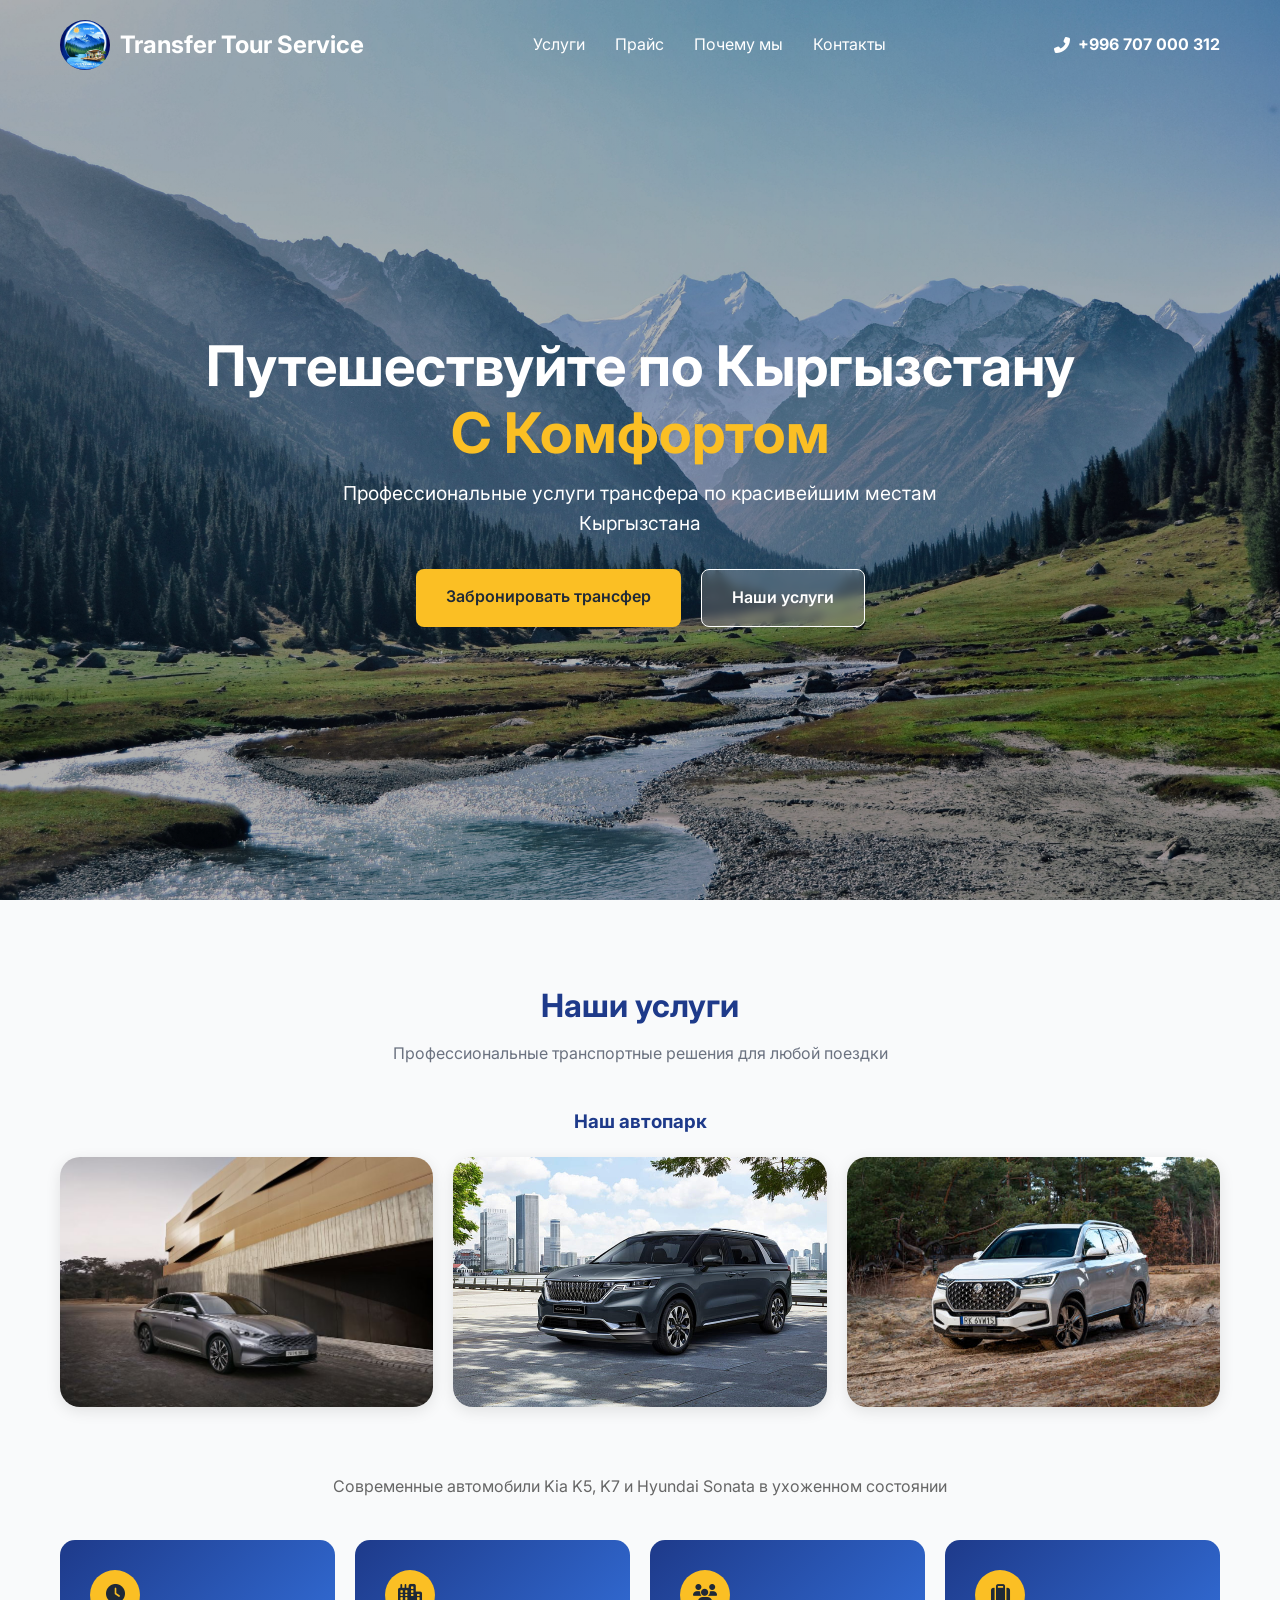
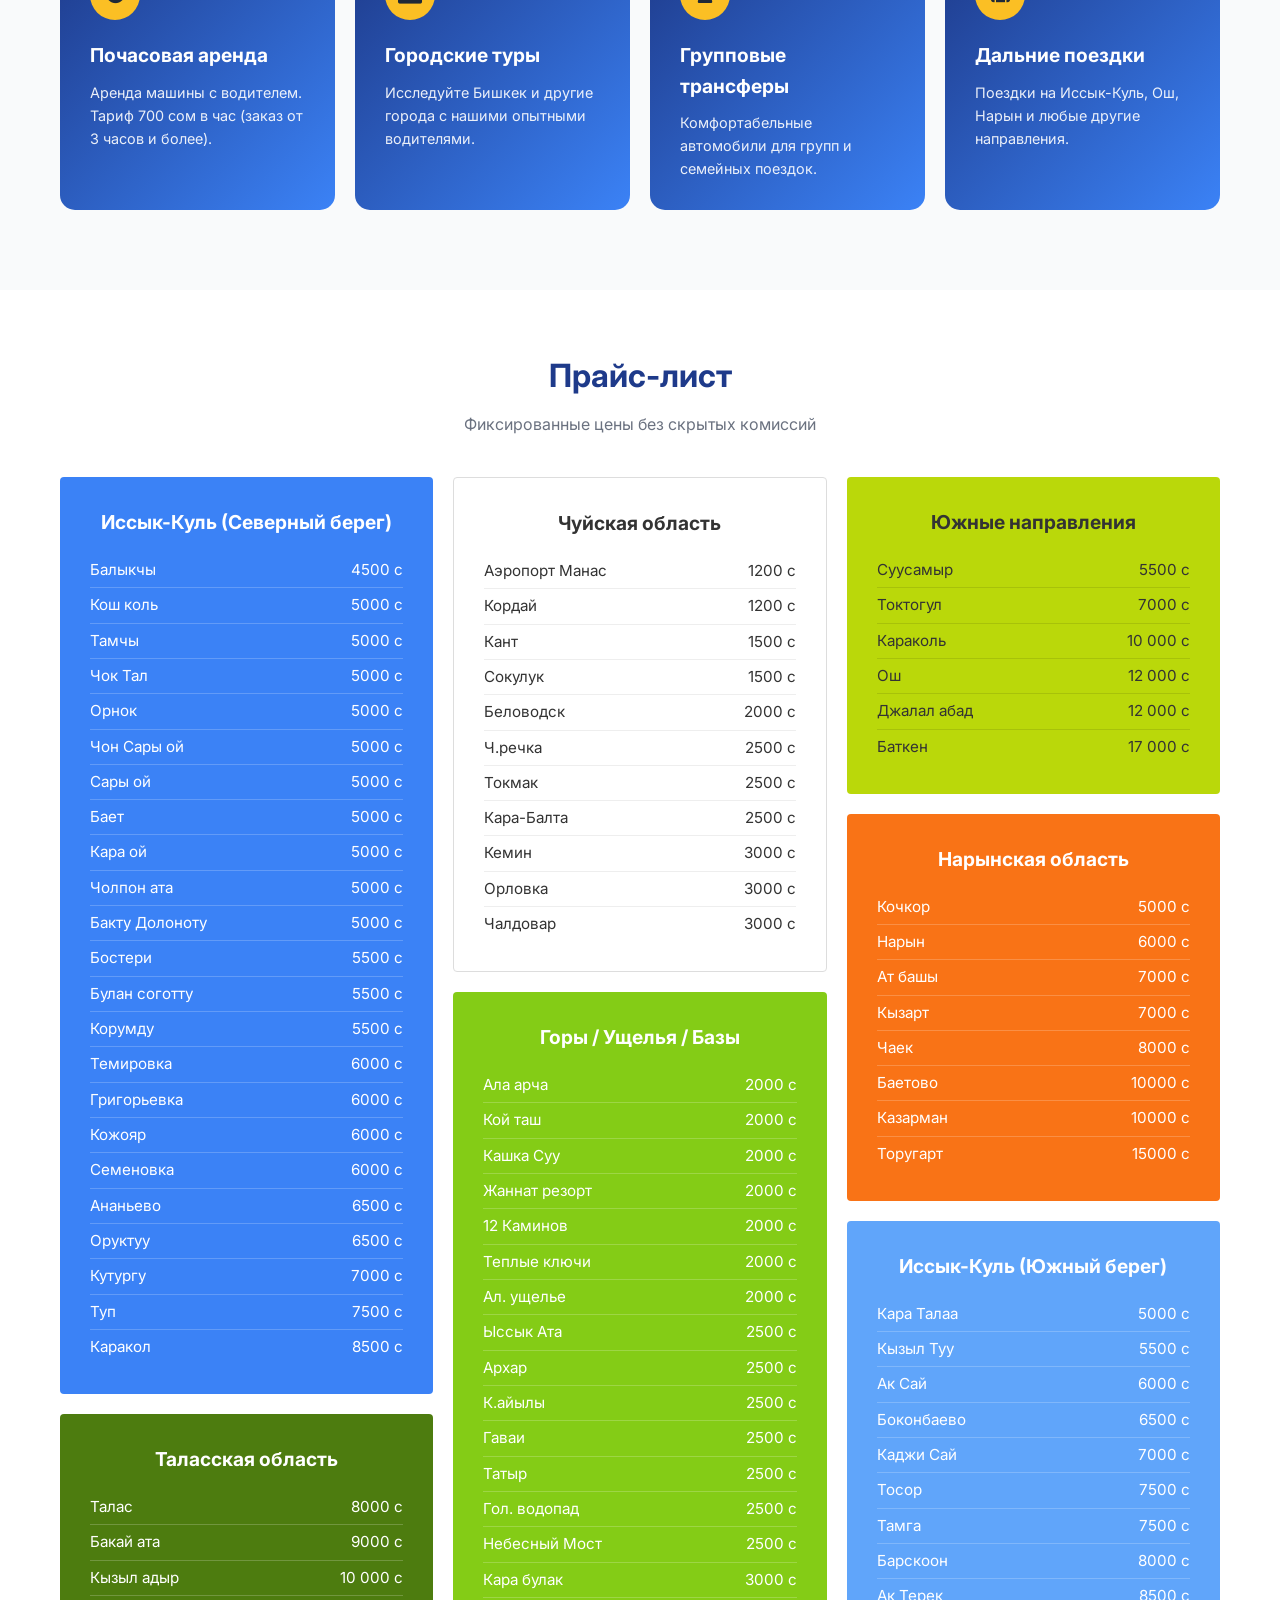
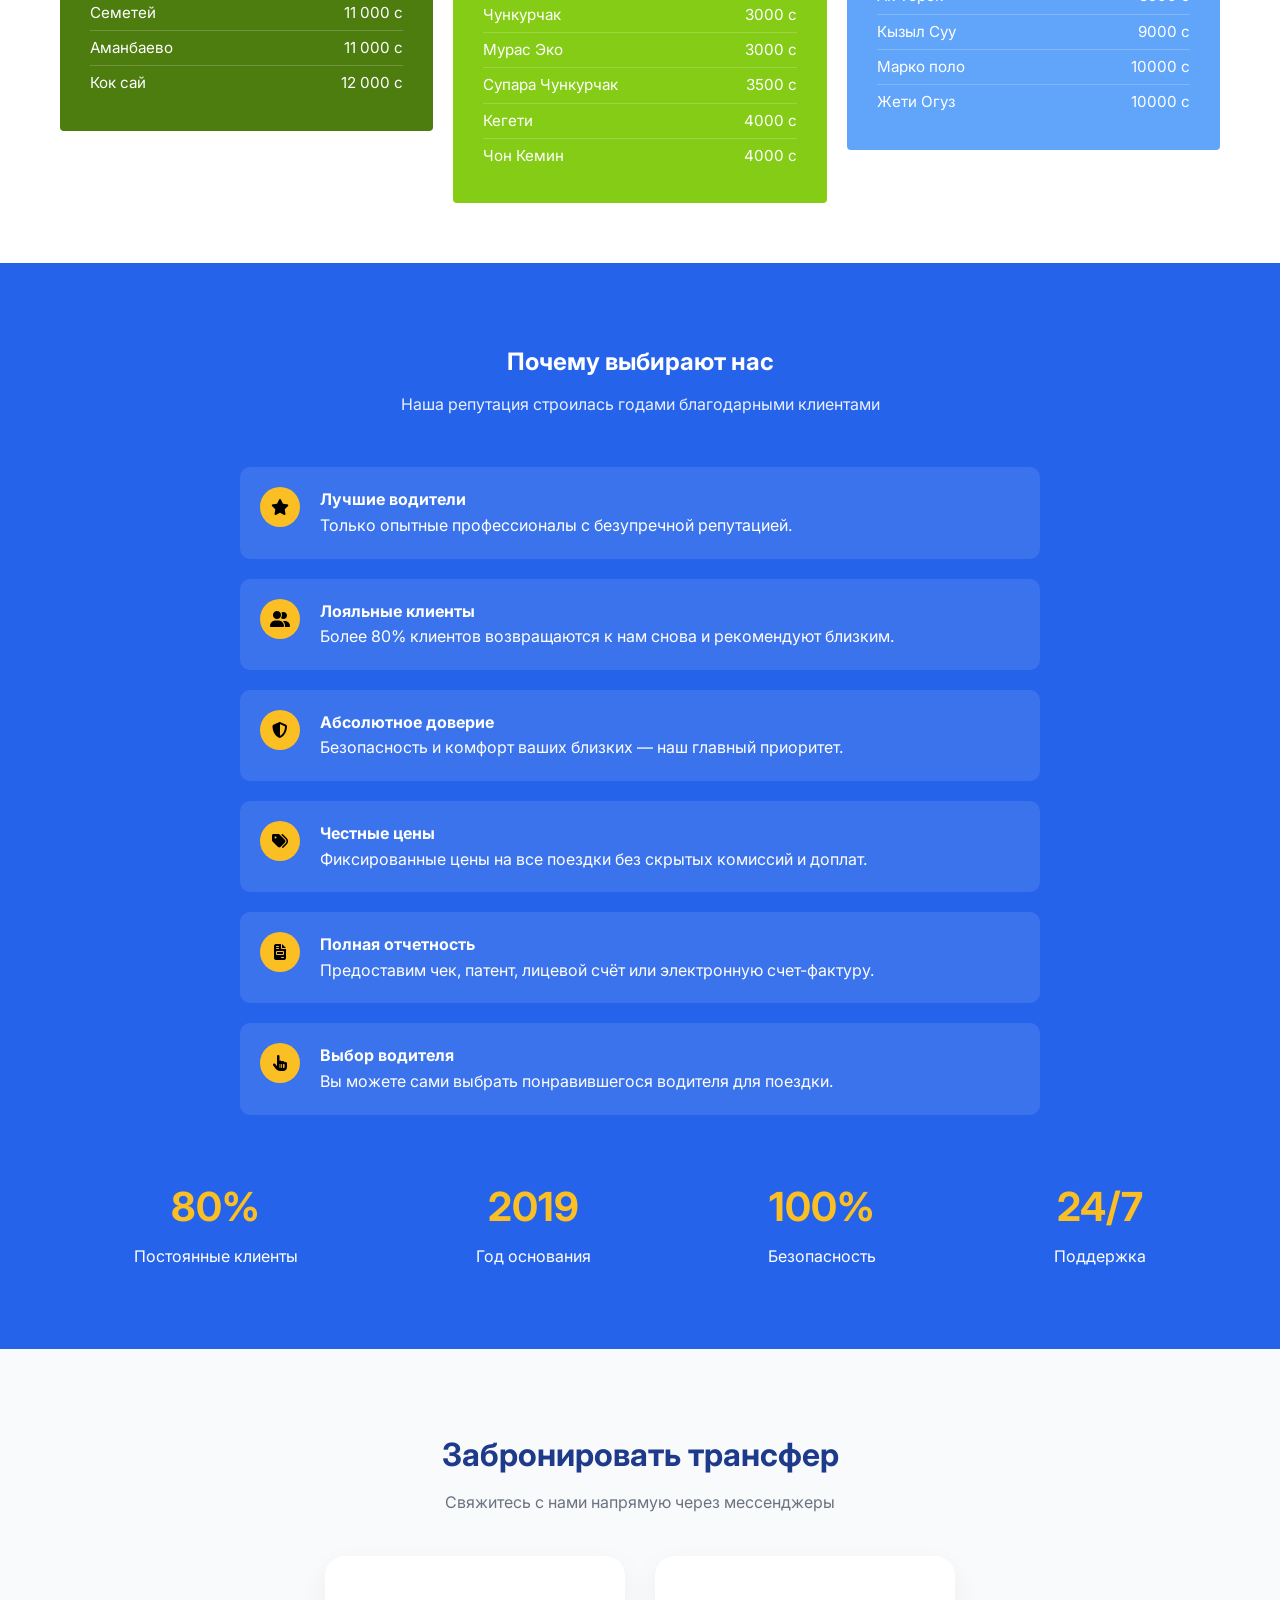
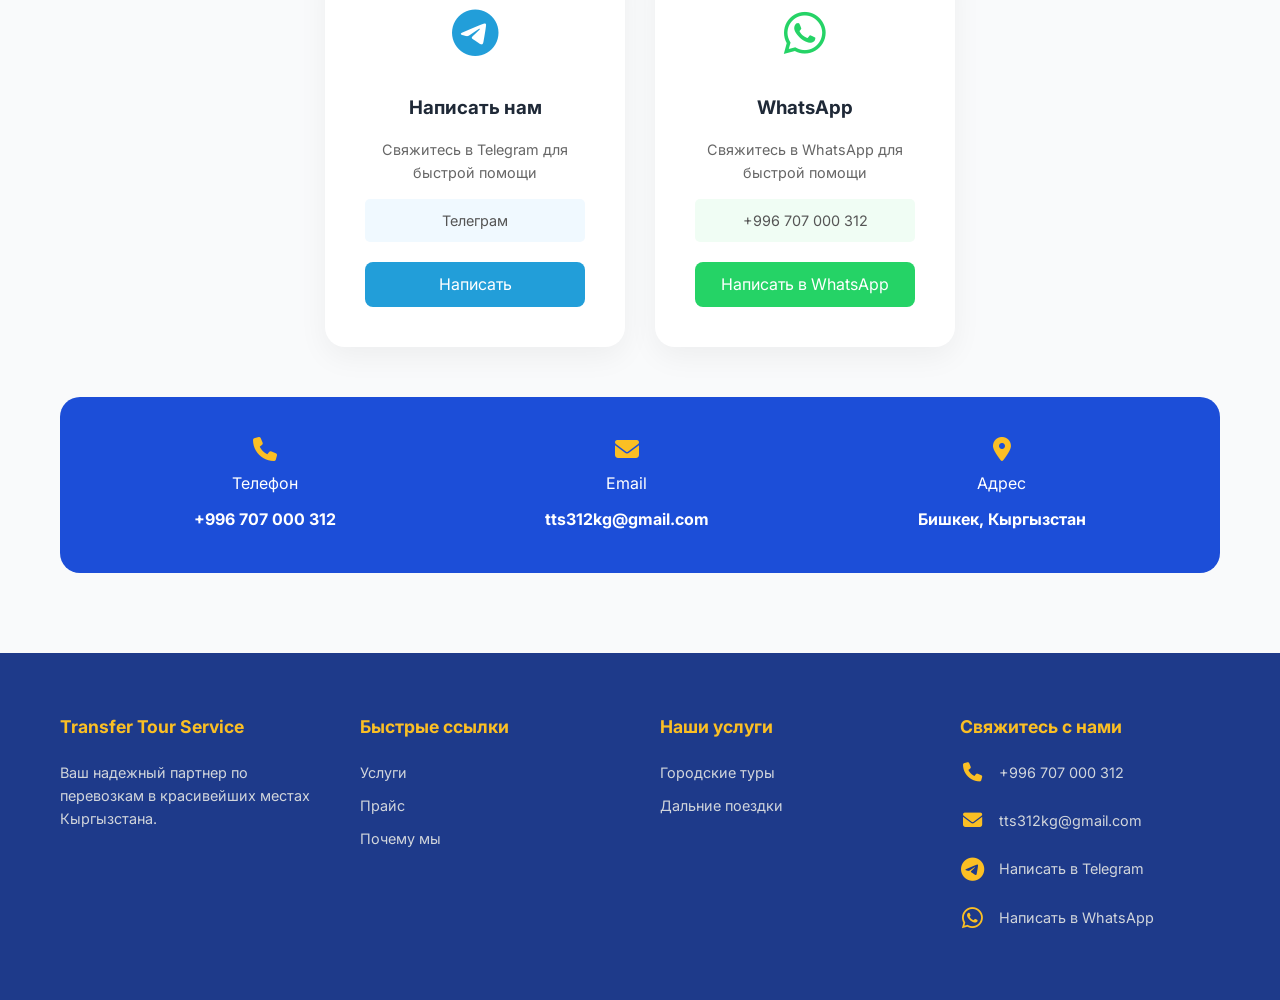
==== index.html @ 0b123028 "fix img" ====
<!DOCTYPE html>
<html lang="ru">

<head>
        <meta charset="UTF-8">
    <meta name="viewport" content="width=device-width, initial-scale=1.0">
    <!-- Yandex.Metrika counter -->
<script type="text/javascript">
    (function(m,e,t,r,i,k,a){
        m[i]=m[i]||function(){(m[i].a=m[i].a||[]).push(arguments)};
        m[i].l=1*new Date();
        for (var j = 0; j < document.scripts.length; j++) {if (document.scripts[j].src === r) { return; }}
        k=e.createElement(t),a=e.getElementsByTagName(t)[0],k.async=1,k.src=r,a.parentNode.insertBefore(k,a)
    })(window, document,'script','https://mc.yandex.ru/metrika/tag.js?id=107216406', 'ym');

    ym(107216406, 'init', {ssr:true, webvisor:true, clickmap:true, ecommerce:"dataLayer", referrer: document.referrer, url: location.href, accurateTrackBounce:true, trackLinks:true});
</script>
<noscript><div><img src="https://mc.yandex.ru/watch/107216406" style="position:absolute; left:-9999px;" alt="" /></div></noscript>
<!-- /Yandex.Metrika counter -->

<script>(function(w,d,s,l,i){w[l]=w[l]||[];w[l].push({'gtm.start':
    new Date().getTime(),event:'gtm.js'});var f=d.getElementsByTagName(s)[0],
    j=d.createElement(s),dl=l!='dataLayer'?'&l='+l:'';j.async=true;j.src=
    'https://www.googletagmanager.com/gtm.js?id='+i+dl;f.parentNode.insertBefore(j,f);
    })(window,document,'script','dataLayer','GTM-MSNCNKKS');</script>

    <title>TransferTourServiceKg - Такси и туры по Кыргызстану</title>
    <link href="https://fonts.googleapis.com/css2?family=Inter:wght@300;400;600;700&display=swap" rel="stylesheet">
    <link rel="stylesheet" href="https://cdnjs.cloudflare.com/ajax/libs/font-awesome/6.4.0/css/all.min.css">
    <link rel="stylesheet" href="./Index.css">
</head>

<body>
    <noscript><iframe src="https://www.googletagmanager.com/ns.html?id=GTM-MSNCNKKS"
    height="0" width="0" style="display:none;visibility:hidden"></iframe></noscript>

    <header>
        <div class="container">

            <div class="logo">
                <img src="./img/Logo.jpeg" alt="">
                Transfer Tour Service
            </div>
            <nav>
                <ul>
                    <li><a href="#services">Услуги</a></li>
                    <li><a href="#price">Прайс</a></li>
                    <li><a href="#why">Почему мы</a></li>
                    <li><a href="#contacts">Контакты</a></li>
                </ul>
            </nav>
            <a href="tel:+996707000312" class="header-phone">
                <i class="fas fa-phone-alt"></i> +996 707 000 312
            </a>
        </div>
    </header>

    <section class="hero">
        <div class="container">
            <h1>Путешествуйте по Кыргызстану<br> <span>С Комфортом</span></h1>
            <p>Профессиональные услуги трансфера по красивейшим местам Кыргызстана</p>
            <div class="hero-buttons">
                <a href="#contacts" class="btn btn-yellow">Забронировать трансфер</a>
                <a href="#services" class="btn btn-trans">Наши услуги</a>
            </div>
        </div>
    </section>

    <section id="services" class="services">
        <div class="container">
            <h2 class="section-title">Наши услуги</h2>
            <p class="section-subtitle">Профессиональные транспортные решения для любой поездки</p>

            <h3 style="text-align: center; color: var(--dark-blue); margin-bottom: 20px;">Наш автопарк</h3>

            <div class="car-grid">
                <div class="car-item"><img src="./img/kia-k8-2.jpg" alt="Kia K5 Black"></div>
                <div class="car-item"><img src="./img/carnival.jpg" alt="Kia K5"></div>
                <div class="car-item"><img src="./img/jeep.jpg" alt="Hyundai Gray"></div>
            </div>
            <p style="text-align: center; margin-bottom: 40px; color: #666;">Современные автомобили Kia K5, K7 и Hyundai
                Sonata в ухоженном состоянии</p>

<div class="service-cards">
                
                <div class="s-card">
                    <div class="s-card-icon"><i class="fas fa-clock"></i></div>
                    <h3>Почасовая аренда</h3>
                    <p>Аренда машины с водителем. Тариф 700 сом в час (заказ от 3 часов и более).</p>
                </div>

                <div class="s-card">
                    <div class="s-card-icon"><i class="fas fa-city"></i></div>
                    <h3>Городские туры</h3>
                    <p>Исследуйте Бишкек и другие города с нашими опытными водителями.</p>
                </div>

                <div class="s-card">
                    <div class="s-card-icon"><i class="fas fa-users"></i></div>
                    <h3>Групповые трансферы</h3>
                    <p>Комфортабельные автомобили для групп и семейных поездок.</p>
                </div>

                <div class="s-card">
                    <div class="s-card-icon"><i class="fas fa-suitcase"></i></div>
                    <h3>Дальние поездки</h3>
                    <p>Поездки на Иссык-Куль, Ош, Нарын и любые другие направления.</p>
                </div>

            </div>
        </div>
    </section>

    <section id="price" class="prices">
        <div class="container">
            <h2 class="section-title">Прайс-лист</h2>
            <p class="section-subtitle">Фиксированные цены без скрытых комиссий</p>

            <div class="price-grid">

                <div>
                    <div class="price-col p-blue" style="margin-bottom: 20px;">
                        <span class="price-title">Иссык-Куль (Северный берег)</span>
                        <div class="price-item"><span>Балыкчы</span> <span>4500 с</span></div>
                        <div class="price-item"><span>Кош коль</span> <span>5000 с</span></div>
                        <div class="price-item"><span>Тамчы</span> <span>5000 с</span></div>
                        <div class="price-item"><span>Чок Тал</span> <span>5000 с</span></div>
                        <div class="price-item"><span>Орнок</span> <span>5000 с</span></div>
                        <div class="price-item"><span>Чон Сары ой</span> <span>5000 с</span></div>
                        <div class="price-item"><span>Сары ой</span> <span>5000 с</span></div>
                        <div class="price-item"><span>Бает</span> <span>5000 с</span></div>
                        <div class="price-item"><span>Кара ой</span> <span>5000 с</span></div>
                        <div class="price-item"><span>Чолпон ата</span> <span>5000 с</span></div>
                        <div class="price-item"><span>Бакту Долоноту</span> <span>5000 с</span></div>
                        <div class="price-item"><span>Бостери</span> <span>5500 с</span></div>
                        <div class="price-item"><span>Булан соготту</span> <span>5500 с</span></div>
                        <div class="price-item"><span>Корумду</span> <span>5500 с</span></div>
                        <div class="price-item"><span>Темировка</span> <span>6000 с</span></div>
                        <div class="price-item"><span>Григорьевка</span> <span>6000 с</span></div>
                        <div class="price-item"><span>Кожояр</span> <span>6000 с</span></div>
                        <div class="price-item"><span>Семеновка</span> <span>6000 с</span></div>
                        <div class="price-item"><span>Ананьево</span> <span>6500 с</span></div>
                        <div class="price-item"><span>Оруктуу</span> <span>6500 с</span></div>
                        <div class="price-item"><span>Кутургу</span> <span>7000 с</span></div>
                        <div class="price-item"><span>Туп</span> <span>7500 с</span></div>
                        <div class="price-item"><span>Каракол</span> <span>8500 с</span></div>
                    </div>

                    <div class="price-col" style="background: #4d7c0f; color: white;">
                        <span class="price-title">Таласская область</span>
                        <div class="price-item"><span>Талас</span> <span>8000 с</span></div>
                        <div class="price-item"><span>Бакай ата</span> <span>9000 с</span></div>
                        <div class="price-item"><span>Кызыл адыр</span> <span>10 000 с</span></div>
                        <div class="price-item"><span>Семетей</span> <span>11 000 с</span></div>
                        <div class="price-item"><span>Аманбаево</span> <span>11 000 с</span></div>
                        <div class="price-item"><span>Кок сай</span> <span>12 000 с</span></div>
                    </div>
                </div>

                <div>
                    <div class="price-col"
                        style="background: #fff; color: #333; border: 1px solid #ddd; margin-bottom: 20px;">
                        <span class="price-title">Чуйская область</span>
                        <div class="price-item" style="border-color: #eee;"><span>Аэропорт Манас</span> <span>1200
                                с</span></div>
                        <div class="price-item" style="border-color: #eee;"><span>Кордай</span> <span>1200 с</span>
                        </div>
                        <div class="price-item" style="border-color: #eee;"><span>Кант</span> <span>1500 с</span></div>
                        <div class="price-item" style="border-color: #eee;"><span>Сокулук</span> <span>1500 с</span>
                        </div>
                        <div class="price-item" style="border-color: #eee;"><span>Беловодск</span> <span>2000 с</span>
                        </div>
                        <div class="price-item" style="border-color: #eee;"><span>Ч.речка</span> <span>2500 с</span>
                        </div>
                        <div class="price-item" style="border-color: #eee;"><span>Токмак</span> <span>2500 с</span>
                        </div>
                        <div class="price-item" style="border-color: #eee;"><span>Кара-Балта</span> <span>2500 с</span>
                        </div>
                        <div class="price-item" style="border-color: #eee;"><span>Кемин</span> <span>3000 с</span></div>
                        <div class="price-item" style="border-color: #eee;"><span>Орловка</span> <span>3000 с</span>
                        </div>
                        <div class="price-item" style="border-color: #eee;"><span>Чалдовар</span> <span>3000 с</span>
                        </div>
                    </div>

                    <div class="price-col" style="background: #84cc16; color: white;">
                        <span class="price-title">Горы / Ущелья / Базы</span>
                        <div class="price-item"><span>Ала арча</span> <span>2000 с</span></div>
                        <div class="price-item"><span>Кой таш</span> <span>2000 с</span></div>
                        <div class="price-item"><span>Кашка Суу</span> <span>2000 с</span></div>
                        <div class="price-item"><span>Жаннат резорт</span> <span>2000 с</span></div>
                        <div class="price-item"><span>12 Каминов</span> <span>2000 с</span></div>
                        <div class="price-item"><span>Теплые ключи</span> <span>2000 с</span></div>
                        <div class="price-item"><span>Ал. ущелье</span> <span>2000 с</span></div>
                        <div class="price-item"><span>Ыссык Ата</span> <span>2500 с</span></div>
                        <div class="price-item"><span>Архар</span> <span>2500 с</span></div>
                        <div class="price-item"><span>К.айылы</span> <span>2500 с</span></div>
                        <div class="price-item"><span>Гаваи</span> <span>2500 с</span></div>
                        <div class="price-item"><span>Татыр</span> <span>2500 с</span></div>
                        <div class="price-item"><span>Гол. водопад</span> <span>2500 с</span></div>
                        <div class="price-item"><span>Небесный Мост</span> <span>2500 с</span></div>
                        <div class="price-item"><span>Кара булак</span> <span>3000 с</span></div>
                        <div class="price-item"><span>Чункурчак</span> <span>3000 с</span></div>
                        <div class="price-item"><span>Мурас Эко</span> <span>3000 с</span></div>
                        <div class="price-item"><span>Супара Чункурчак</span> <span>3500 с</span></div>
                        <div class="price-item"><span>Кегети</span> <span>4000 с</span></div>
                        <div class="price-item"><span>Чон Кемин</span> <span>4000 с</span></div>
                    </div>
                </div>

                <div>
                    <div class="price-col" style="background: #bad80a; color: #333; margin-bottom: 20px;">
                        <span class="price-title">Южные направления</span>
                        <div class="price-item" style="border-color: rgba(0,0,0,0.1);"><span>Суусамыр</span> <span>5500
                                с</span></div>
                        <div class="price-item" style="border-color: rgba(0,0,0,0.1);"><span>Токтогул</span> <span>7000
                                с</span></div>
                        <div class="price-item" style="border-color: rgba(0,0,0,0.1);"><span>Караколь</span> <span>10
                                000 с</span></div>
                        <div class="price-item" style="border-color: rgba(0,0,0,0.1);"><span>Ош</span> <span>12 000
                                с</span></div>
                        <div class="price-item" style="border-color: rgba(0,0,0,0.1);"><span>Джалал абад</span> <span>12
                                000 с</span></div>
                        <div class="price-item" style="border-color: rgba(0,0,0,0.1);"><span>Баткен</span> <span>17 000
                                с</span></div>
                    </div>

                    <div class="price-col p-orange" style="margin-bottom: 20px;">
                        <span class="price-title">Нарынская область</span>
                        <div class="price-item"><span>Кочкор</span> <span>5000 с</span></div>
                        <div class="price-item"><span>Нарын</span> <span>6000 с</span></div>
                        <div class="price-item"><span>Ат башы</span> <span>7000 с</span></div>
                        <div class="price-item"><span>Кызарт</span> <span>7000 с</span></div>
                        <div class="price-item"><span>Чаек</span> <span>8000 с</span></div>
                        <div class="price-item"><span>Баетово</span> <span>10000 с</span></div>
                        <div class="price-item"><span>Казарман</span> <span>10000 с</span></div>
                        <div class="price-item"><span>Торугарт</span> <span>15000 с</span></div>
                    </div>

                    <div class="price-col p-light-blue">
                        <span class="price-title">Иссык-Куль (Южный берег)</span>
                        <div class="price-item"><span>Кара Талаа</span> <span>5000 с</span></div>
                        <div class="price-item"><span>Кызыл Туу</span> <span>5500 с</span></div>
                        <div class="price-item"><span>Ак Сай</span> <span>6000 с</span></div>
                        <div class="price-item"><span>Боконбаево</span> <span>6500 с</span></div>
                        <div class="price-item"><span>Каджи Сай</span> <span>7000 с</span></div>
                        <div class="price-item"><span>Тосор</span> <span>7500 с</span></div>
                        <div class="price-item"><span>Тамга</span> <span>7500 с</span></div>
                        <div class="price-item"><span>Барскоон</span> <span>8000 с</span></div>
                        <div class="price-item"><span>Ак Терек</span> <span>8500 с</span></div>
                        <div class="price-item"><span>Кызыл Суу</span> <span>9000 с</span></div>
                        <div class="price-item"><span>Марко поло</span> <span>10000 с</span></div>
                        <div class="price-item"><span>Жети Огуз</span> <span>10000 с</span></div>
                    </div>
                </div>

            </div>
        </div>
    </section>

    <section id="why" class="why-us">
        <div class="container">
            <h2 style="margin-bottom: 10px;">Почему выбирают нас</h2>
            <p style="margin-bottom: 50px; opacity: 0.9;">Наша репутация строилась годами благодарными клиентами</p>

            <div class="why-grid">
                <div class="why-card">
                    <div class="why-icon"><i class="fas fa-star"></i></div>
                    <div>
                        <h4>Лучшие водители</h4>
                        <p>Только опытные профессионалы с безупречной репутацией.</p>
                    </div>
                </div>
                <div class="why-card">
                    <div class="why-icon"><i class="fas fa-user-friends"></i></div>
                    <div>
                        <h4>Лояльные клиенты</h4>
                        <p>Более 80% клиентов возвращаются к нам снова и рекомендуют близким.</p>
                    </div>
                </div>
                <div class="why-card">
                    <div class="why-icon"><i class="fas fa-shield-alt"></i></div>
                    <div>
                        <h4>Абсолютное доверие</h4>
                        <p>Безопасность и комфорт ваших близких — наш главный приоритет.</p>
                    </div>
                </div>

                <div class="why-card">
                    <div class="why-icon"><i class="fas fa-tags"></i></div>
                    <div>
                        <h4>Честные цены</h4>
                        <p>Фиксированные цены на все поездки без скрытых комиссий и доплат.</p>
                    </div>
                </div>

                <div class="why-card">
                    <div class="why-icon"><i class="fas fa-file-invoice"></i></div>
                    <div>
                        <h4>Полная отчетность</h4>
                        <p>Предоставим чек, патент, лицевой счёт или электронную счет-фактуру.</p>
                    </div>
                </div>

                <div class="why-card">
                    <div class="why-icon"><i class="fas fa-hand-pointer"></i></div>
                    <div>
                        <h4>Выбор водителя</h4>
                        <p>Вы можете сами выбрать понравившегося водителя для поездки.</p>
                    </div>
                </div>

            </div>

            <div class="stats" style="margin-top: 60px;">
                <div class="stat-item">
                    <h3>80%</h3>
                    <p>Постоянные клиенты</p>
                </div>
                <div class="stat-item">
                    <h3>2019</h3>
                    <p>Год основания</p>
                </div>
                <div class="stat-item">
                    <h3>100%</h3>
                    <p>Безопасность</p>
                </div>
                <div class="stat-item">
                    <h3>24/7</h3>
                    <p>Поддержка</p>
                </div>
            </div>
        </div>
    </section>

    <section id="contacts" class="booking">
        <div class="container">
            <h2 class="section-title">Забронировать трансфер</h2>
            <p class="section-subtitle">Свяжитесь с нами напрямую через мессенджеры</p>

            <div class="social-cards">

                <div class="soc-card">
                    <div class="soc-icon tg-color"><i class="fab fa-telegram-plane"></i></div>
                    <h3>Написать нам</h3>
                    <p style="font-size: 0.9rem; color: #666; margin: 15px 0;">Свяжитесь в Telegram для быстрой помощи
                    </p>
                    <div
                        style="background: #f0f9ff; padding: 10px; border-radius: 5px; color: #555; font-size: 0.9rem;">
                        Телеграм</div>
                    <a href="https://t.me/transfer_tour_service" class="btn-tg">Написать</a>
                </div>

                <div class="soc-card">
                    <div class="soc-icon wa-color"><i class="fab fa-whatsapp"></i></div>
                    <h3>WhatsApp</h3>
                    <p style="font-size: 0.9rem; color: #666; margin: 15px 0;">Свяжитесь в WhatsApp для быстрой помощи
                    </p>
                    <div
                        style="background: #f0fdf4; padding: 10px; border-radius: 5px; color: #555; font-size: 0.9rem;">
                        +996 707 000 312</div>
                    <a href="https://wa.me/996707000312" class="btn-wa">Написать в WhatsApp</a>
                </div>

            </div>

            <div class="contact-bar">
                <div class="c-item">
                    <i class="fas fa-phone"></i>
                    <span>Телефон</span>
                    <strong>+996 707 000 312</strong>
                </div>
                <div class="c-item">
                    <i class="fas fa-envelope"></i>
                    <span>Email</span>
                    <strong>tts312kg@gmail.com</strong>
                </div>
                <div class="c-item">
                    <i class="fas fa-map-marker-alt"></i>
                    <span>Адрес</span>
                    <strong>Бишкек, Кыргызстан</strong>
                </div>
            </div>
        </div>
    </section>

    <footer>
        <div class="container">
            <div class="footer-grid">
                <div class="footer">
                    <h4>Transfer Tour Service</h4>
                    <p>Ваш надежный партнер по перевозкам в красивейших местах Кыргызстана.</p>
                </div>
                <div class="footer">
                    <h4>Быстрые ссылки</h4>
                    <ul>
                        <li><a href="#services">Услуги</a></li>
                        <li><a href="#price">Прайс</a></li>
                        <li><a href="#why">Почему мы</a></li>
                    </ul>
                </div>
                <div class="footer">
                    <h4>Наши услуги</h4>
                    <ul>
                        <li><a href="#">Городские туры</a></li>
                        <li><a href="#">Дальние поездки</a></li>
                    </ul>
                </div>
             <div class="footer">
                    <h4>Свяжитесь с нами</h4>
                    <ul style="display: flex; flex-direction: column; gap: 15px; padding: 0;">
                        <li>
                            <a href="tel:+996707000312" style="display: flex; align-items: center; gap: 15px;">
                                <i class="fas fa-phone" style="color:var(--accent-yellow); font-size: 1.2rem; width: 24px; text-align: center;"></i> 
                                <span>+996 707 000 312</span>
                            </a>
                        </li>
                        <li>
                            <a href="mailto:tts312kg@gmail.com" style="display: flex; align-items: center; gap: 15px;">
                                <i class="fas fa-envelope" style="color:var(--accent-yellow); font-size: 1.2rem; width: 24px; text-align: center;"></i> 
                                <span>tts312kg@gmail.com</span>
                            </a>
                        </li>
                        <li>
                            <a href="https://t.me/transfer_tour_service_kg" target="_blank" style="display: flex; align-items: center; gap: 15px;">
                                <i class="fab fa-telegram" style="color:var(--accent-yellow); font-size: 1.5rem; width: 24px; text-align: center;"></i> 
                                <span>Написать в Telegram</span>
                            </a>
                        </li>
                        <li>
                            <a href="https://wa.me/996707000312" target="_blank" style="display: flex; align-items: center; gap: 15px;">
                                <i class="fab fa-whatsapp" style="color:var(--accent-yellow); font-size: 1.5rem; width: 24px; text-align: center;"></i> 
                                <span>Написать в WhatsApp</span>
                            </a>
                        </li>
                    </ul>
                </div>
            </div>
        </div>
    </footer>

</body>

</html>
---- Index.css ----
/* === ОБЩИЕ СТИЛИ (RESET & VARIABLES) === */
:root {
    --primary-blue: #1c4ed8; /* Основной синий */
    --dark-blue: #1e3a8a;    /* Темно-синий (для футера) */
    --light-blue: #3b82f6;   /* Светло-синий (для кнопок TG) */
    --bg-blue: #2563eb;      /* Фон блока "Почему мы" */
    --accent-yellow: #fbbf24; /* Желтый акцент */
    --whatsapp-green: #22c55e;
    --text-dark: #1f2937;
    --text-light: #f3f4f6;
    --white: #ffffff;
}

* { margin: 0; padding: 0; box-sizing: border-box; }

body {
    font-family: 'Inter', sans-serif;
    line-height: 1.6;
    color: var(--text-dark);
    background-color: #f9fafb;
}

a { text-decoration: none; color: inherit; transition: 0.3s; }
ul { list-style: none; }

.container {
    max-width: 1200px;
    margin: 0 auto;
    padding: 0 20px;
}

.section-title {
    text-align: center;
    font-size: 2rem;
    color: var(--dark-blue);
    margin-bottom: 10px;
    font-weight: 700;
}

.section-subtitle {
    text-align: center;
    color: #6b7280;
    margin-bottom: 40px;
}

/* === HEADER === */
header {
    position: absolute;
    top: 0;
    left: 0;
    width: 100%;
    z-index: 100;
    padding: 20px 0;
    color: var(--white);
}

header .container {
    display: flex;
    justify-content: space-between;
    align-items: center;
}

.logo { font-size: 1.5rem; font-weight: bold; display: flex; align-items: center; gap: 10px; }
.logo img { 
    width: 50px;
    height: 50x;
    border-radius: 50%;
}

nav ul { display: flex; gap: 30px; }
nav a:hover { color: var(--accent-yellow); }

.header-phone { font-weight: bold; display: flex; align-items: center; gap: 8px; }

/* === HERO SECTION === */
.hero {
    height: 100vh;
    background: linear-gradient(rgba(0,0,0,0.3), rgba(0,0,0,0.3)), url('img/background.jpg') center/cover no-repeat;
    display: flex;
    align-items: center;
    justify-content: center;
    text-align: center;
    color: var(--white);
    padding-top: 60px; /* Отступ под шапку */
}

.hero h1 { font-size: 3.5rem; margin-bottom: 10px; line-height: 1.2; }
.hero span { color: var(--accent-yellow); }
.hero p { font-size: 1.2rem; margin-bottom: 30px; max-width: 700px; margin-left: auto; margin-right: auto; }

.hero-buttons { display: flex; gap: 20px; justify-content: center; flex-wrap: wrap; }

.btn {
    padding: 15px 30px;
    border-radius: 8px;
    font-weight: 600;
    cursor: pointer;
    display: inline-block;
}

.btn-yellow { background: var(--accent-yellow); color: var(--text-dark); border: none; }
.btn-yellow:hover { background: #d97706; color: white; }

.btn-trans { background: rgba(255,255,255,0.2); color: var(--white); border: 1px solid var(--white); backdrop-filter: blur(5px); }
.btn-trans:hover { background: var(--white); color: var(--text-dark); }

/* === SERVICES & AUTOPARK === */
.services { padding: 80px 0; }

/* Сетка для авто */
.car-grid {
    display: grid;
    grid-template-columns: repeat(auto-fit, minmax(300px, 1fr));
    gap: 20px;
    margin-bottom: 60px;
}

.car-item img {
    width: 100%;
    height: 250px;
    object-fit: cover;
    border-radius: 20px;
    box-shadow: 0 4px 15px rgba(0,0,0,0.1);
}

/* Карточки услуг (синие) */
.service-cards {
    display: grid;
    grid-template-columns: repeat(auto-fit, minmax(250px, 1fr));
    gap: 20px;
}

.s-card {
    background: linear-gradient(135deg, #1e3a8a, #3b82f6);
    color: white;
    padding: 30px;
    border-radius: 15px;
    position: relative;
    overflow: hidden;
    min-height: 200px;
}

.s-card-icon {
    width: 50px; height: 50px;
    background: var(--accent-yellow);
    color: var(--text-dark);
    border-radius: 50%;
    display: flex; align-items: center; justify-content: center;
    font-size: 1.2rem;
    margin-bottom: 20px;
}

.s-card h3 { margin-bottom: 10px; font-size: 1.2rem; }
.s-card p { font-size: 0.9rem; opacity: 0.9; }

/* === PRICE LIST (Разноцветные блоки) === */
.prices { padding: 60px 0; background: #fff; }

.price-grid {
    display: grid;
    grid-template-columns: repeat(auto-fit, minmax(300px, 1fr));
    gap: 20px;
    align-items: start; /* Чтобы блоки не растягивались */
}

.price-col { padding: 30px; border-radius: 4px; color: #fff; }
.p-blue { background: #3b82f6; }
.p-orange { background: #f97316; }
.p-green { background: #84cc16; } /* Lime green как на скрине */
.p-dark-green { background: #4d7c0f; } /* Для Таласа */
.p-light-blue { background: #60a5fa; }

.price-item {
    display: flex;
    justify-content: space-between;
    padding: 5px 0;
    border-bottom: 1px solid rgba(255,255,255,0.2);
    font-size: 0.95rem;
}
.price-item:last-child { border: none; }
.price-title { font-weight: bold; margin-bottom: 15px; display: block; text-align: center; font-size: 1.2rem;}

/* === WHY CHOOSE US (Синий фон) === */
.why-us {
    background: var(--bg-blue);
    color: white;
    padding: 80px 0;
    text-align: center;
}

.why-grid {
    display: flex;
    flex-direction: column;
    gap: 20px;
    max-width: 800px;
    margin: 0 auto 50px auto;
}

.why-card {
    background: rgba(255,255,255,0.1);
    padding: 20px;
    border-radius: 10px;
    text-align: left;
    display: flex;
    align-items: flex-start;
    gap: 20px;
}

.why-icon {
    background: var(--accent-yellow);
    color: #000;
    width: 40px; height: 40px;
    border-radius: 50%;
    display: flex; align-items: center; justify-content: center;
    flex-shrink: 0;
}

.checklist {
    background: rgba(255,255,255,0.1);
    padding: 20px;
    border-radius: 10px;
    max-width: 800px;
    margin: 0 auto 60px auto;
    text-align: left;
}
.check-item { margin-bottom: 10px; display: flex; gap: 10px; }
.check-item i { color: #4ade80; }

.stats {
    display: flex;
    justify-content: space-around;
    flex-wrap: wrap;
    gap: 30px;
}
.stat-item h3 { font-size: 2.5rem; color: var(--accent-yellow); margin-bottom: 5px; }

/* === BOOKING & CONTACTS === */
.booking { padding: 80px 0; text-align: center; }

.social-cards {
    display: flex;
    justify-content: center;
    gap: 30px;
    flex-wrap: wrap;
    margin-bottom: 50px;
}

.soc-card {
    background: white;
    box-shadow: 0 10px 30px rgba(0,0,0,0.05);
    padding: 40px;
    border-radius: 20px;
    width: 300px;
}

.soc-icon {
    font-size: 3rem;
    margin-bottom: 20px;
}
.tg-color { color: #229ED9; }
.wa-color { color: #25D366; }

.btn-tg { background: #229ED9; color: white; display: block; margin-top: 20px; padding: 10px; border-radius: 8px; }
.btn-wa { background: #25D366; color: white; display: block; margin-top: 20px; padding: 10px; border-radius: 8px; }

.contact-bar {
    background: var(--primary-blue);
    color: white;
    padding: 40px;
    border-radius: 20px;
    display: flex;
    justify-content: space-around;
    flex-wrap: wrap;
    gap: 20px;
}
.c-item { display: flex; flex-direction: column; align-items: center; gap: 10px; }
.c-item i { color: var(--accent-yellow); font-size: 1.5rem; }

/* === FOOTER === */
footer {
    background: var(--dark-blue);
    color: #d1d5db;
    padding: 60px 0 20px 0;
    font-size: 0.9rem;
}

.footer-grid {
    display: grid;
    grid-template-columns: repeat(auto-fit, minmax(200px, 1fr));
    gap: 40px;
    margin-bottom: 40px;
}

.footer h4 { color: var(--accent-yellow); margin-bottom: 20px; font-size: 1.1rem; }
.footer ul li { margin-bottom: 10px; }
.footer ul li a:hover { color: white; }

.copyright {
    text-align: center;
    border-top: 1px solid rgba(255,255,255,0.1);
    padding-top: 20px;
}

/* === MOBILE RESPONSIVE === */
@media (max-width: 768px) {
    .hero h1 { font-size: 2.5rem; }
    header .container { flex-direction: column; gap: 15px; }
    nav ul { gap: 15px; font-size: 0.9rem; }
    .stats { flex-direction: column; gap: 20px; }
    .contact-bar { flex-direction: column; }
}
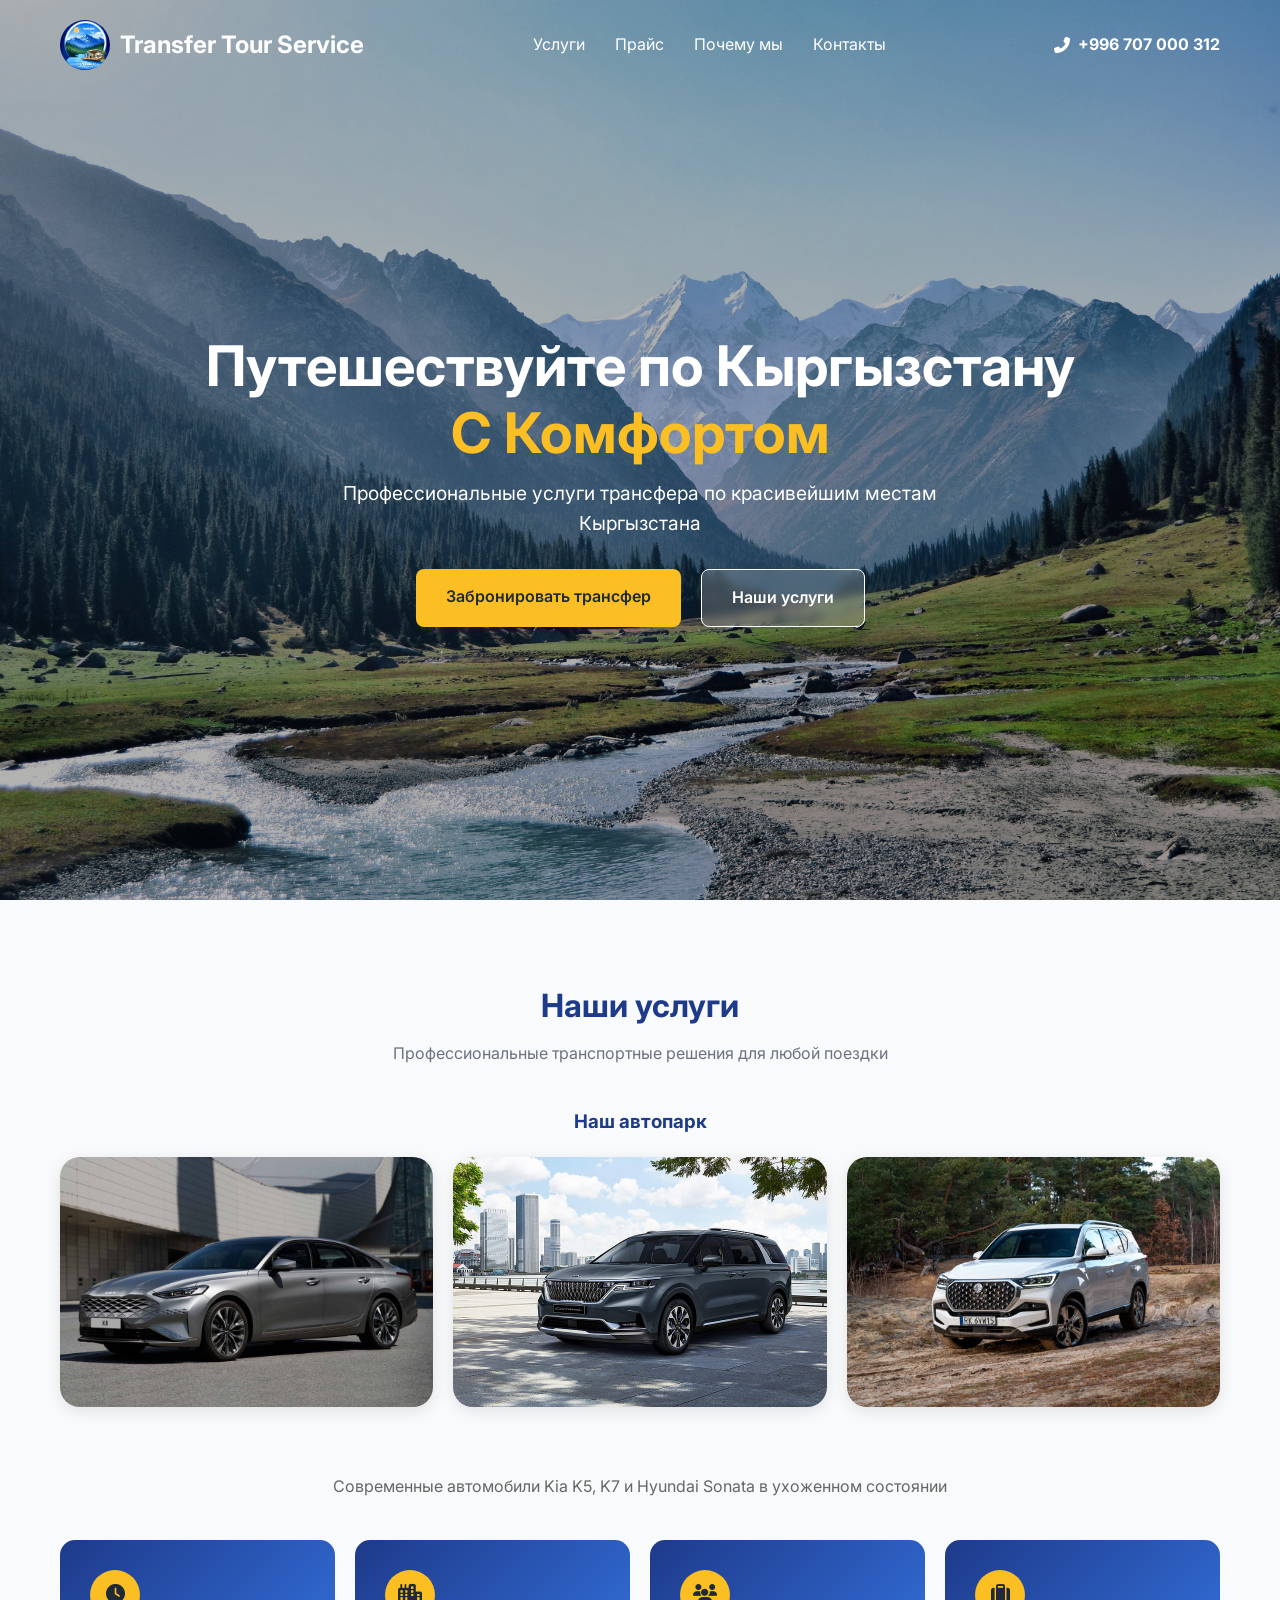
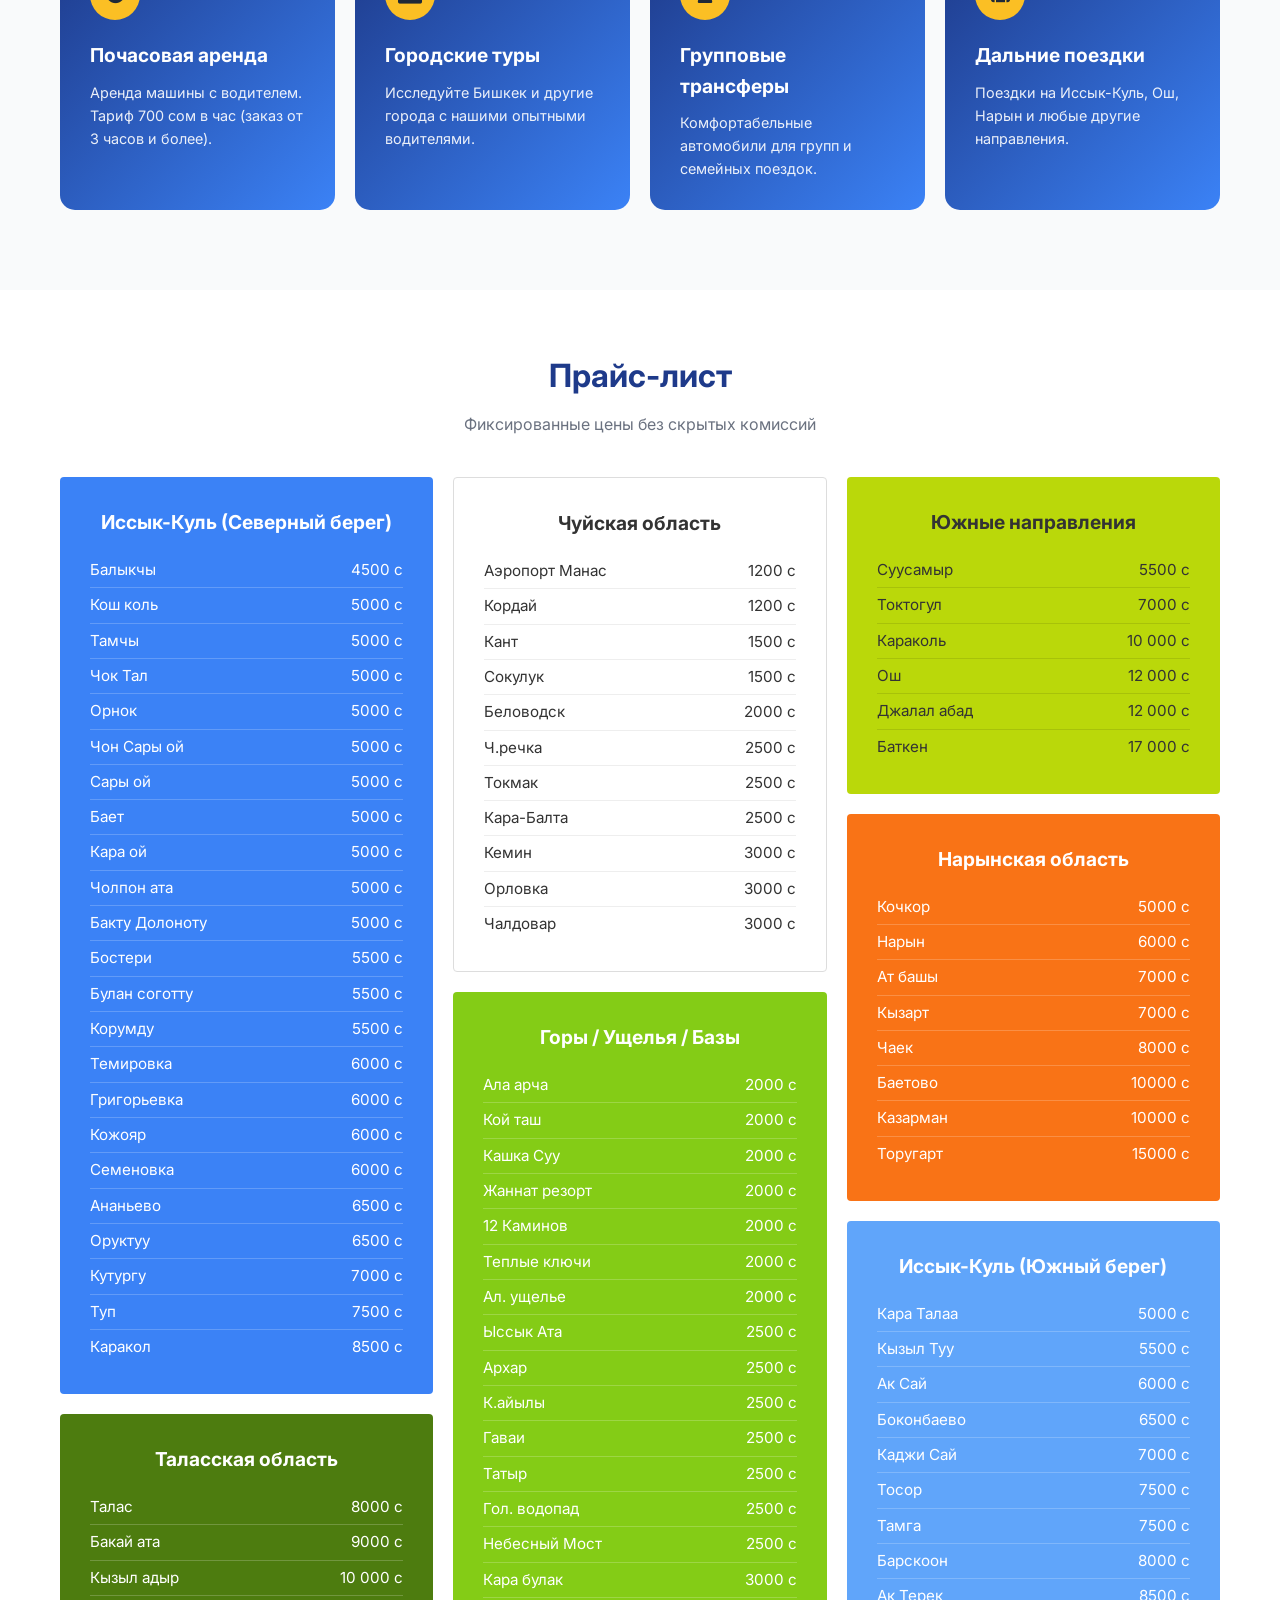
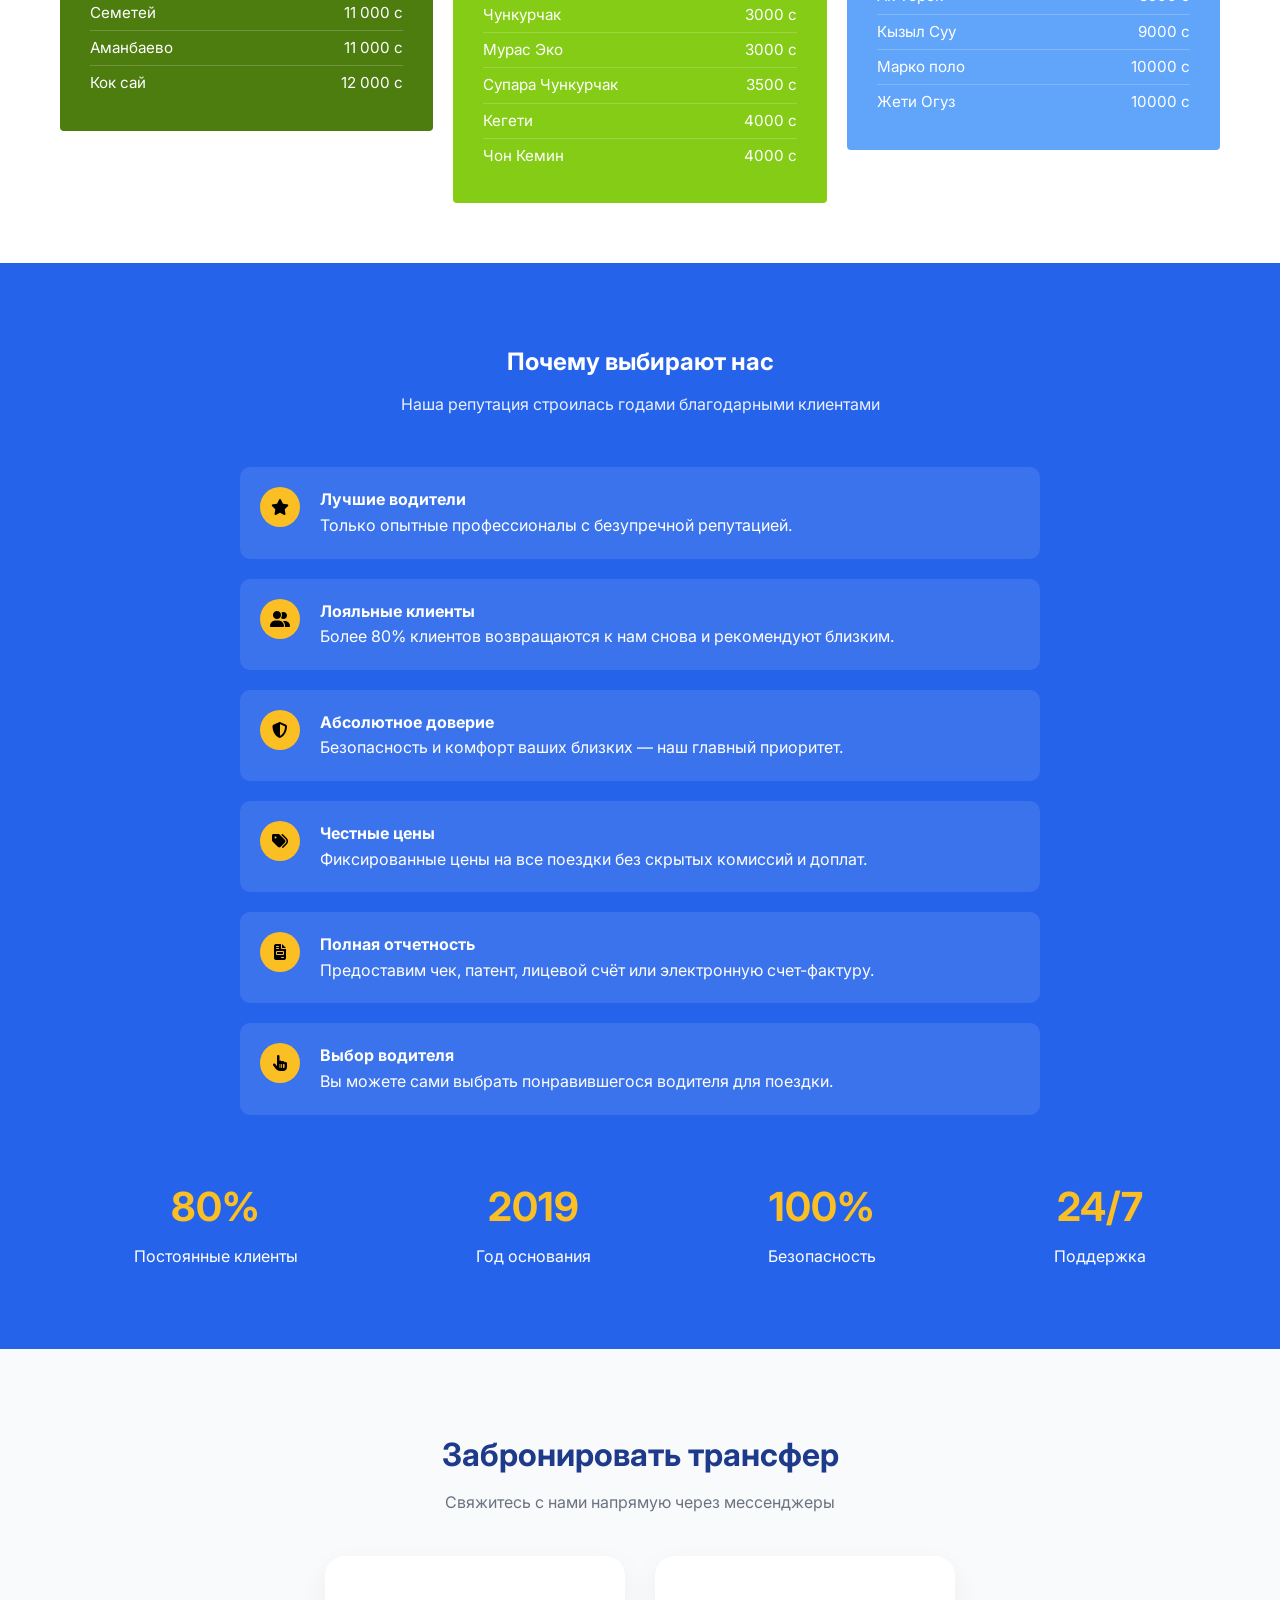
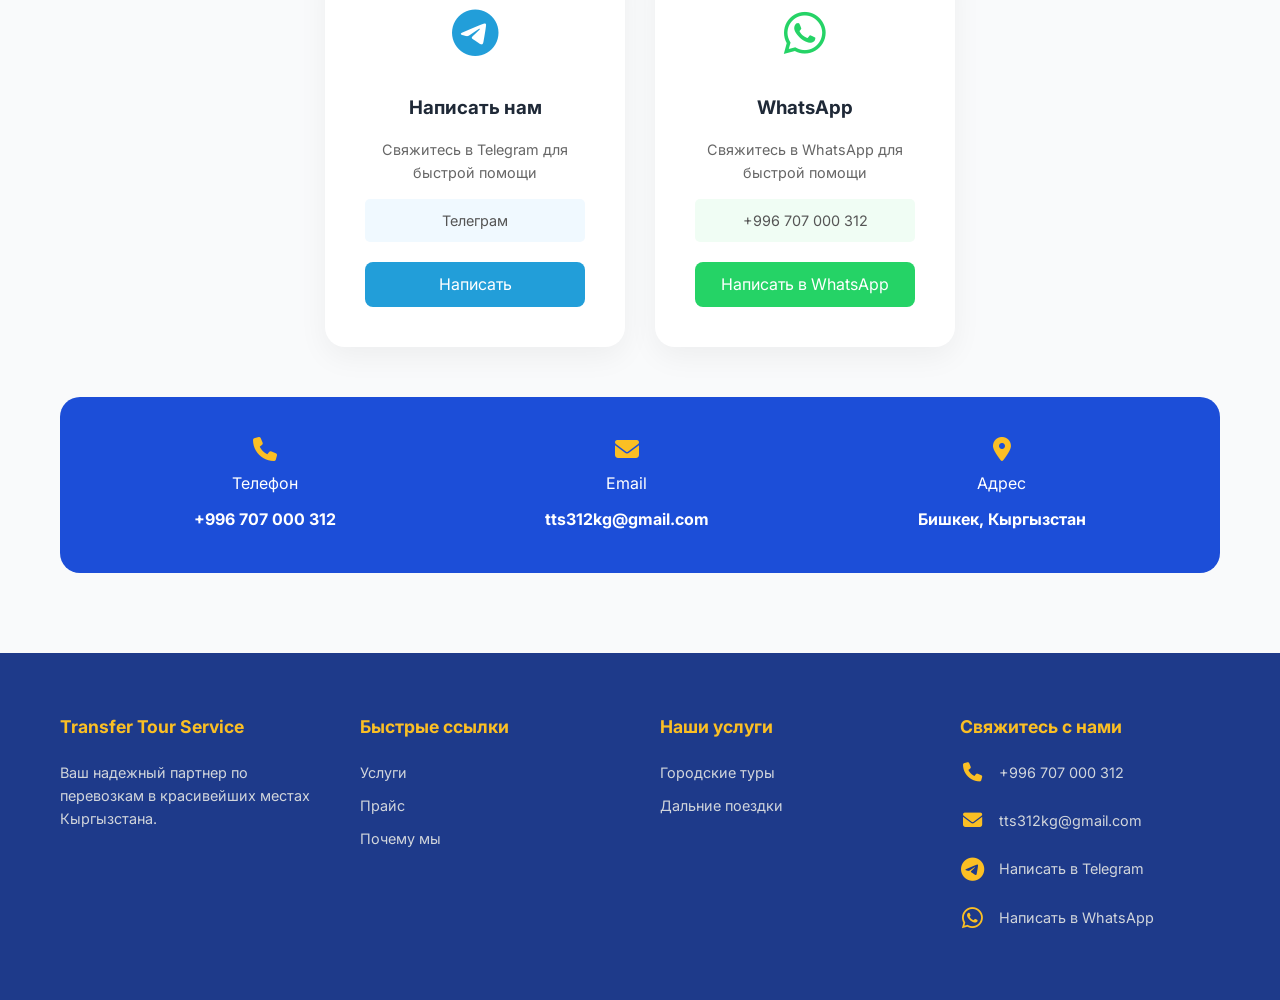
==== commit 6ee26d44: "qwe" ====
--- a/index.html
+++ b/index.html
@@ -74,7 +74,7 @@
             <h3 style="text-align: center; color: var(--dark-blue); margin-bottom: 20px;">Наш автопарк</h3>
 
             <div class="car-grid">
-                <div class="car-item"><img src="./img/kia-k8-2.jpg" alt="Kia K5 Black"></div>
+                <div class="car-item"><img src="./img/k8.jpg" alt="Kia K5 Black"></div>
                 <div class="car-item"><img src="./img/carnival.jpg" alt="Kia K5"></div>
                 <div class="car-item"><img src="./img/jeep.jpg" alt="Hyundai Gray"></div>
             </div>
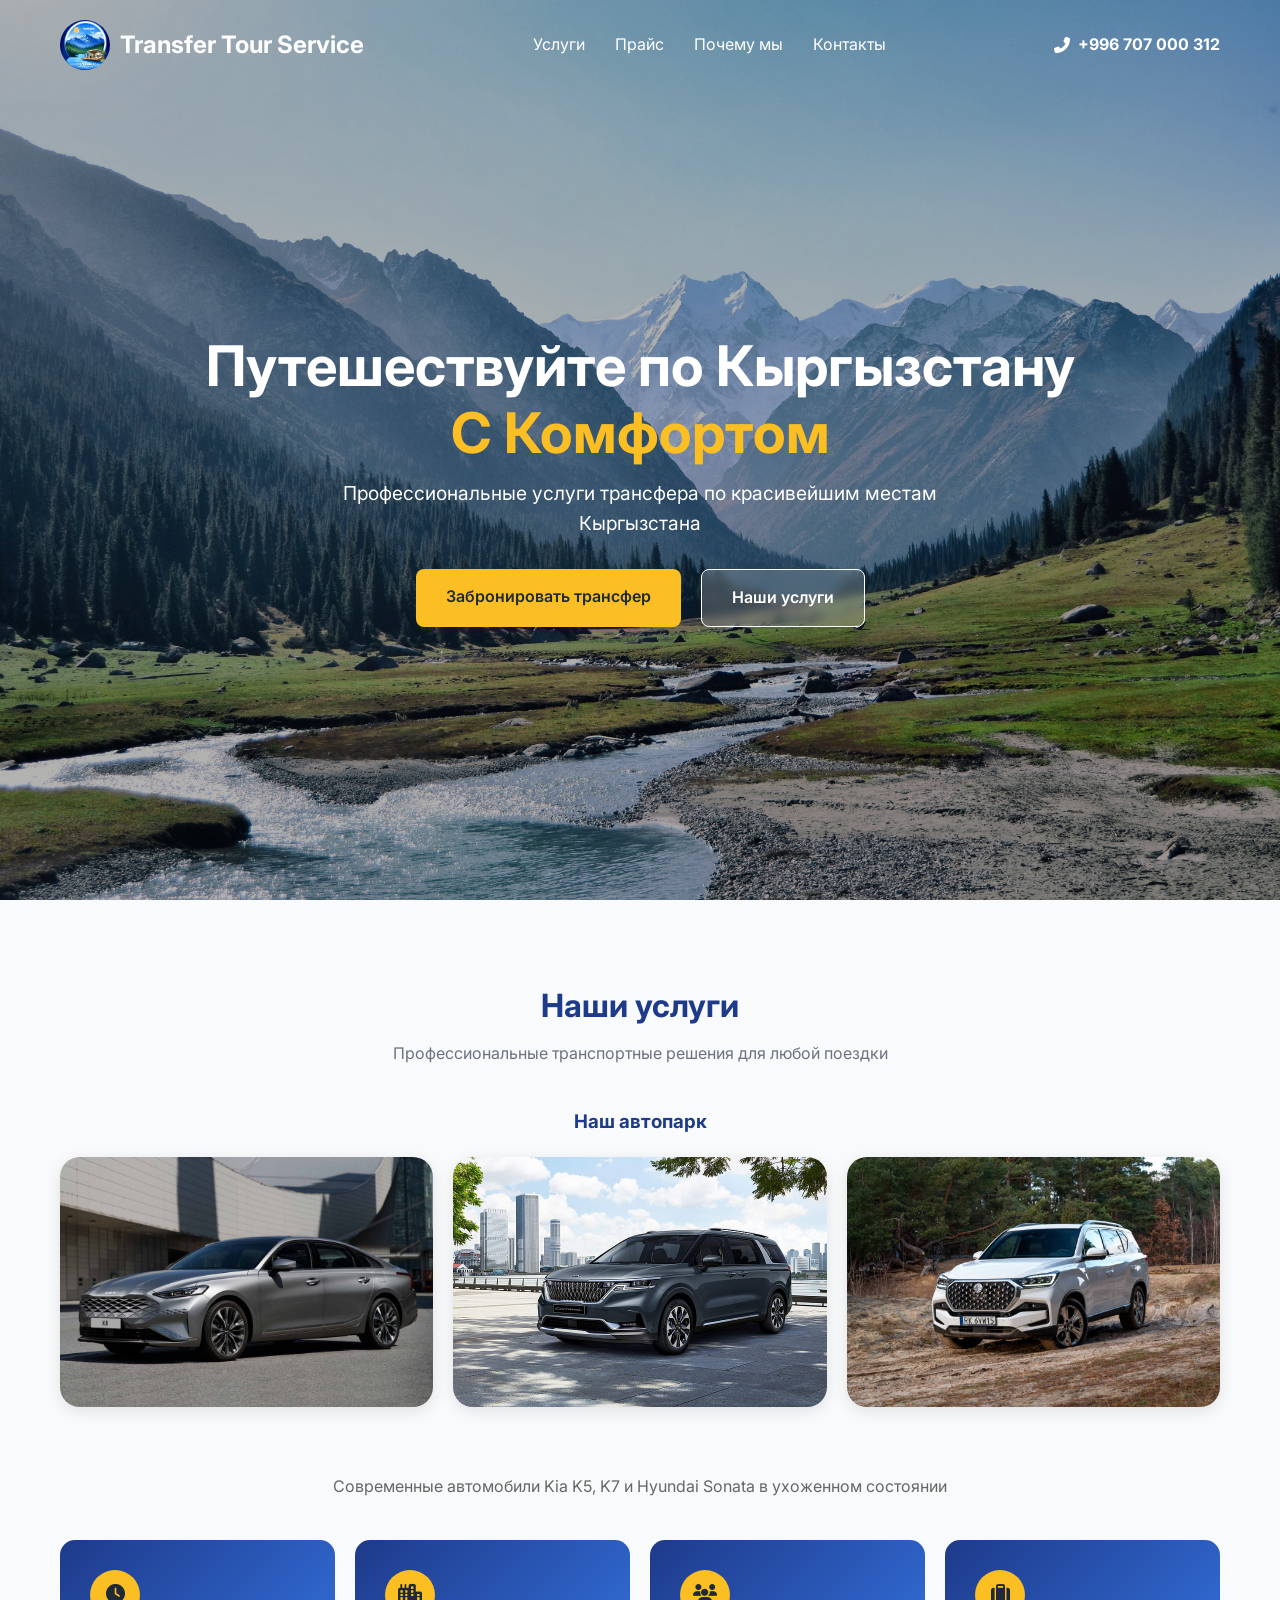
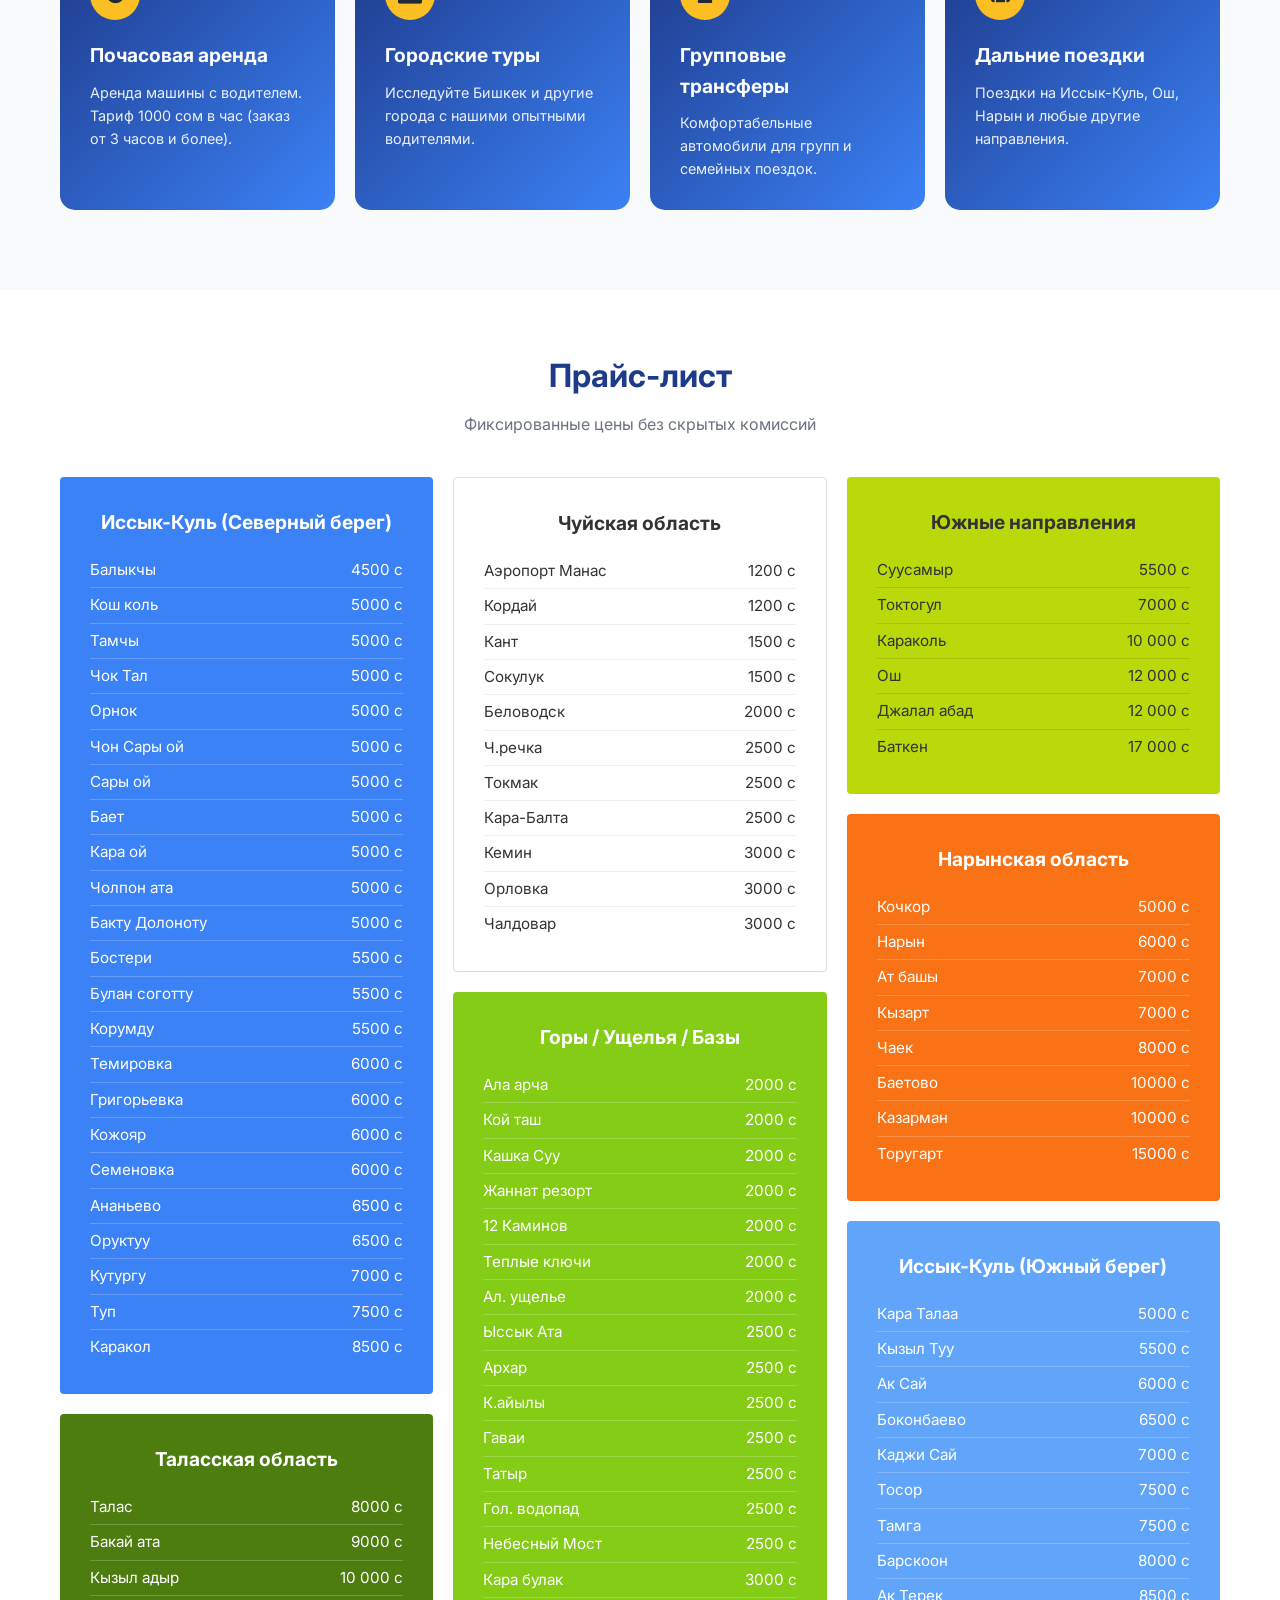
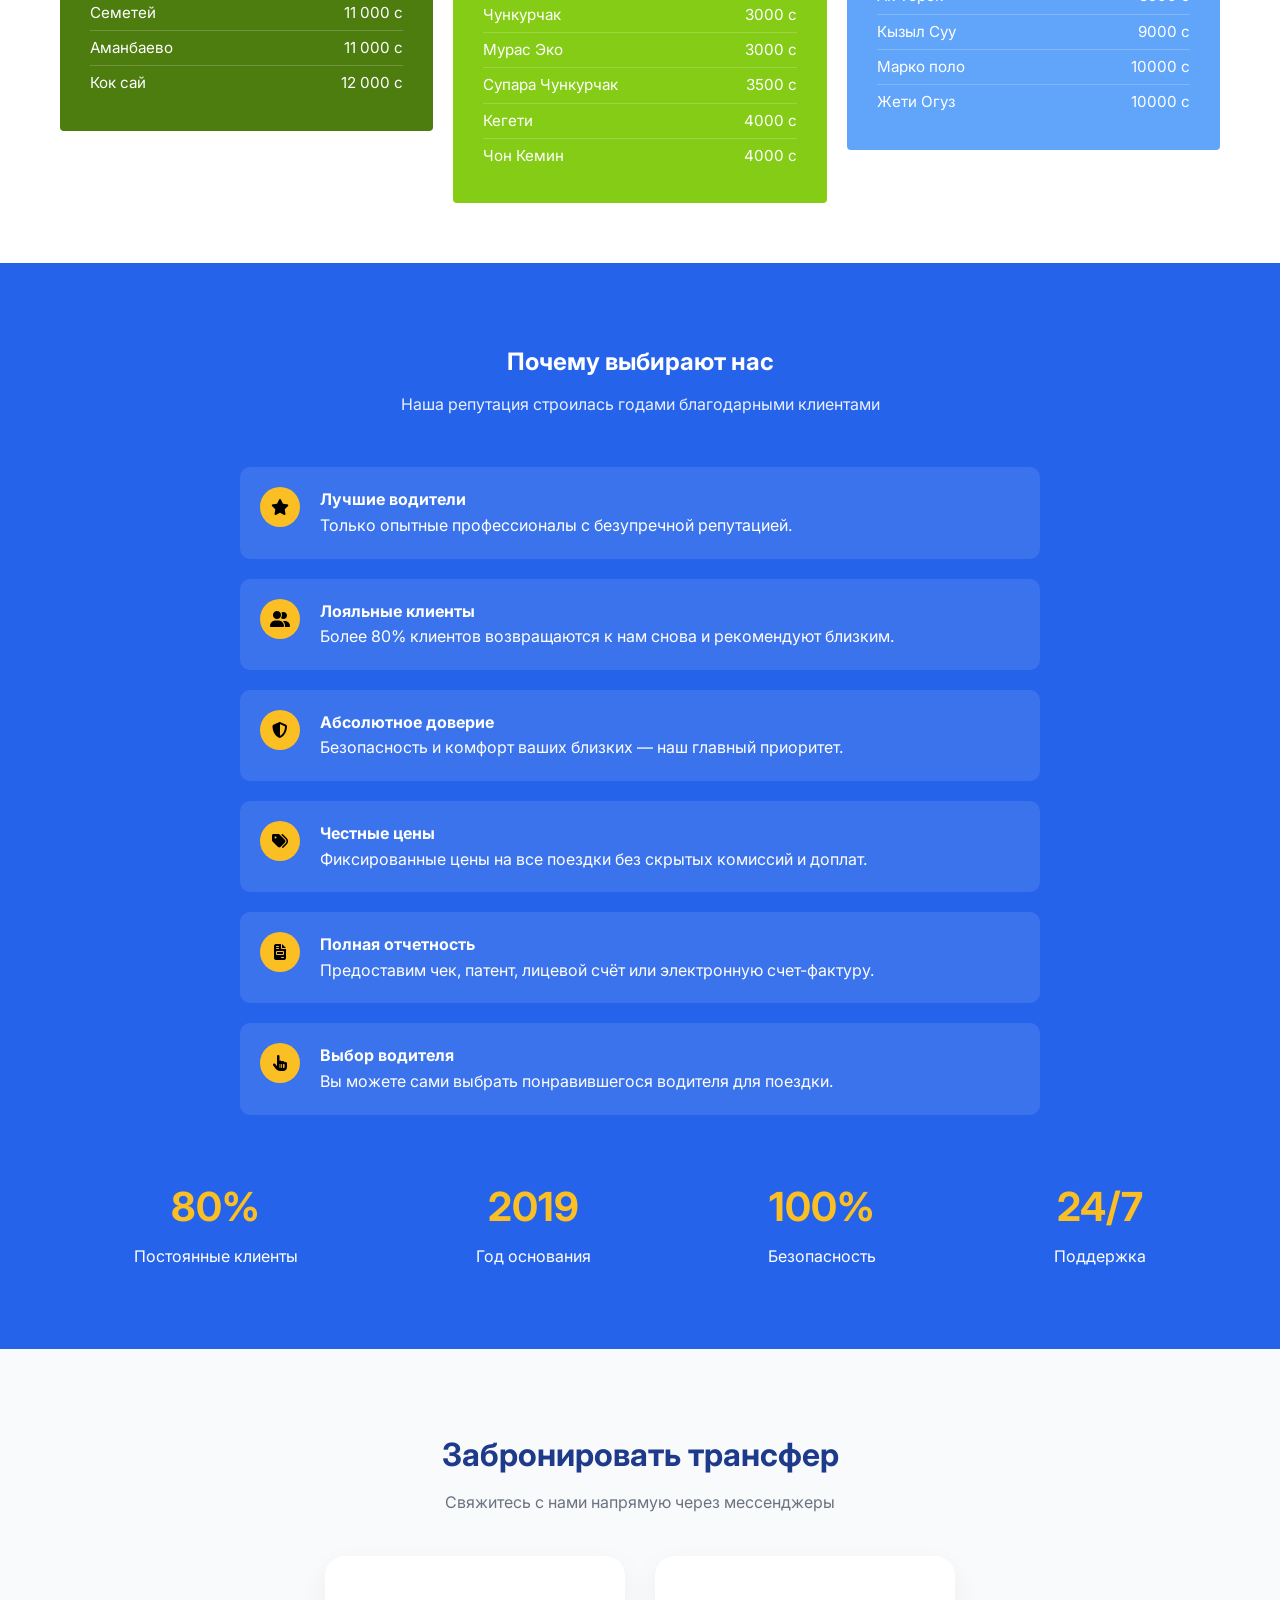
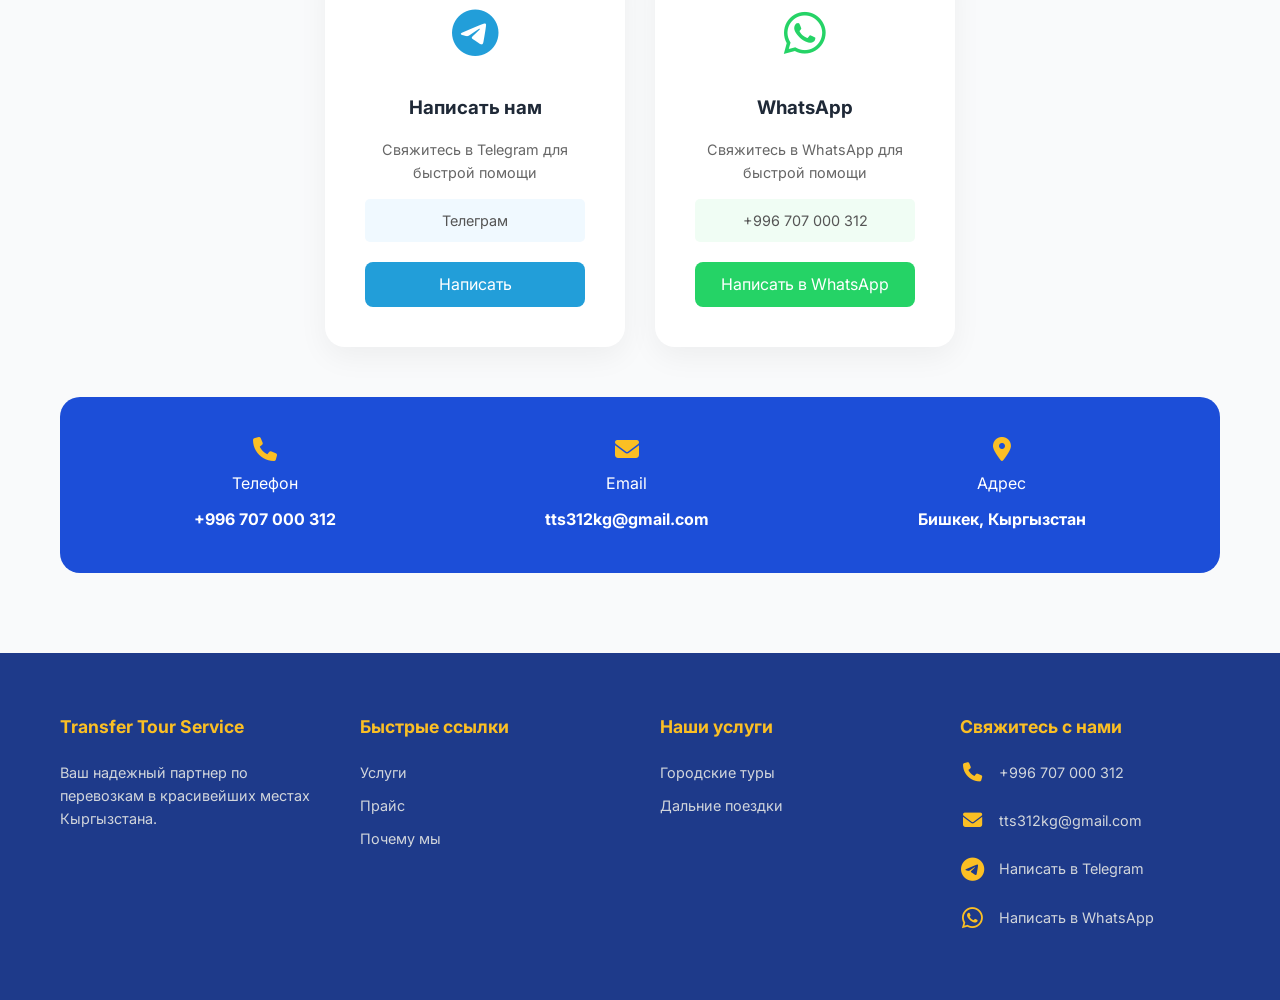
==== commit d8d6e030: "fix price" ====
--- a/index.html
+++ b/index.html
@@ -86,7 +86,7 @@
                 <div class="s-card">
                     <div class="s-card-icon"><i class="fas fa-clock"></i></div>
                     <h3>Почасовая аренда</h3>
-                    <p>Аренда машины с водителем. Тариф 700 сом в час (заказ от 3 часов и более).</p>
+                    <p>Аренда машины с водителем. Тариф 1000 сом в час (заказ от 3 часов и более).</p>
                 </div>
 
                 <div class="s-card">
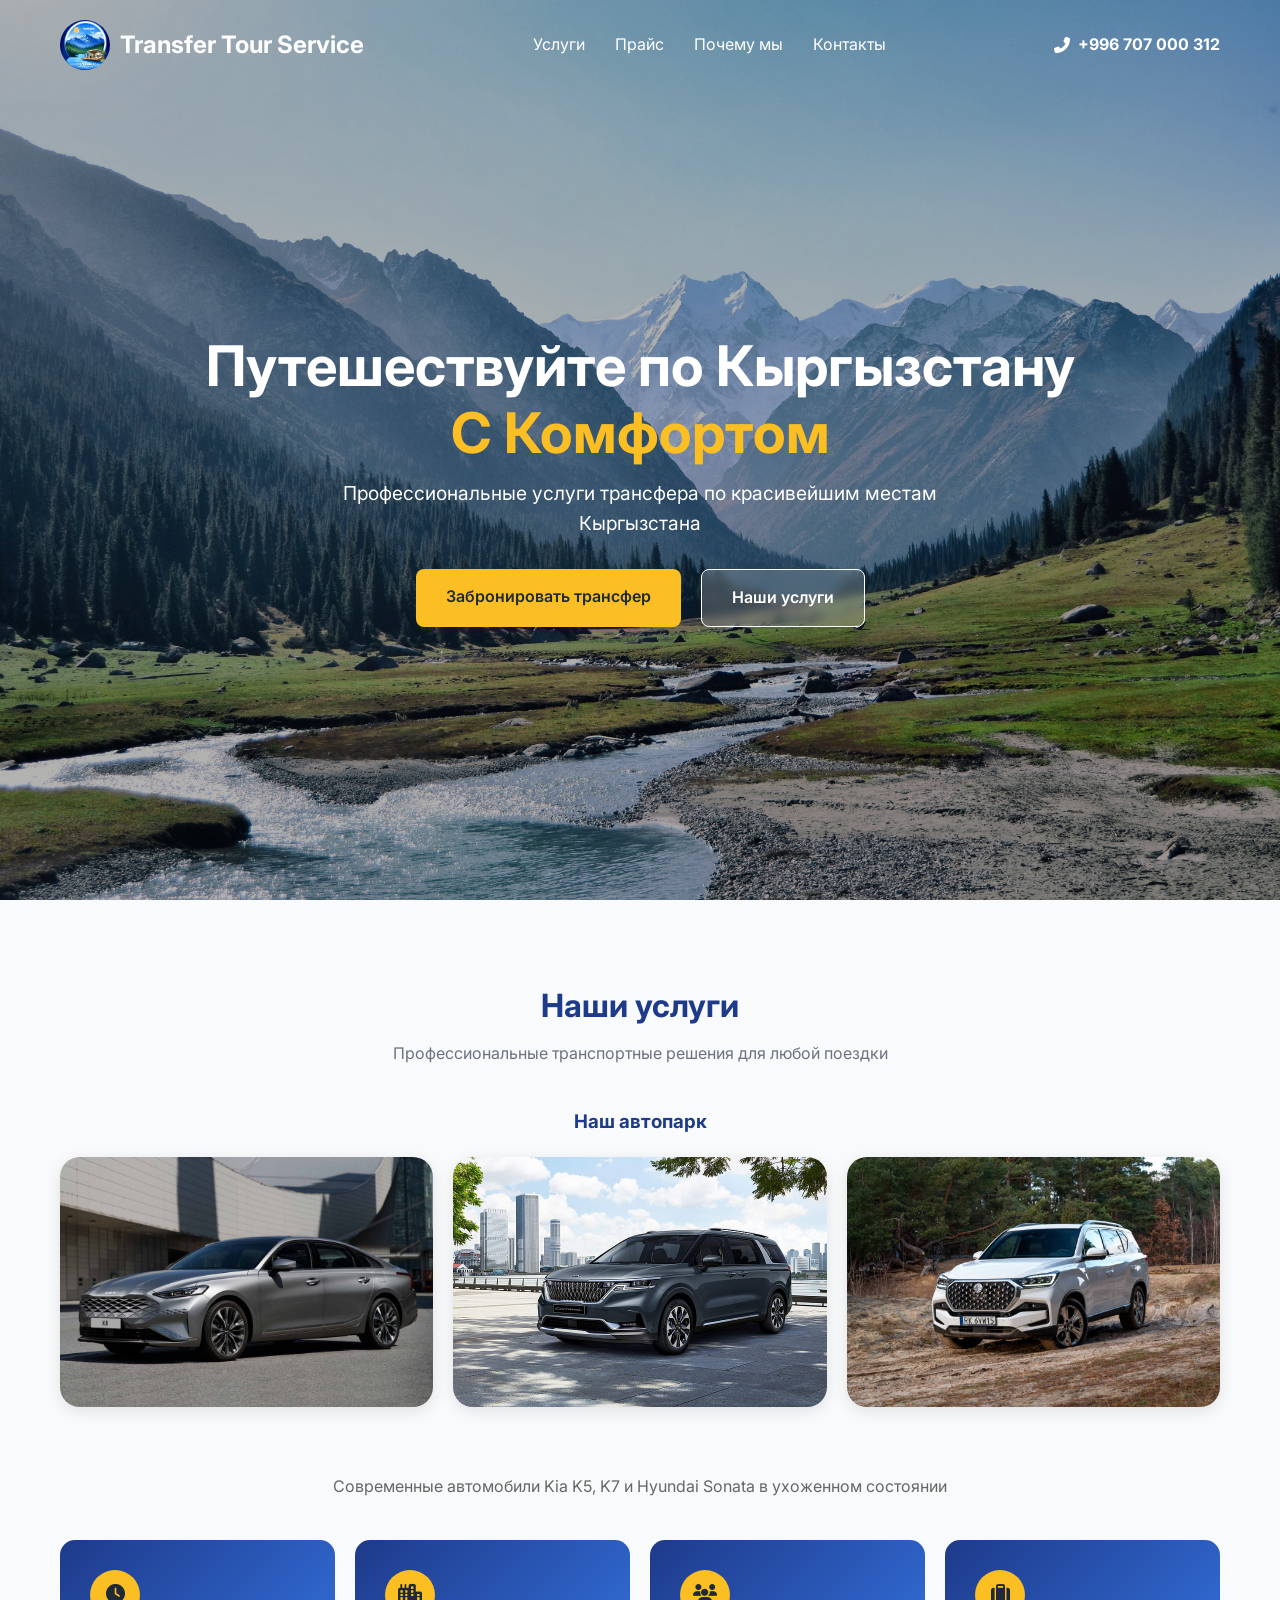
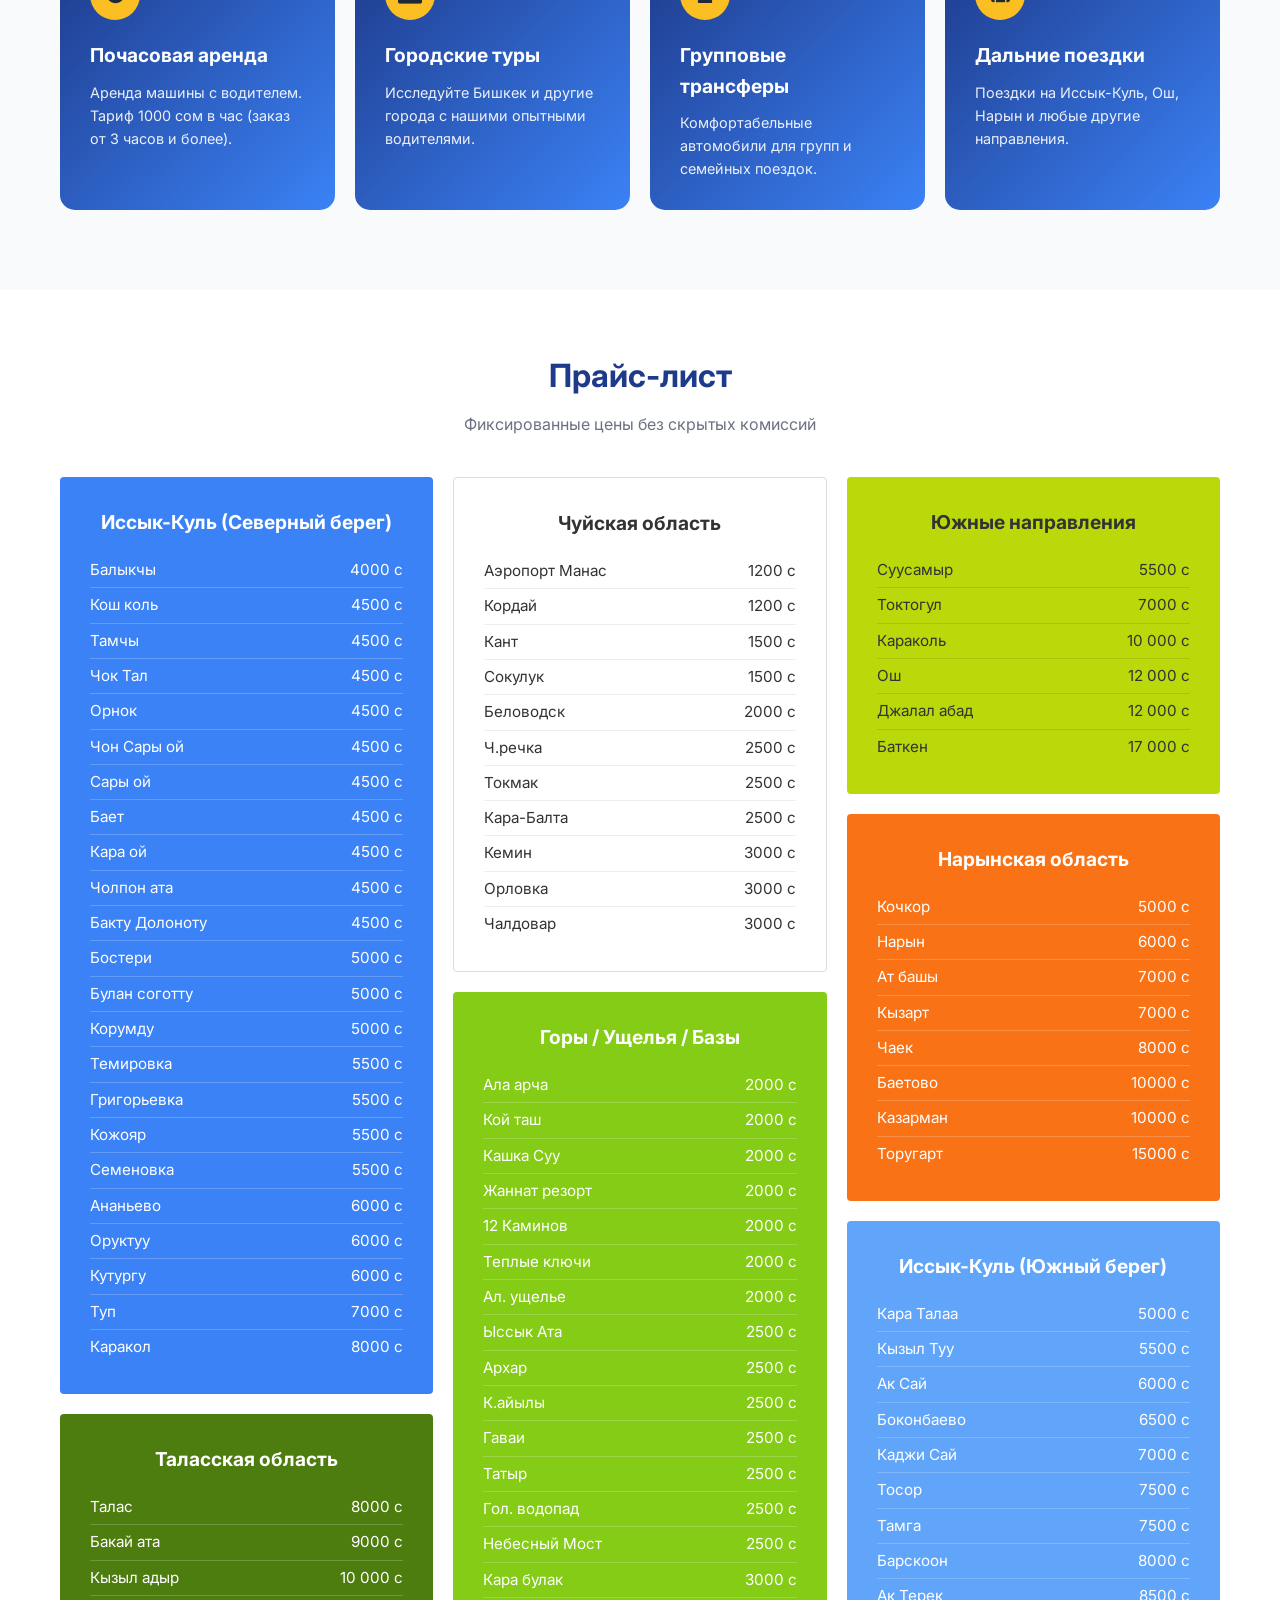
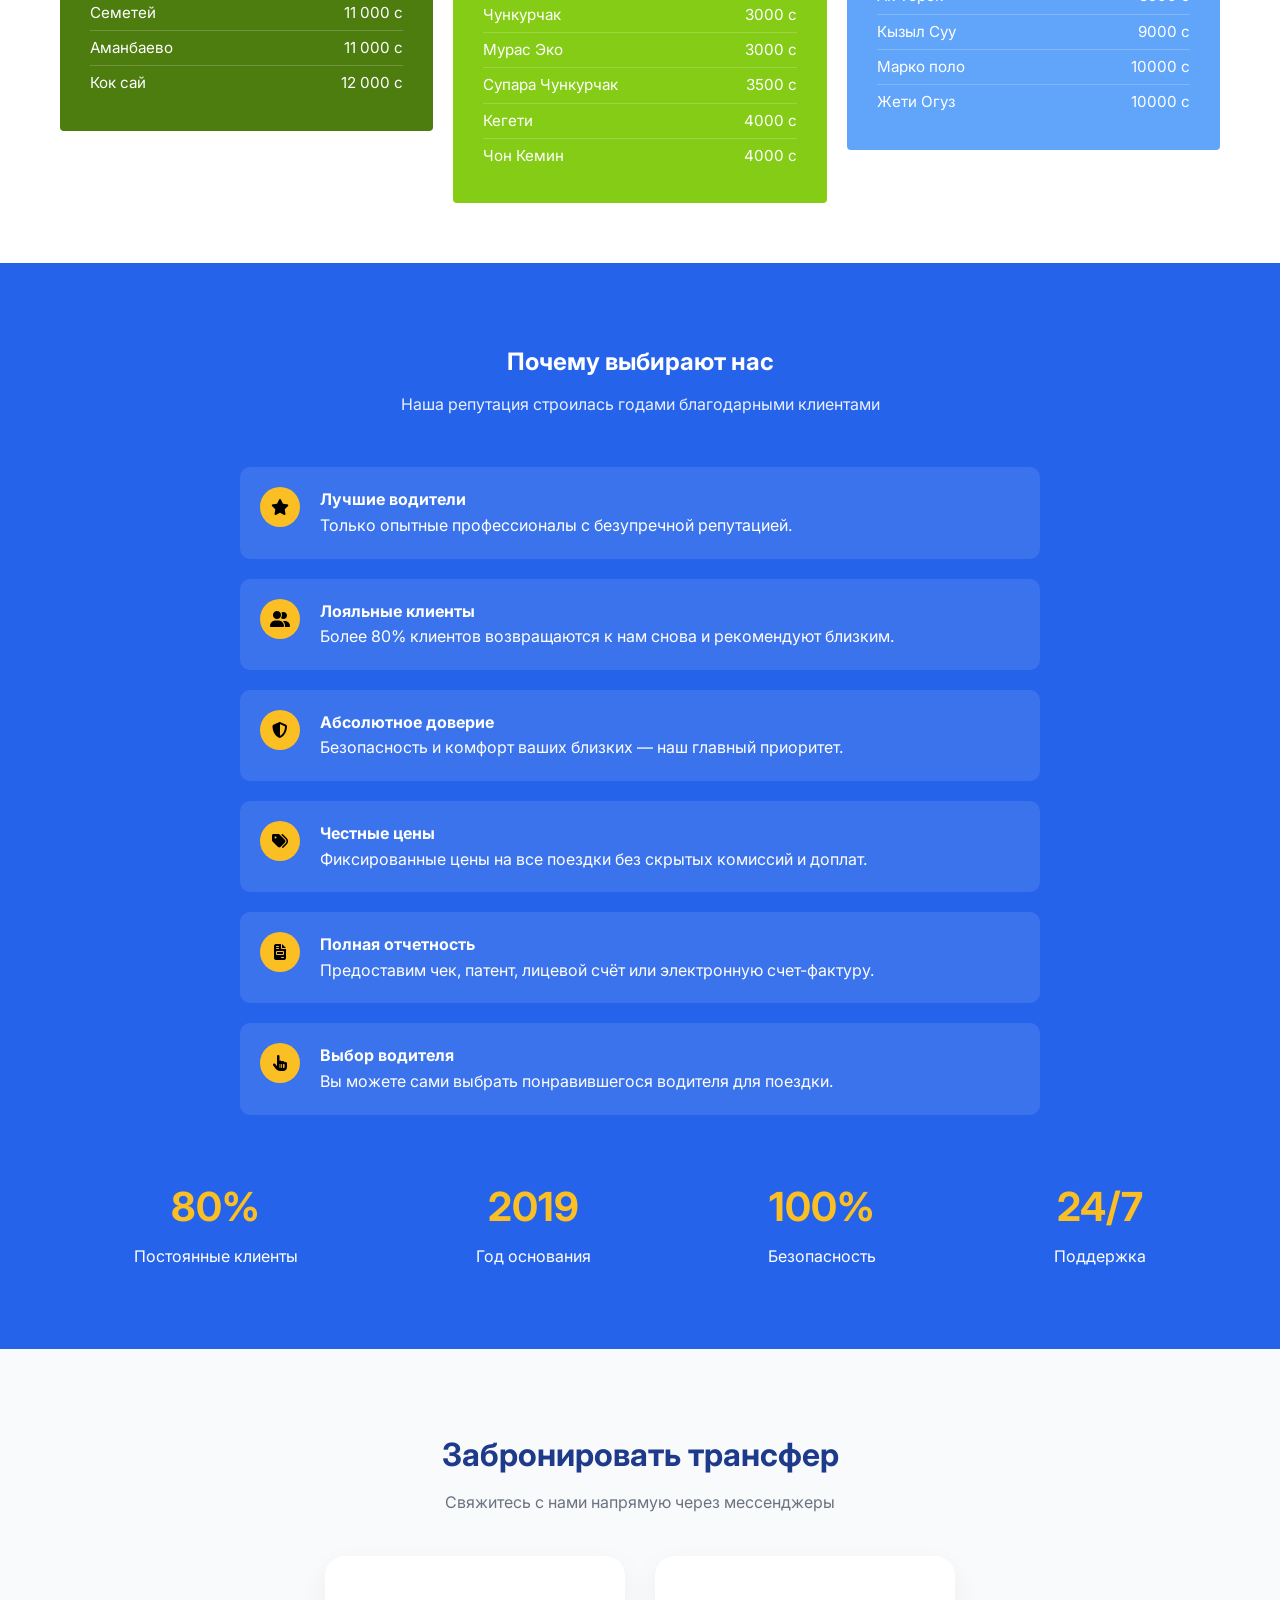
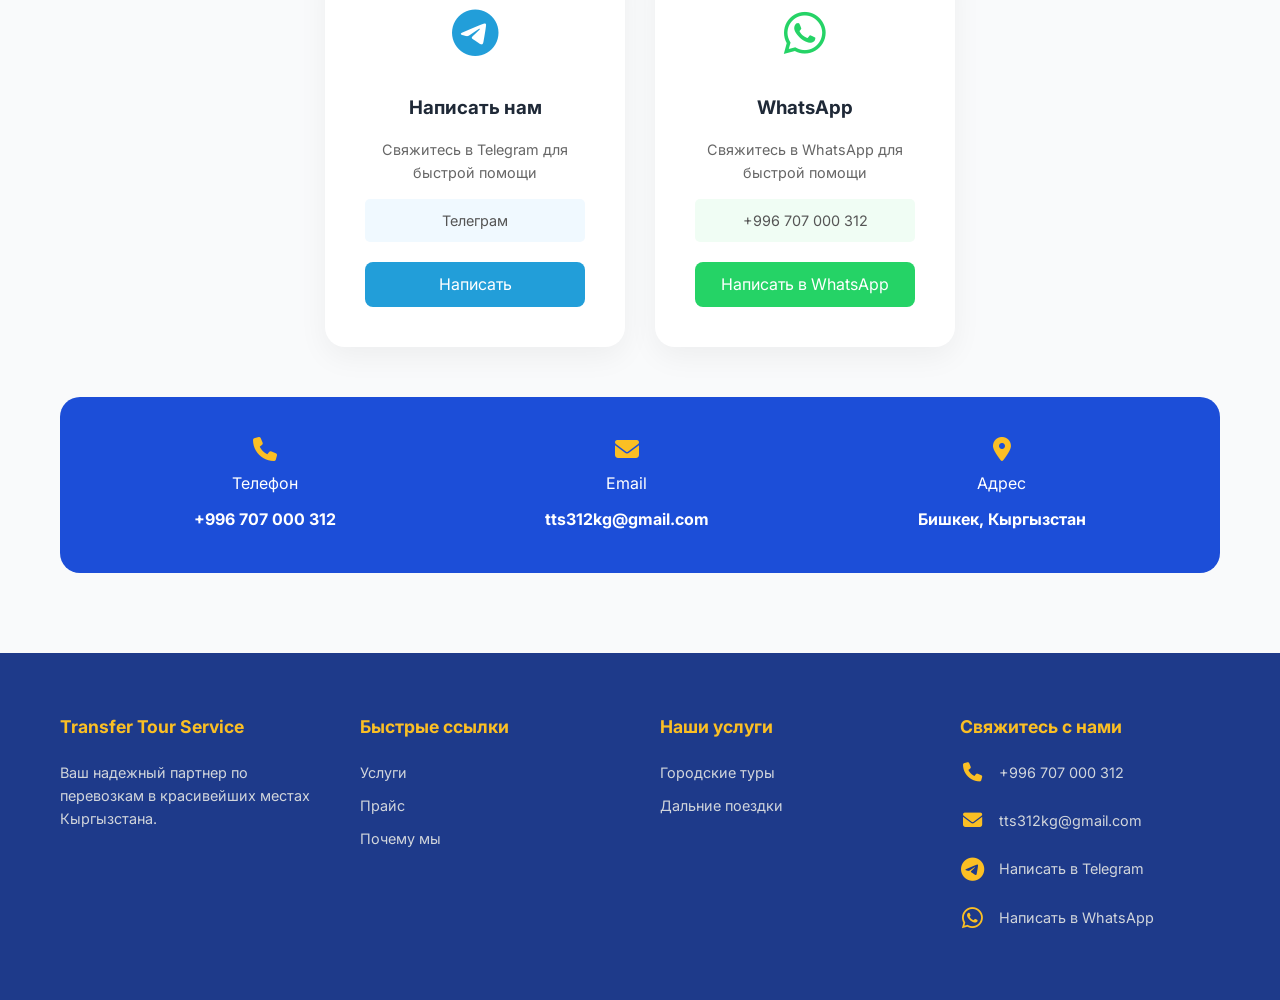
==== commit 2d30daaf: "fix price" ====
--- a/index.html
+++ b/index.html
@@ -121,29 +121,29 @@
                 <div>
                     <div class="price-col p-blue" style="margin-bottom: 20px;">
                         <span class="price-title">Иссык-Куль (Северный берег)</span>
-                        <div class="price-item"><span>Балыкчы</span> <span>4500 с</span></div>
-                        <div class="price-item"><span>Кош коль</span> <span>5000 с</span></div>
-                        <div class="price-item"><span>Тамчы</span> <span>5000 с</span></div>
-                        <div class="price-item"><span>Чок Тал</span> <span>5000 с</span></div>
-                        <div class="price-item"><span>Орнок</span> <span>5000 с</span></div>
-                        <div class="price-item"><span>Чон Сары ой</span> <span>5000 с</span></div>
-                        <div class="price-item"><span>Сары ой</span> <span>5000 с</span></div>
-                        <div class="price-item"><span>Бает</span> <span>5000 с</span></div>
-                        <div class="price-item"><span>Кара ой</span> <span>5000 с</span></div>
-                        <div class="price-item"><span>Чолпон ата</span> <span>5000 с</span></div>
-                        <div class="price-item"><span>Бакту Долоноту</span> <span>5000 с</span></div>
-                        <div class="price-item"><span>Бостери</span> <span>5500 с</span></div>
-                        <div class="price-item"><span>Булан соготту</span> <span>5500 с</span></div>
-                        <div class="price-item"><span>Корумду</span> <span>5500 с</span></div>
-                        <div class="price-item"><span>Темировка</span> <span>6000 с</span></div>
-                        <div class="price-item"><span>Григорьевка</span> <span>6000 с</span></div>
-                        <div class="price-item"><span>Кожояр</span> <span>6000 с</span></div>
-                        <div class="price-item"><span>Семеновка</span> <span>6000 с</span></div>
-                        <div class="price-item"><span>Ананьево</span> <span>6500 с</span></div>
-                        <div class="price-item"><span>Оруктуу</span> <span>6500 с</span></div>
-                        <div class="price-item"><span>Кутургу</span> <span>7000 с</span></div>
-                        <div class="price-item"><span>Туп</span> <span>7500 с</span></div>
-                        <div class="price-item"><span>Каракол</span> <span>8500 с</span></div>
+                        <div class="price-item"><span>Балыкчы</span> <span>4000 с</span></div>
+                        <div class="price-item"><span>Кош коль</span> <span>4500 с</span></div>
+                        <div class="price-item"><span>Тамчы</span> <span>4500 с</span></div>
+                        <div class="price-item"><span>Чок Тал</span> <span>4500 с</span></div>
+                        <div class="price-item"><span>Орнок</span> <span>4500 с</span></div>
+                        <div class="price-item"><span>Чон Сары ой</span> <span>4500 с</span></div>
+                        <div class="price-item"><span>Сары ой</span> <span>4500 с</span></div>
+                        <div class="price-item"><span>Бает</span> <span>4500 с</span></div>
+                        <div class="price-item"><span>Кара ой</span> <span>4500 с</span></div>
+                        <div class="price-item"><span>Чолпон ата</span> <span>4500 с</span></div>
+                        <div class="price-item"><span>Бакту Долоноту</span> <span>4500 с</span></div>
+                        <div class="price-item"><span>Бостери</span> <span>5000 с</span></div>
+                        <div class="price-item"><span>Булан соготту</span> <span>5000 с</span></div>
+                        <div class="price-item"><span>Корумду</span> <span>5000 с</span></div>
+                        <div class="price-item"><span>Темировка</span> <span>5500 с</span></div>
+                        <div class="price-item"><span>Григорьевка</span> <span>5500 с</span></div>
+                        <div class="price-item"><span>Кожояр</span> <span>5500 с</span></div>
+                        <div class="price-item"><span>Семеновка</span> <span>5500 с</span></div>
+                        <div class="price-item"><span>Ананьево</span> <span>6000 с</span></div>
+                        <div class="price-item"><span>Оруктуу</span> <span>6000 с</span></div>
+                        <div class="price-item"><span>Кутургу</span> <span>6000 с</span></div>
+                        <div class="price-item"><span>Туп</span> <span>7000 с</span></div>
+                        <div class="price-item"><span>Каракол</span> <span>8000 с</span></div>
                     </div>
 
                     <div class="price-col" style="background: #4d7c0f; color: white;">
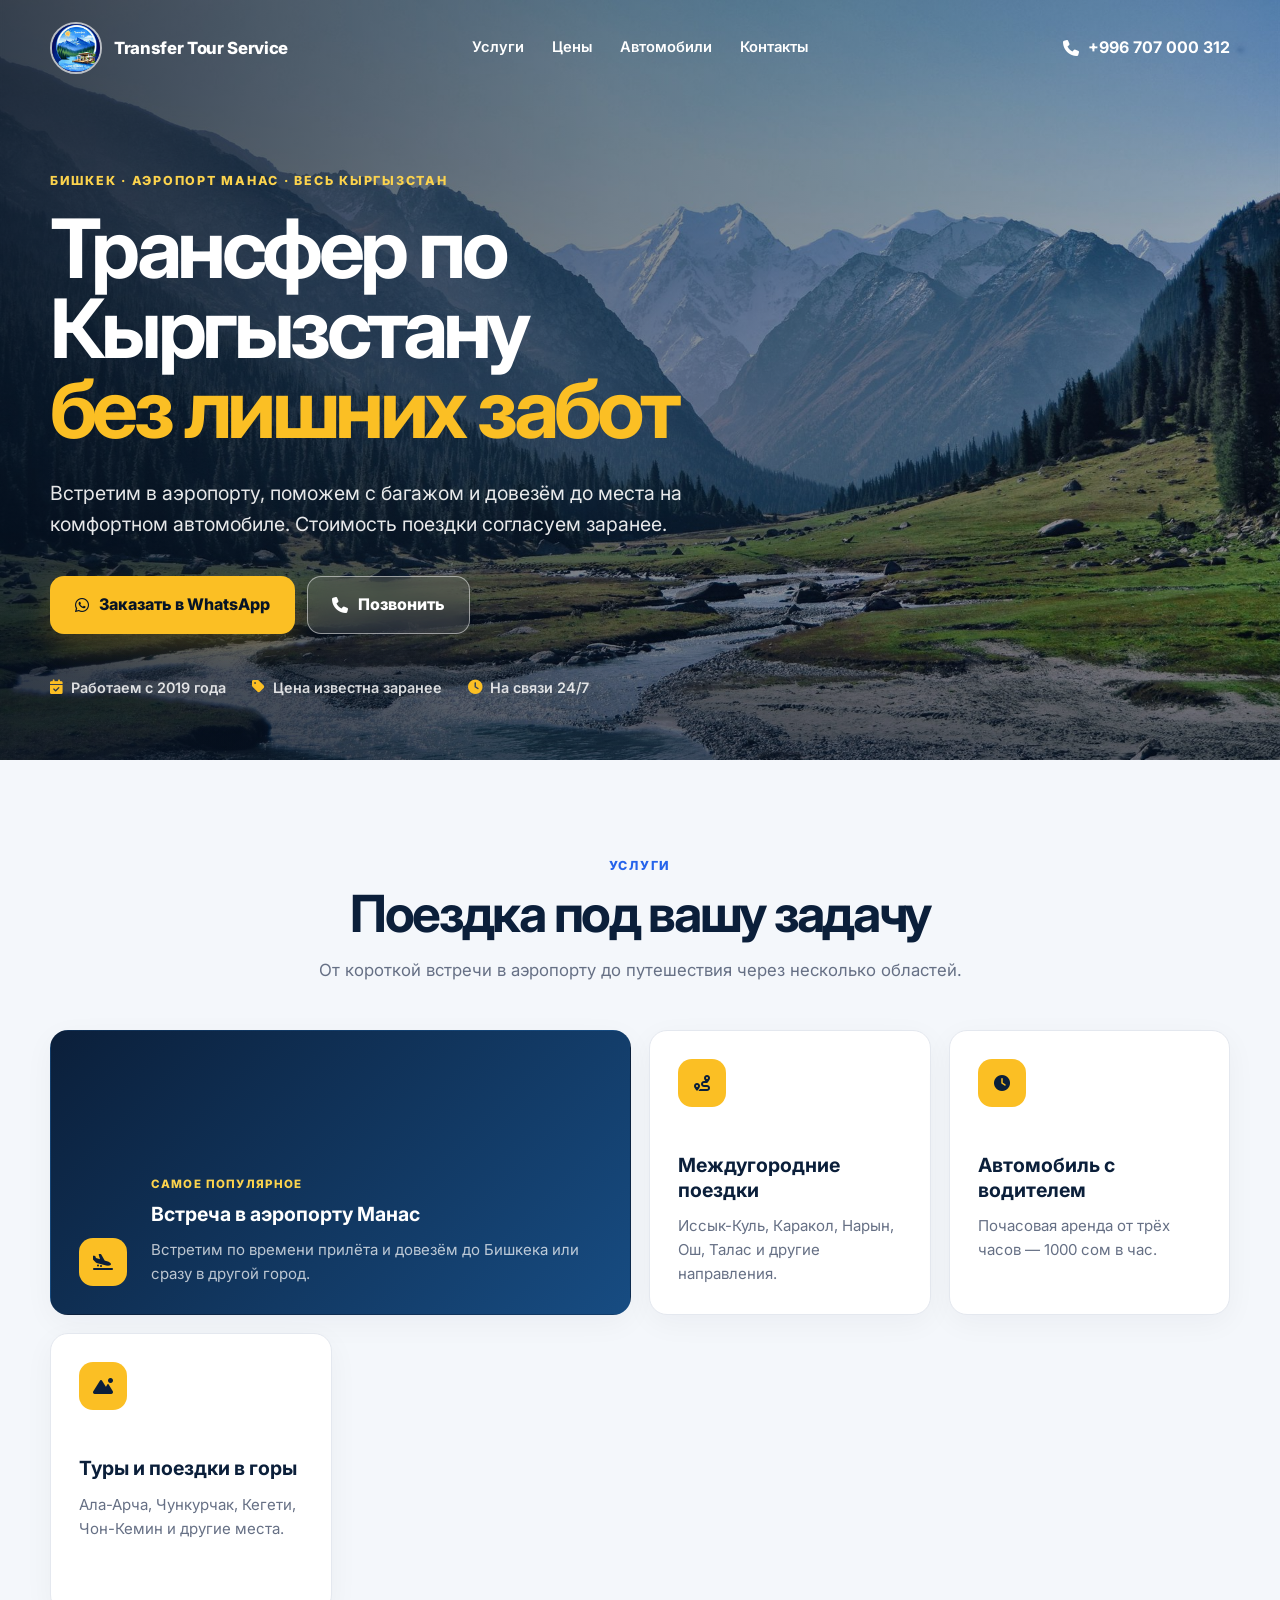
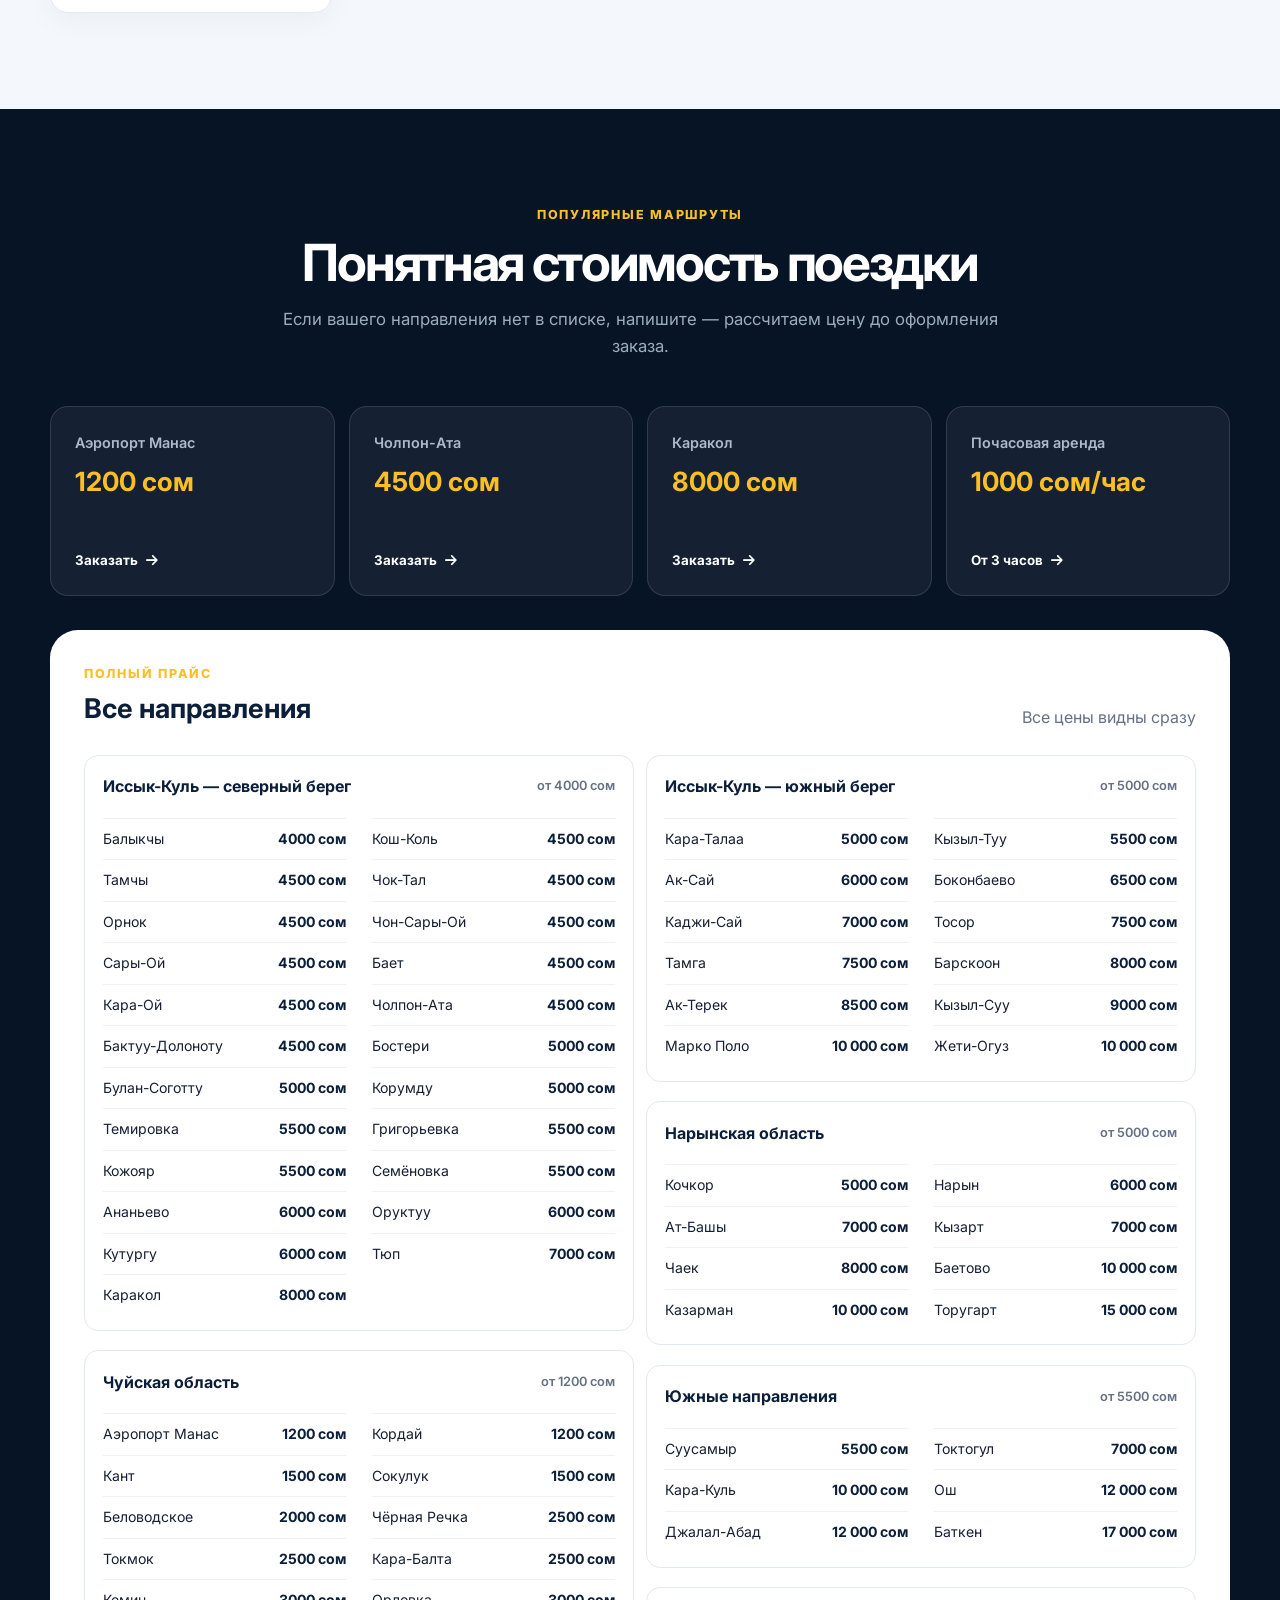
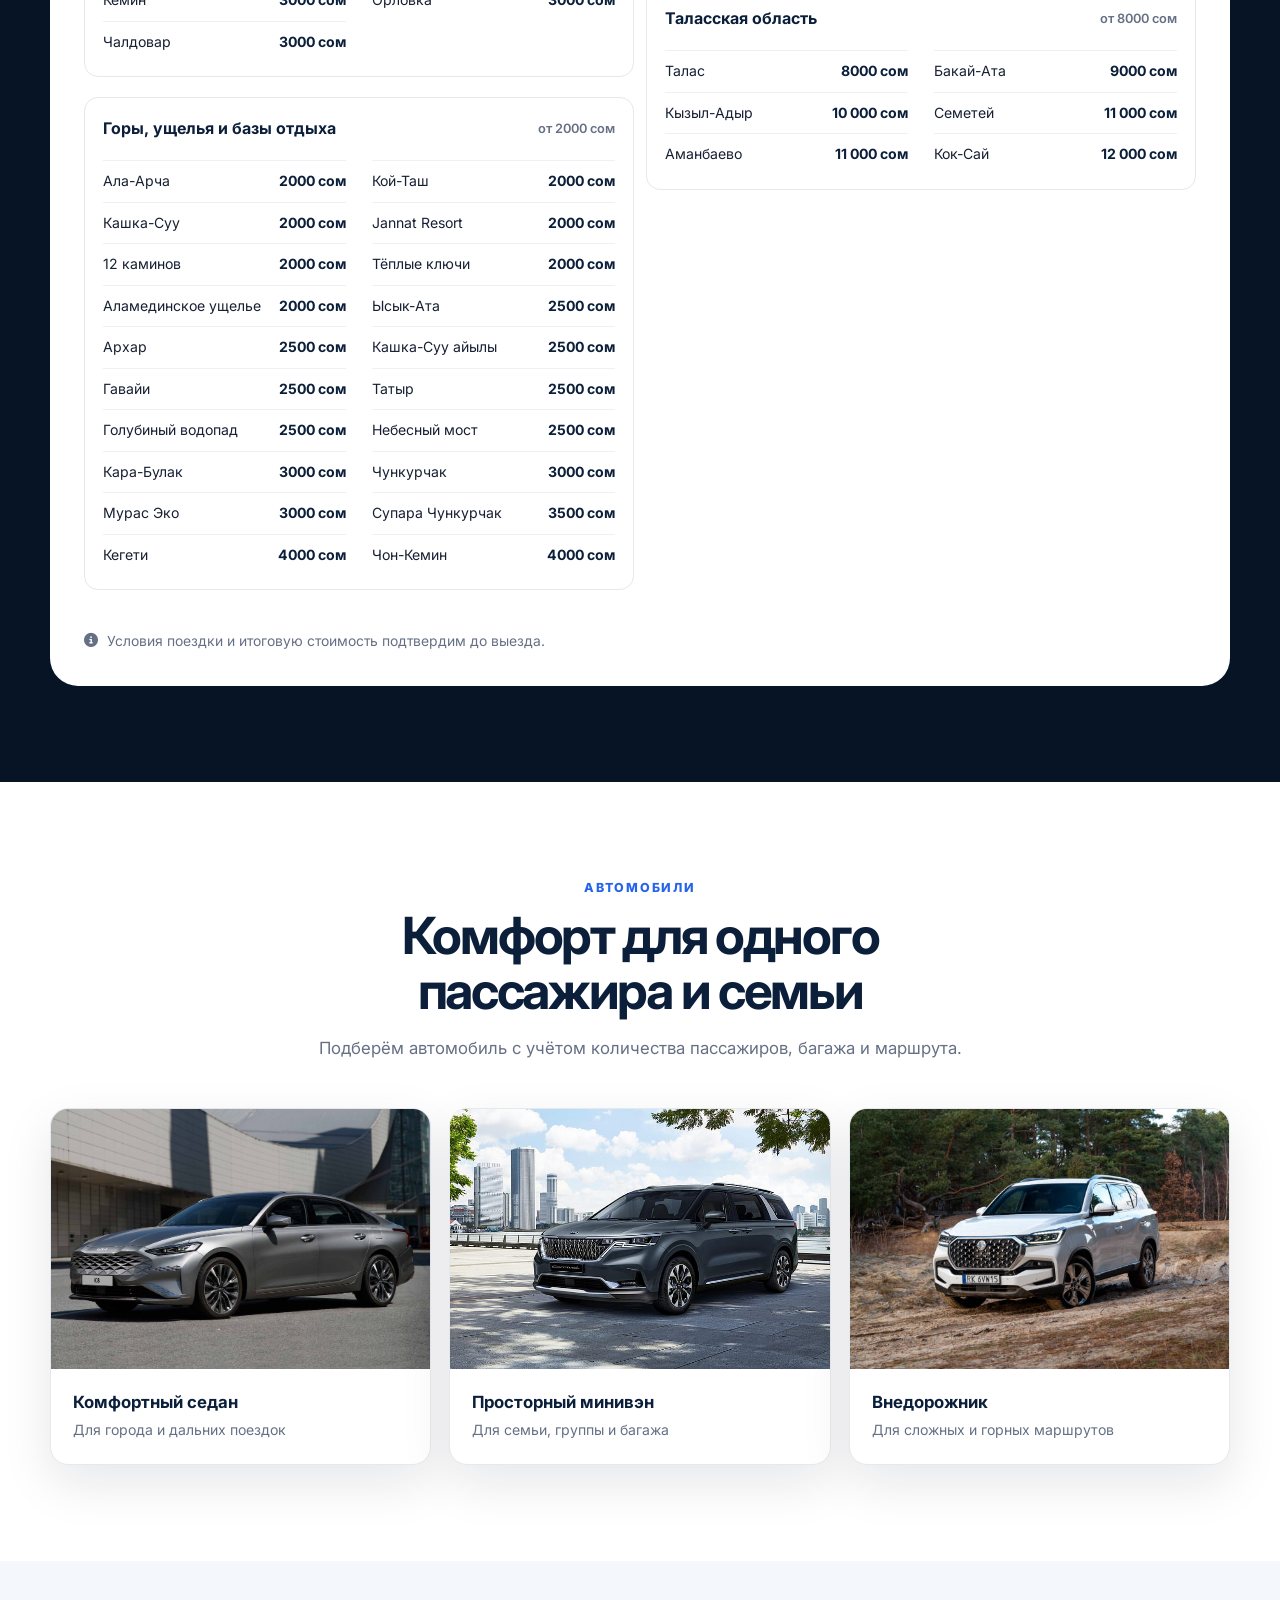
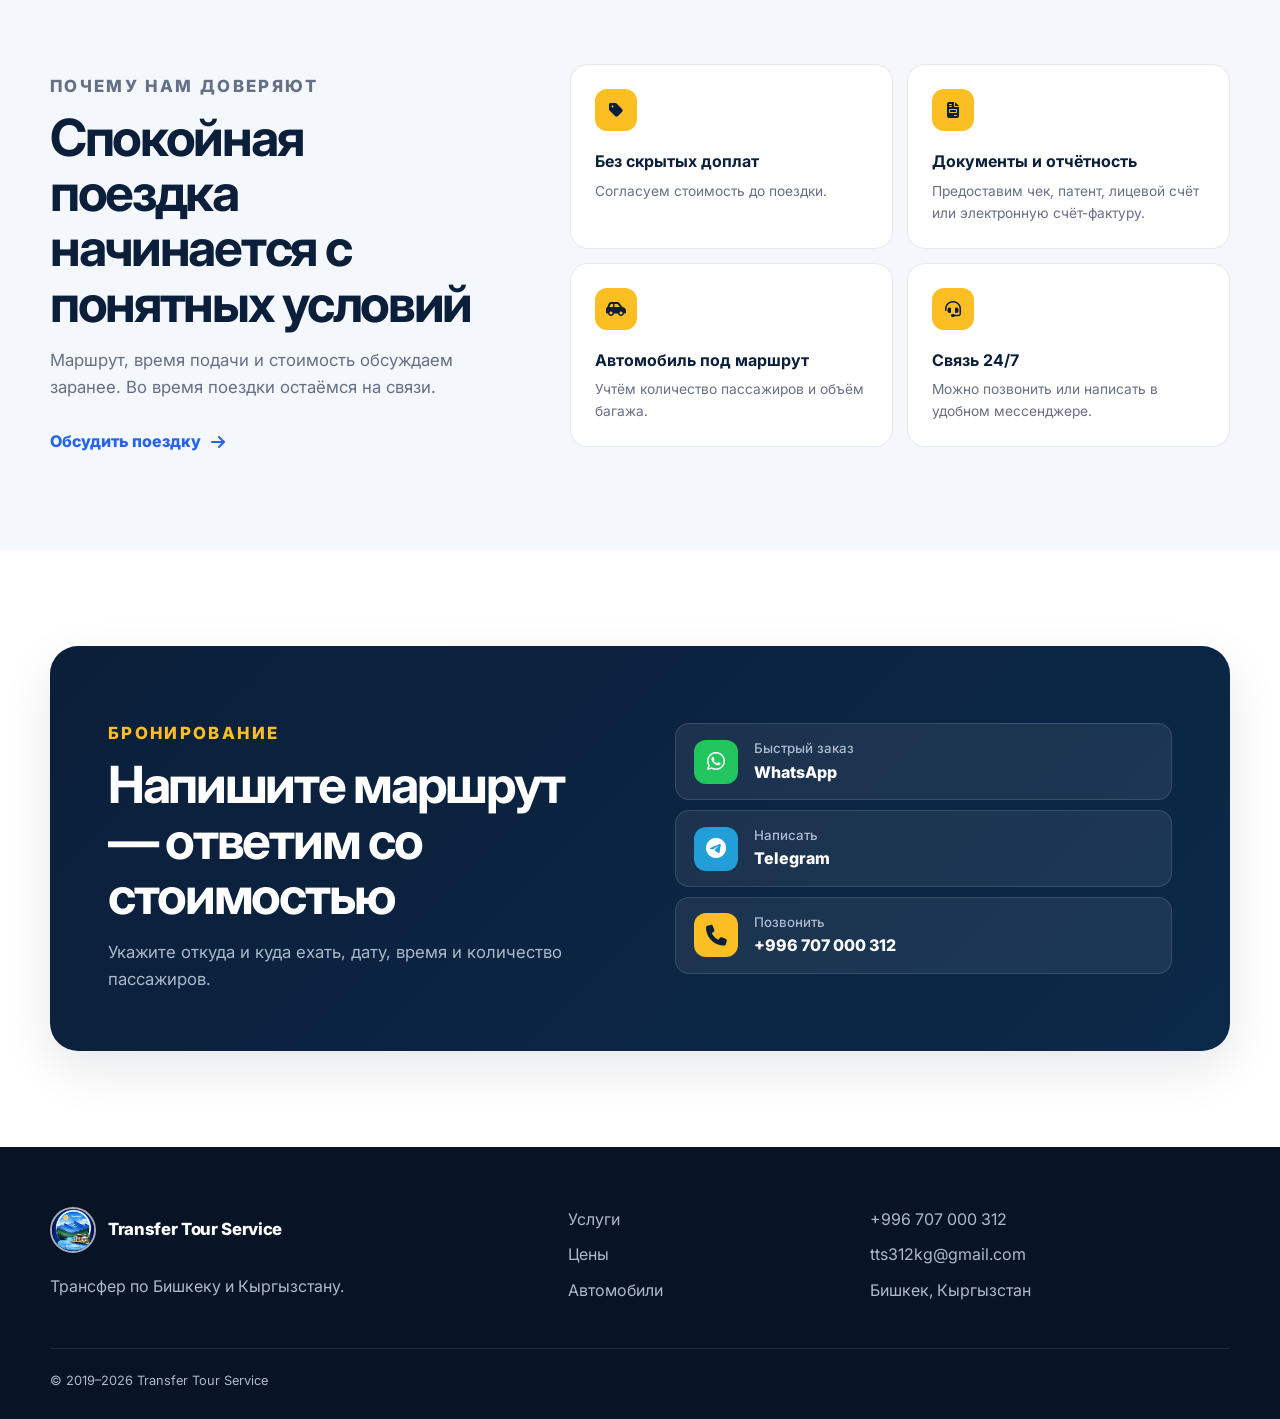
==== commit c6fb37d2: "new suite" ====
--- a/index.html
+++ b/index.html
@@ -1,444 +1,222 @@
-<!DOCTYPE html>
-<html lang="ru">
-
-<head>
-        <meta charset="UTF-8">
-    <meta name="viewport" content="width=device-width, initial-scale=1.0">
-    <!-- Yandex.Metrika counter -->
-<script type="text/javascript">
-    (function(m,e,t,r,i,k,a){
-        m[i]=m[i]||function(){(m[i].a=m[i].a||[]).push(arguments)};
-        m[i].l=1*new Date();
-        for (var j = 0; j < document.scripts.length; j++) {if (document.scripts[j].src === r) { return; }}
-        k=e.createElement(t),a=e.getElementsByTagName(t)[0],k.async=1,k.src=r,a.parentNode.insertBefore(k,a)
-    })(window, document,'script','https://mc.yandex.ru/metrika/tag.js?id=107216406', 'ym');
-
-    ym(107216406, 'init', {ssr:true, webvisor:true, clickmap:true, ecommerce:"dataLayer", referrer: document.referrer, url: location.href, accurateTrackBounce:true, trackLinks:true});
-</script>
-<noscript><div><img src="https://mc.yandex.ru/watch/107216406" style="position:absolute; left:-9999px;" alt="" /></div></noscript>
-<!-- /Yandex.Metrika counter -->
-
-<script>(function(w,d,s,l,i){w[l]=w[l]||[];w[l].push({'gtm.start':
-    new Date().getTime(),event:'gtm.js'});var f=d.getElementsByTagName(s)[0],
-    j=d.createElement(s),dl=l!='dataLayer'?'&l='+l:'';j.async=true;j.src=
-    'https://www.googletagmanager.com/gtm.js?id='+i+dl;f.parentNode.insertBefore(j,f);
-    })(window,document,'script','dataLayer','GTM-MSNCNKKS');</script>
-
-    <title>TransferTourServiceKg - Такси и туры по Кыргызстану</title>
-    <link href="https://fonts.googleapis.com/css2?family=Inter:wght@300;400;600;700&display=swap" rel="stylesheet">
-    <link rel="stylesheet" href="https://cdnjs.cloudflare.com/ajax/libs/font-awesome/6.4.0/css/all.min.css">
-    <link rel="stylesheet" href="./Index.css">
-</head>
-
-<body>
-    <noscript><iframe src="https://www.googletagmanager.com/ns.html?id=GTM-MSNCNKKS"
-    height="0" width="0" style="display:none;visibility:hidden"></iframe></noscript>
-
-    <header>
-        <div class="container">
-
-            <div class="logo">
-                <img src="./img/Logo.jpeg" alt="">
-                Transfer Tour Service
-            </div>
-            <nav>
-                <ul>
-                    <li><a href="#services">Услуги</a></li>
-                    <li><a href="#price">Прайс</a></li>
-                    <li><a href="#why">Почему мы</a></li>
-                    <li><a href="#contacts">Контакты</a></li>
-                </ul>
-            </nav>
-            <a href="tel:+996707000312" class="header-phone">
-                <i class="fas fa-phone-alt"></i> +996 707 000 312
-            </a>
-        </div>
-    </header>
-
-    <section class="hero">
-        <div class="container">
-            <h1>Путешествуйте по Кыргызстану<br> <span>С Комфортом</span></h1>
-            <p>Профессиональные услуги трансфера по красивейшим местам Кыргызстана</p>
-            <div class="hero-buttons">
-                <a href="#contacts" class="btn btn-yellow">Забронировать трансфер</a>
-                <a href="#services" class="btn btn-trans">Наши услуги</a>
-            </div>
-        </div>
-    </section>
-
-    <section id="services" class="services">
-        <div class="container">
-            <h2 class="section-title">Наши услуги</h2>
-            <p class="section-subtitle">Профессиональные транспортные решения для любой поездки</p>
-
-            <h3 style="text-align: center; color: var(--dark-blue); margin-bottom: 20px;">Наш автопарк</h3>
-
-            <div class="car-grid">
-                <div class="car-item"><img src="./img/k8.jpg" alt="Kia K5 Black"></div>
-                <div class="car-item"><img src="./img/carnival.jpg" alt="Kia K5"></div>
-                <div class="car-item"><img src="./img/jeep.jpg" alt="Hyundai Gray"></div>
-            </div>
-            <p style="text-align: center; margin-bottom: 40px; color: #666;">Современные автомобили Kia K5, K7 и Hyundai
-                Sonata в ухоженном состоянии</p>
-
-<div class="service-cards">
-                
-                <div class="s-card">
-                    <div class="s-card-icon"><i class="fas fa-clock"></i></div>
-                    <h3>Почасовая аренда</h3>
-                    <p>Аренда машины с водителем. Тариф 1000 сом в час (заказ от 3 часов и более).</p>
-                </div>
-
-                <div class="s-card">
-                    <div class="s-card-icon"><i class="fas fa-city"></i></div>
-                    <h3>Городские туры</h3>
-                    <p>Исследуйте Бишкек и другие города с нашими опытными водителями.</p>
-                </div>
-
-                <div class="s-card">
-                    <div class="s-card-icon"><i class="fas fa-users"></i></div>
-                    <h3>Групповые трансферы</h3>
-                    <p>Комфортабельные автомобили для групп и семейных поездок.</p>
-                </div>
-
-                <div class="s-card">
-                    <div class="s-card-icon"><i class="fas fa-suitcase"></i></div>
-                    <h3>Дальние поездки</h3>
-                    <p>Поездки на Иссык-Куль, Ош, Нарын и любые другие направления.</p>
-                </div>
-
-            </div>
-        </div>
-    </section>
-
-    <section id="price" class="prices">
-        <div class="container">
-            <h2 class="section-title">Прайс-лист</h2>
-            <p class="section-subtitle">Фиксированные цены без скрытых комиссий</p>
-
-            <div class="price-grid">
-
-                <div>
-                    <div class="price-col p-blue" style="margin-bottom: 20px;">
-                        <span class="price-title">Иссык-Куль (Северный берег)</span>
-                        <div class="price-item"><span>Балыкчы</span> <span>4000 с</span></div>
-                        <div class="price-item"><span>Кош коль</span> <span>4500 с</span></div>
-                        <div class="price-item"><span>Тамчы</span> <span>4500 с</span></div>
-                        <div class="price-item"><span>Чок Тал</span> <span>4500 с</span></div>
-                        <div class="price-item"><span>Орнок</span> <span>4500 с</span></div>
-                        <div class="price-item"><span>Чон Сары ой</span> <span>4500 с</span></div>
-                        <div class="price-item"><span>Сары ой</span> <span>4500 с</span></div>
-                        <div class="price-item"><span>Бает</span> <span>4500 с</span></div>
-                        <div class="price-item"><span>Кара ой</span> <span>4500 с</span></div>
-                        <div class="price-item"><span>Чолпон ата</span> <span>4500 с</span></div>
-                        <div class="price-item"><span>Бакту Долоноту</span> <span>4500 с</span></div>
-                        <div class="price-item"><span>Бостери</span> <span>5000 с</span></div>
-                        <div class="price-item"><span>Булан соготту</span> <span>5000 с</span></div>
-                        <div class="price-item"><span>Корумду</span> <span>5000 с</span></div>
-                        <div class="price-item"><span>Темировка</span> <span>5500 с</span></div>
-                        <div class="price-item"><span>Григорьевка</span> <span>5500 с</span></div>
-                        <div class="price-item"><span>Кожояр</span> <span>5500 с</span></div>
-                        <div class="price-item"><span>Семеновка</span> <span>5500 с</span></div>
-                        <div class="price-item"><span>Ананьево</span> <span>6000 с</span></div>
-                        <div class="price-item"><span>Оруктуу</span> <span>6000 с</span></div>
-                        <div class="price-item"><span>Кутургу</span> <span>6000 с</span></div>
-                        <div class="price-item"><span>Туп</span> <span>7000 с</span></div>
-                        <div class="price-item"><span>Каракол</span> <span>8000 с</span></div>
-                    </div>
-
-                    <div class="price-col" style="background: #4d7c0f; color: white;">
-                        <span class="price-title">Таласская область</span>
-                        <div class="price-item"><span>Талас</span> <span>8000 с</span></div>
-                        <div class="price-item"><span>Бакай ата</span> <span>9000 с</span></div>
-                        <div class="price-item"><span>Кызыл адыр</span> <span>10 000 с</span></div>
-                        <div class="price-item"><span>Семетей</span> <span>11 000 с</span></div>
-                        <div class="price-item"><span>Аманбаево</span> <span>11 000 с</span></div>
-                        <div class="price-item"><span>Кок сай</span> <span>12 000 с</span></div>
-                    </div>
-                </div>
-
-                <div>
-                    <div class="price-col"
-                        style="background: #fff; color: #333; border: 1px solid #ddd; margin-bottom: 20px;">
-                        <span class="price-title">Чуйская область</span>
-                        <div class="price-item" style="border-color: #eee;"><span>Аэропорт Манас</span> <span>1200
-                                с</span></div>
-                        <div class="price-item" style="border-color: #eee;"><span>Кордай</span> <span>1200 с</span>
-                        </div>
-                        <div class="price-item" style="border-color: #eee;"><span>Кант</span> <span>1500 с</span></div>
-                        <div class="price-item" style="border-color: #eee;"><span>Сокулук</span> <span>1500 с</span>
-                        </div>
-                        <div class="price-item" style="border-color: #eee;"><span>Беловодск</span> <span>2000 с</span>
-                        </div>
-                        <div class="price-item" style="border-color: #eee;"><span>Ч.речка</span> <span>2500 с</span>
-                        </div>
-                        <div class="price-item" style="border-color: #eee;"><span>Токмак</span> <span>2500 с</span>
-                        </div>
-                        <div class="price-item" style="border-color: #eee;"><span>Кара-Балта</span> <span>2500 с</span>
-                        </div>
-                        <div class="price-item" style="border-color: #eee;"><span>Кемин</span> <span>3000 с</span></div>
-                        <div class="price-item" style="border-color: #eee;"><span>Орловка</span> <span>3000 с</span>
-                        </div>
-                        <div class="price-item" style="border-color: #eee;"><span>Чалдовар</span> <span>3000 с</span>
-                        </div>
-                    </div>
-
-                    <div class="price-col" style="background: #84cc16; color: white;">
-                        <span class="price-title">Горы / Ущелья / Базы</span>
-                        <div class="price-item"><span>Ала арча</span> <span>2000 с</span></div>
-                        <div class="price-item"><span>Кой таш</span> <span>2000 с</span></div>
-                        <div class="price-item"><span>Кашка Суу</span> <span>2000 с</span></div>
-                        <div class="price-item"><span>Жаннат резорт</span> <span>2000 с</span></div>
-                        <div class="price-item"><span>12 Каминов</span> <span>2000 с</span></div>
-                        <div class="price-item"><span>Теплые ключи</span> <span>2000 с</span></div>
-                        <div class="price-item"><span>Ал. ущелье</span> <span>2000 с</span></div>
-                        <div class="price-item"><span>Ыссык Ата</span> <span>2500 с</span></div>
-                        <div class="price-item"><span>Архар</span> <span>2500 с</span></div>
-                        <div class="price-item"><span>К.айылы</span> <span>2500 с</span></div>
-                        <div class="price-item"><span>Гаваи</span> <span>2500 с</span></div>
-                        <div class="price-item"><span>Татыр</span> <span>2500 с</span></div>
-                        <div class="price-item"><span>Гол. водопад</span> <span>2500 с</span></div>
-                        <div class="price-item"><span>Небесный Мост</span> <span>2500 с</span></div>
-                        <div class="price-item"><span>Кара булак</span> <span>3000 с</span></div>
-                        <div class="price-item"><span>Чункурчак</span> <span>3000 с</span></div>
-                        <div class="price-item"><span>Мурас Эко</span> <span>3000 с</span></div>
-                        <div class="price-item"><span>Супара Чункурчак</span> <span>3500 с</span></div>
-                        <div class="price-item"><span>Кегети</span> <span>4000 с</span></div>
-                        <div class="price-item"><span>Чон Кемин</span> <span>4000 с</span></div>
-                    </div>
-                </div>
-
-                <div>
-                    <div class="price-col" style="background: #bad80a; color: #333; margin-bottom: 20px;">
-                        <span class="price-title">Южные направления</span>
-                        <div class="price-item" style="border-color: rgba(0,0,0,0.1);"><span>Суусамыр</span> <span>5500
-                                с</span></div>
-                        <div class="price-item" style="border-color: rgba(0,0,0,0.1);"><span>Токтогул</span> <span>7000
-                                с</span></div>
-                        <div class="price-item" style="border-color: rgba(0,0,0,0.1);"><span>Караколь</span> <span>10
-                                000 с</span></div>
-                        <div class="price-item" style="border-color: rgba(0,0,0,0.1);"><span>Ош</span> <span>12 000
-                                с</span></div>
-                        <div class="price-item" style="border-color: rgba(0,0,0,0.1);"><span>Джалал абад</span> <span>12
-                                000 с</span></div>
-                        <div class="price-item" style="border-color: rgba(0,0,0,0.1);"><span>Баткен</span> <span>17 000
-                                с</span></div>
-                    </div>
-
-                    <div class="price-col p-orange" style="margin-bottom: 20px;">
-                        <span class="price-title">Нарынская область</span>
-                        <div class="price-item"><span>Кочкор</span> <span>5000 с</span></div>
-                        <div class="price-item"><span>Нарын</span> <span>6000 с</span></div>
-                        <div class="price-item"><span>Ат башы</span> <span>7000 с</span></div>
-                        <div class="price-item"><span>Кызарт</span> <span>7000 с</span></div>
-                        <div class="price-item"><span>Чаек</span> <span>8000 с</span></div>
-                        <div class="price-item"><span>Баетово</span> <span>10000 с</span></div>
-                        <div class="price-item"><span>Казарман</span> <span>10000 с</span></div>
-                        <div class="price-item"><span>Торугарт</span> <span>15000 с</span></div>
-                    </div>
-
-                    <div class="price-col p-light-blue">
-                        <span class="price-title">Иссык-Куль (Южный берег)</span>
-                        <div class="price-item"><span>Кара Талаа</span> <span>5000 с</span></div>
-                        <div class="price-item"><span>Кызыл Туу</span> <span>5500 с</span></div>
-                        <div class="price-item"><span>Ак Сай</span> <span>6000 с</span></div>
-                        <div class="price-item"><span>Боконбаево</span> <span>6500 с</span></div>
-                        <div class="price-item"><span>Каджи Сай</span> <span>7000 с</span></div>
-                        <div class="price-item"><span>Тосор</span> <span>7500 с</span></div>
-                        <div class="price-item"><span>Тамга</span> <span>7500 с</span></div>
-                        <div class="price-item"><span>Барскоон</span> <span>8000 с</span></div>
-                        <div class="price-item"><span>Ак Терек</span> <span>8500 с</span></div>
-                        <div class="price-item"><span>Кызыл Суу</span> <span>9000 с</span></div>
-                        <div class="price-item"><span>Марко поло</span> <span>10000 с</span></div>
-                        <div class="price-item"><span>Жети Огуз</span> <span>10000 с</span></div>
-                    </div>
-                </div>
-
-            </div>
-        </div>
-    </section>
-
-    <section id="why" class="why-us">
-        <div class="container">
-            <h2 style="margin-bottom: 10px;">Почему выбирают нас</h2>
-            <p style="margin-bottom: 50px; opacity: 0.9;">Наша репутация строилась годами благодарными клиентами</p>
-
-            <div class="why-grid">
-                <div class="why-card">
-                    <div class="why-icon"><i class="fas fa-star"></i></div>
-                    <div>
-                        <h4>Лучшие водители</h4>
-                        <p>Только опытные профессионалы с безупречной репутацией.</p>
-                    </div>
-                </div>
-                <div class="why-card">
-                    <div class="why-icon"><i class="fas fa-user-friends"></i></div>
-                    <div>
-                        <h4>Лояльные клиенты</h4>
-                        <p>Более 80% клиентов возвращаются к нам снова и рекомендуют близким.</p>
-                    </div>
-                </div>
-                <div class="why-card">
-                    <div class="why-icon"><i class="fas fa-shield-alt"></i></div>
-                    <div>
-                        <h4>Абсолютное доверие</h4>
-                        <p>Безопасность и комфорт ваших близких — наш главный приоритет.</p>
-                    </div>
-                </div>
-
-                <div class="why-card">
-                    <div class="why-icon"><i class="fas fa-tags"></i></div>
-                    <div>
-                        <h4>Честные цены</h4>
-                        <p>Фиксированные цены на все поездки без скрытых комиссий и доплат.</p>
-                    </div>
-                </div>
-
-                <div class="why-card">
-                    <div class="why-icon"><i class="fas fa-file-invoice"></i></div>
-                    <div>
-                        <h4>Полная отчетность</h4>
-                        <p>Предоставим чек, патент, лицевой счёт или электронную счет-фактуру.</p>
-                    </div>
-                </div>
-
-                <div class="why-card">
-                    <div class="why-icon"><i class="fas fa-hand-pointer"></i></div>
-                    <div>
-                        <h4>Выбор водителя</h4>
-                        <p>Вы можете сами выбрать понравившегося водителя для поездки.</p>
-                    </div>
-                </div>
-
-            </div>
-
-            <div class="stats" style="margin-top: 60px;">
-                <div class="stat-item">
-                    <h3>80%</h3>
-                    <p>Постоянные клиенты</p>
-                </div>
-                <div class="stat-item">
-                    <h3>2019</h3>
-                    <p>Год основания</p>
-                </div>
-                <div class="stat-item">
-                    <h3>100%</h3>
-                    <p>Безопасность</p>
-                </div>
-                <div class="stat-item">
-                    <h3>24/7</h3>
-                    <p>Поддержка</p>
-                </div>
-            </div>
-        </div>
-    </section>
-
-    <section id="contacts" class="booking">
-        <div class="container">
-            <h2 class="section-title">Забронировать трансфер</h2>
-            <p class="section-subtitle">Свяжитесь с нами напрямую через мессенджеры</p>
-
-            <div class="social-cards">
-
-                <div class="soc-card">
-                    <div class="soc-icon tg-color"><i class="fab fa-telegram-plane"></i></div>
-                    <h3>Написать нам</h3>
-                    <p style="font-size: 0.9rem; color: #666; margin: 15px 0;">Свяжитесь в Telegram для быстрой помощи
-                    </p>
-                    <div
-                        style="background: #f0f9ff; padding: 10px; border-radius: 5px; color: #555; font-size: 0.9rem;">
-                        Телеграм</div>
-                    <a href="https://t.me/transfer_tour_service" class="btn-tg">Написать</a>
-                </div>
-
-                <div class="soc-card">
-                    <div class="soc-icon wa-color"><i class="fab fa-whatsapp"></i></div>
-                    <h3>WhatsApp</h3>
-                    <p style="font-size: 0.9rem; color: #666; margin: 15px 0;">Свяжитесь в WhatsApp для быстрой помощи
-                    </p>
-                    <div
-                        style="background: #f0fdf4; padding: 10px; border-radius: 5px; color: #555; font-size: 0.9rem;">
-                        +996 707 000 312</div>
-                    <a href="https://wa.me/996707000312" class="btn-wa">Написать в WhatsApp</a>
-                </div>
-
-            </div>
-
-            <div class="contact-bar">
-                <div class="c-item">
-                    <i class="fas fa-phone"></i>
-                    <span>Телефон</span>
-                    <strong>+996 707 000 312</strong>
-                </div>
-                <div class="c-item">
-                    <i class="fas fa-envelope"></i>
-                    <span>Email</span>
-                    <strong>tts312kg@gmail.com</strong>
-                </div>
-                <div class="c-item">
-                    <i class="fas fa-map-marker-alt"></i>
-                    <span>Адрес</span>
-                    <strong>Бишкек, Кыргызстан</strong>
-                </div>
-            </div>
-        </div>
-    </section>
-
-    <footer>
-        <div class="container">
-            <div class="footer-grid">
-                <div class="footer">
-                    <h4>Transfer Tour Service</h4>
-                    <p>Ваш надежный партнер по перевозкам в красивейших местах Кыргызстана.</p>
-                </div>
-                <div class="footer">
-                    <h4>Быстрые ссылки</h4>
-                    <ul>
-                        <li><a href="#services">Услуги</a></li>
-                        <li><a href="#price">Прайс</a></li>
-                        <li><a href="#why">Почему мы</a></li>
-                    </ul>
-                </div>
-                <div class="footer">
-                    <h4>Наши услуги</h4>
-                    <ul>
-                        <li><a href="#">Городские туры</a></li>
-                        <li><a href="#">Дальние поездки</a></li>
-                    </ul>
-                </div>
-             <div class="footer">
-                    <h4>Свяжитесь с нами</h4>
-                    <ul style="display: flex; flex-direction: column; gap: 15px; padding: 0;">
-                        <li>
-                            <a href="tel:+996707000312" style="display: flex; align-items: center; gap: 15px;">
-                                <i class="fas fa-phone" style="color:var(--accent-yellow); font-size: 1.2rem; width: 24px; text-align: center;"></i> 
-                                <span>+996 707 000 312</span>
-                            </a>
-                        </li>
-                        <li>
-                            <a href="mailto:tts312kg@gmail.com" style="display: flex; align-items: center; gap: 15px;">
-                                <i class="fas fa-envelope" style="color:var(--accent-yellow); font-size: 1.2rem; width: 24px; text-align: center;"></i> 
-                                <span>tts312kg@gmail.com</span>
-                            </a>
-                        </li>
-                        <li>
-                            <a href="https://t.me/transfer_tour_service_kg" target="_blank" style="display: flex; align-items: center; gap: 15px;">
-                                <i class="fab fa-telegram" style="color:var(--accent-yellow); font-size: 1.5rem; width: 24px; text-align: center;"></i> 
-                                <span>Написать в Telegram</span>
-                            </a>
-                        </li>
-                        <li>
-                            <a href="https://wa.me/996707000312" target="_blank" style="display: flex; align-items: center; gap: 15px;">
-                                <i class="fab fa-whatsapp" style="color:var(--accent-yellow); font-size: 1.5rem; width: 24px; text-align: center;"></i> 
-                                <span>Написать в WhatsApp</span>
-                            </a>
-                        </li>
-                    </ul>
-                </div>
-            </div>
-        </div>
-    </footer>
-
-</body>
-
-</html>+<!DOCTYPE html>
+<html lang="ru">
+<head>
+    <meta charset="UTF-8">
+    <meta name="viewport" content="width=device-width, initial-scale=1.0">
+    <meta name="description" content="Трансфер из Бишкека по Кыргызстану: аэропорт Манас, Иссык-Куль, Каракол, Ош и другие направления. Фиксированные цены, комфортные автомобили, связь 24/7.">
+    <meta name="theme-color" content="#0b1f3a">
+    <meta name="robots" content="index, follow">
+    <meta property="og:type" content="website">
+    <meta property="og:locale" content="ru_RU">
+    <meta property="og:title" content="Transfer Tour Service — трансфер по Кыргызстану">
+    <meta property="og:description" content="Встреча в аэропорту Манас, поездки по Бишкеку и междугородние трансферы по фиксированной цене.">
+    <title>Трансфер по Кыргызстану | Transfer Tour Service</title>
+    <link rel="icon" href="./img/logo-160.jpg" type="image/jpeg">
+    <link rel="preconnect" href="https://fonts.googleapis.com">
+    <link rel="preconnect" href="https://fonts.gstatic.com" crossorigin>
+    <link href="https://fonts.googleapis.com/css2?family=Inter:wght@400;500;600;700;800&display=swap" rel="stylesheet">
+    <link rel="stylesheet" href="https://cdnjs.cloudflare.com/ajax/libs/font-awesome/6.4.0/css/all.min.css">
+    <link rel="stylesheet" href="./Index.css">
+    <script type="application/ld+json">
+    {
+        "@context": "https://schema.org",
+        "@type": "LocalBusiness",
+        "name": "Transfer Tour Service",
+        "description": "Трансфер из Бишкека по Кыргызстану, встреча в аэропорту Манас и междугородние поездки.",
+        "telephone": "+996707000312",
+        "email": "tts312kg@gmail.com",
+        "priceRange": "$$",
+        "areaServed": {"@type": "Country", "name": "Кыргызстан"},
+        "address": {"@type": "PostalAddress", "addressLocality": "Бишкек", "addressCountry": "KG"},
+        "openingHoursSpecification": {
+            "@type": "OpeningHoursSpecification",
+            "dayOfWeek": ["Monday", "Tuesday", "Wednesday", "Thursday", "Friday", "Saturday", "Sunday"],
+            "opens": "00:00",
+            "closes": "23:59"
+        }
+    }
+    </script>
+    <!-- Yandex.Metrika counter -->
+    <script>
+        (function (m, e, t, r, i, k, a) {
+            m[i] = m[i] || function () { (m[i].a = m[i].a || []).push(arguments) };
+            m[i].l = 1 * new Date();
+            for (var j = 0; j < document.scripts.length; j++) if (document.scripts[j].src === r) return;
+            k = e.createElement(t), a = e.getElementsByTagName(t)[0], k.async = 1, k.src = r, a.parentNode.insertBefore(k, a);
+        })(window, document, "script", "https://mc.yandex.ru/metrika/tag.js?id=107216406", "ym");
+        ym(107216406, "init", {ssr: true, webvisor: true, clickmap: true, ecommerce: "dataLayer", referrer: document.referrer, url: location.href, accurateTrackBounce: true, trackLinks: true});
+    </script>
+    <!-- /Yandex.Metrika counter -->
+    <!-- Google Tag Manager -->
+    <script>
+        (function (w, d, s, l, i) {
+            w[l] = w[l] || []; w[l].push({"gtm.start": new Date().getTime(), event: "gtm.js"});
+            var f = d.getElementsByTagName(s)[0], j = d.createElement(s), dl = l !== "dataLayer" ? "&l=" + l : "";
+            j.async = true; j.src = "https://www.googletagmanager.com/gtm.js?id=" + i + dl; f.parentNode.insertBefore(j, f);
+        })(window, document, "script", "dataLayer", "GTM-MSNCNKKS");
+    </script>
+    <!-- /Google Tag Manager -->
+</head>
+<body>
+    <noscript>
+        <div><img src="https://mc.yandex.ru/watch/107216406" class="metric-pixel" alt=""></div>
+        <iframe src="https://www.googletagmanager.com/ns.html?id=GTM-MSNCNKKS" height="0" width="0" class="metric-frame" title="Google Tag Manager"></iframe>
+    </noscript>
+
+    <header class="site-header">
+        <div class="container header-inner">
+            <a class="brand" href="#top" aria-label="Transfer Tour Service — на главную">
+                <img src="./img/logo-160.jpg" alt="Логотип Transfer Tour Service" width="52" height="52">
+                <span>Transfer Tour Service</span>
+            </a>
+            <nav class="desktop-nav" aria-label="Основная навигация">
+                <a href="#services">Услуги</a><a href="#routes">Цены</a><a href="#fleet">Автомобили</a><a href="#contacts">Контакты</a>
+            </nav>
+            <a href="tel:+996707000312" class="header-phone" data-goal="phone_header" aria-label="Позвонить по номеру +996 707 000 312">
+                <i class="fas fa-phone" aria-hidden="true"></i><span>+996 707 000 312</span>
+            </a>
+        </div>
+    </header>
+
+    <main id="top">
+        <section class="hero">
+            <div class="container hero-content">
+                <p class="eyebrow">Бишкек · аэропорт Манас · весь Кыргызстан</p>
+                <h1>Трансфер по Кыргызстану<br><span>без лишних забот</span></h1>
+                <p class="hero-lead">Встретим в аэропорту, поможем с багажом и довезём до места на комфортном автомобиле. Стоимость поездки согласуем заранее.</p>
+                <div class="hero-actions">
+                    <a href="https://wa.me/996707000312?text=%D0%97%D0%B4%D1%80%D0%B0%D0%B2%D1%81%D1%82%D0%B2%D1%83%D0%B9%D1%82%D0%B5%21%20%D0%A5%D0%BE%D1%87%D1%83%20%D0%B7%D0%B0%D0%BA%D0%B0%D0%B7%D0%B0%D1%82%D1%8C%20%D1%82%D1%80%D0%B0%D0%BD%D1%81%D1%84%D0%B5%D1%80.%20%D0%9C%D0%B0%D1%80%D1%88%D1%80%D1%83%D1%82%3A%20___%20%E2%86%92%20___%2C%20%D0%B4%D0%B0%D1%82%D0%B0%3A%20___%2C%20%D0%BF%D0%B0%D1%81%D1%81%D0%B0%D0%B6%D0%B8%D1%80%D0%BE%D0%B2%3A%20___." class="btn btn-primary" target="_blank" rel="noopener" data-goal="whatsapp_hero"><i class="fab fa-whatsapp" aria-hidden="true"></i>Заказать в WhatsApp</a>
+                    <a href="tel:+996707000312" class="btn btn-secondary" data-goal="phone_hero"><i class="fas fa-phone" aria-hidden="true"></i>Позвонить</a>
+                </div>
+                <div class="hero-facts" aria-label="Преимущества сервиса">
+                    <span><i class="fas fa-calendar-check" aria-hidden="true"></i> Работаем с 2019 года</span>
+                    <span><i class="fas fa-tag" aria-hidden="true"></i> Цена известна заранее</span>
+                    <span><i class="fas fa-clock" aria-hidden="true"></i> На связи 24/7</span>
+                </div>
+            </div>
+        </section>
+
+        <section id="services" class="section services-section">
+            <div class="container">
+                <div class="section-heading"><p class="section-kicker">Услуги</p><h2>Поездка под вашу задачу</h2><p>От короткой встречи в аэропорту до путешествия через несколько областей.</p></div>
+                <div class="service-grid">
+                    <article class="service-card featured-service">
+                        <div class="service-icon"><i class="fas fa-plane-arrival" aria-hidden="true"></i></div>
+                        <div><p class="card-label">Самое популярное</p><h3>Встреча в аэропорту Манас</h3><p>Встретим по времени прилёта и довезём до Бишкека или сразу в другой город.</p></div>
+                    </article>
+                    <article class="service-card"><div class="service-icon"><i class="fas fa-route" aria-hidden="true"></i></div><h3>Междугородние поездки</h3><p>Иссык-Куль, Каракол, Нарын, Ош, Талас и другие направления.</p></article>
+                    <article class="service-card"><div class="service-icon"><i class="fas fa-clock" aria-hidden="true"></i></div><h3>Автомобиль с водителем</h3><p>Почасовая аренда от трёх часов — 1000 сом в час.</p></article>
+                    <article class="service-card"><div class="service-icon"><i class="fas fa-mountain-sun" aria-hidden="true"></i></div><h3>Туры и поездки в горы</h3><p>Ала-Арча, Чункурчак, Кегети, Чон-Кемин и другие места.</p></article>
+                </div>
+            </div>
+        </section>
+
+        <section id="routes" class="section routes-section">
+            <div class="container">
+                <div class="section-heading light-heading"><p class="section-kicker">Популярные маршруты</p><h2>Понятная стоимость поездки</h2><p>Если вашего направления нет в списке, напишите — рассчитаем цену до оформления заказа.</p></div>
+                <div class="popular-routes">
+                    <a class="route-card" href="https://wa.me/996707000312?text=%D0%97%D0%B4%D1%80%D0%B0%D0%B2%D1%81%D1%82%D0%B2%D1%83%D0%B9%D1%82%D0%B5%21%20%D0%9D%D1%83%D0%B6%D0%B5%D0%BD%20%D1%82%D1%80%D0%B0%D0%BD%D1%81%D1%84%D0%B5%D1%80%20%D0%B8%D0%B7%20%D0%B0%D1%8D%D1%80%D0%BE%D0%BF%D0%BE%D1%80%D1%82%D0%B0%20%D0%9C%D0%B0%D0%BD%D0%B0%D1%81%20%D0%B2%20%D0%91%D0%B8%D1%88%D0%BA%D0%B5%D0%BA." target="_blank" rel="noopener" data-goal="route_manas"><span>Аэропорт Манас</span><strong>1200 сом</strong><small>Заказать <i class="fas fa-arrow-right" aria-hidden="true"></i></small></a>
+                    <a class="route-card" href="https://wa.me/996707000312?text=%D0%97%D0%B4%D1%80%D0%B0%D0%B2%D1%81%D1%82%D0%B2%D1%83%D0%B9%D1%82%D0%B5%21%20%D0%9D%D1%83%D0%B6%D0%B5%D0%BD%20%D1%82%D1%80%D0%B0%D0%BD%D1%81%D1%84%D0%B5%D1%80%20%D0%B8%D0%B7%20%D0%91%D0%B8%D1%88%D0%BA%D0%B5%D0%BA%D0%B0%20%D0%B2%20%D0%A7%D0%BE%D0%BB%D0%BF%D0%BE%D0%BD-%D0%90%D1%82%D1%83." target="_blank" rel="noopener" data-goal="route_cholpon_ata"><span>Чолпон-Ата</span><strong>4500 сом</strong><small>Заказать <i class="fas fa-arrow-right" aria-hidden="true"></i></small></a>
+                    <a class="route-card" href="https://wa.me/996707000312?text=%D0%97%D0%B4%D1%80%D0%B0%D0%B2%D1%81%D1%82%D0%B2%D1%83%D0%B9%D1%82%D0%B5%21%20%D0%9D%D1%83%D0%B6%D0%B5%D0%BD%20%D1%82%D1%80%D0%B0%D0%BD%D1%81%D1%84%D0%B5%D1%80%20%D0%B8%D0%B7%20%D0%91%D0%B8%D1%88%D0%BA%D0%B5%D0%BA%D0%B0%20%D0%B2%20%D0%9A%D0%B0%D1%80%D0%B0%D0%BA%D0%BE%D0%BB." target="_blank" rel="noopener" data-goal="route_karakol"><span>Каракол</span><strong>8000 сом</strong><small>Заказать <i class="fas fa-arrow-right" aria-hidden="true"></i></small></a>
+                    <a class="route-card" href="https://wa.me/996707000312?text=%D0%97%D0%B4%D1%80%D0%B0%D0%B2%D1%81%D1%82%D0%B2%D1%83%D0%B9%D1%82%D0%B5%21%20%D0%9D%D1%83%D0%B6%D0%BD%D0%B0%20%D0%BF%D0%BE%D1%87%D0%B0%D1%81%D0%BE%D0%B2%D0%B0%D1%8F%20%D0%B0%D1%80%D0%B5%D0%BD%D0%B4%D0%B0%20%D0%B0%D0%B2%D1%82%D0%BE%D0%BC%D0%BE%D0%B1%D0%B8%D0%BB%D1%8F%20%D1%81%20%D0%B2%D0%BE%D0%B4%D0%B8%D1%82%D0%B5%D0%BB%D0%B5%D0%BC." target="_blank" rel="noopener" data-goal="route_hourly"><span>Почасовая аренда</span><strong>1000 сом/час</strong><small>От 3 часов <i class="fas fa-arrow-right" aria-hidden="true"></i></small></a>
+                </div>
+
+                <div class="price-list-wrap">
+                    <div class="price-list-heading"><div><p class="section-kicker">Полный прайс</p><h3>Все направления</h3></div><p>Все цены видны сразу</p></div>
+                    <div class="price-groups">
+                        <section class="price-group">
+                            <div class="price-group-heading"><strong>Иссык-Куль — северный берег</strong><span>от 4000 сом</span></div>
+                            <div class="price-table">
+                                <div><span>Балыкчы</span><strong>4000 сом</strong></div><div><span>Кош-Коль</span><strong>4500 сом</strong></div><div><span>Тамчы</span><strong>4500 сом</strong></div><div><span>Чок-Тал</span><strong>4500 сом</strong></div><div><span>Орнок</span><strong>4500 сом</strong></div><div><span>Чон-Сары-Ой</span><strong>4500 сом</strong></div><div><span>Сары-Ой</span><strong>4500 сом</strong></div><div><span>Бает</span><strong>4500 сом</strong></div><div><span>Кара-Ой</span><strong>4500 сом</strong></div><div><span>Чолпон-Ата</span><strong>4500 сом</strong></div><div><span>Бактуу-Долоноту</span><strong>4500 сом</strong></div><div><span>Бостери</span><strong>5000 сом</strong></div><div><span>Булан-Соготту</span><strong>5000 сом</strong></div><div><span>Корумду</span><strong>5000 сом</strong></div><div><span>Темировка</span><strong>5500 сом</strong></div><div><span>Григорьевка</span><strong>5500 сом</strong></div><div><span>Кожояр</span><strong>5500 сом</strong></div><div><span>Семёновка</span><strong>5500 сом</strong></div><div><span>Ананьево</span><strong>6000 сом</strong></div><div><span>Оруктуу</span><strong>6000 сом</strong></div><div><span>Кутургу</span><strong>6000 сом</strong></div><div><span>Тюп</span><strong>7000 сом</strong></div><div><span>Каракол</span><strong>8000 сом</strong></div>
+                            </div>
+                        </section>
+                        <section class="price-group">
+                            <div class="price-group-heading"><strong>Чуйская область</strong><span>от 1200 сом</span></div>
+                            <div class="price-table"><div><span>Аэропорт Манас</span><strong>1200 сом</strong></div><div><span>Кордай</span><strong>1200 сом</strong></div><div><span>Кант</span><strong>1500 сом</strong></div><div><span>Сокулук</span><strong>1500 сом</strong></div><div><span>Беловодское</span><strong>2000 сом</strong></div><div><span>Чёрная Речка</span><strong>2500 сом</strong></div><div><span>Токмок</span><strong>2500 сом</strong></div><div><span>Кара-Балта</span><strong>2500 сом</strong></div><div><span>Кемин</span><strong>3000 сом</strong></div><div><span>Орловка</span><strong>3000 сом</strong></div><div><span>Чалдовар</span><strong>3000 сом</strong></div></div>
+                        </section>
+                        <section class="price-group">
+                            <div class="price-group-heading"><strong>Горы, ущелья и базы отдыха</strong><span>от 2000 сом</span></div>
+                            <div class="price-table"><div><span>Ала-Арча</span><strong>2000 сом</strong></div><div><span>Кой-Таш</span><strong>2000 сом</strong></div><div><span>Кашка-Суу</span><strong>2000 сом</strong></div><div><span>Jannat Resort</span><strong>2000 сом</strong></div><div><span>12 каминов</span><strong>2000 сом</strong></div><div><span>Тёплые ключи</span><strong>2000 сом</strong></div><div><span>Аламединское ущелье</span><strong>2000 сом</strong></div><div><span>Ысык-Ата</span><strong>2500 сом</strong></div><div><span>Архар</span><strong>2500 сом</strong></div><div><span>Кашка-Суу айылы</span><strong>2500 сом</strong></div><div><span>Гавайи</span><strong>2500 сом</strong></div><div><span>Татыр</span><strong>2500 сом</strong></div><div><span>Голубиный водопад</span><strong>2500 сом</strong></div><div><span>Небесный мост</span><strong>2500 сом</strong></div><div><span>Кара-Булак</span><strong>3000 сом</strong></div><div><span>Чункурчак</span><strong>3000 сом</strong></div><div><span>Мурас Эко</span><strong>3000 сом</strong></div><div><span>Супара Чункурчак</span><strong>3500 сом</strong></div><div><span>Кегети</span><strong>4000 сом</strong></div><div><span>Чон-Кемин</span><strong>4000 сом</strong></div></div>
+                        </section>
+                        <section class="price-group">
+                            <div class="price-group-heading"><strong>Иссык-Куль — южный берег</strong><span>от 5000 сом</span></div>
+                            <div class="price-table"><div><span>Кара-Талаа</span><strong>5000 сом</strong></div><div><span>Кызыл-Туу</span><strong>5500 сом</strong></div><div><span>Ак-Сай</span><strong>6000 сом</strong></div><div><span>Боконбаево</span><strong>6500 сом</strong></div><div><span>Каджи-Сай</span><strong>7000 сом</strong></div><div><span>Тосор</span><strong>7500 сом</strong></div><div><span>Тамга</span><strong>7500 сом</strong></div><div><span>Барскоон</span><strong>8000 сом</strong></div><div><span>Ак-Терек</span><strong>8500 сом</strong></div><div><span>Кызыл-Суу</span><strong>9000 сом</strong></div><div><span>Марко Поло</span><strong>10 000 сом</strong></div><div><span>Жети-Огуз</span><strong>10 000 сом</strong></div></div>
+                        </section>
+                        <section class="price-group">
+                            <div class="price-group-heading"><strong>Нарынская область</strong><span>от 5000 сом</span></div>
+                            <div class="price-table"><div><span>Кочкор</span><strong>5000 сом</strong></div><div><span>Нарын</span><strong>6000 сом</strong></div><div><span>Ат-Башы</span><strong>7000 сом</strong></div><div><span>Кызарт</span><strong>7000 сом</strong></div><div><span>Чаек</span><strong>8000 сом</strong></div><div><span>Баетово</span><strong>10 000 сом</strong></div><div><span>Казарман</span><strong>10 000 сом</strong></div><div><span>Торугарт</span><strong>15 000 сом</strong></div></div>
+                        </section>
+                        <section class="price-group">
+                            <div class="price-group-heading"><strong>Южные направления</strong><span>от 5500 сом</span></div>
+                            <div class="price-table"><div><span>Суусамыр</span><strong>5500 сом</strong></div><div><span>Токтогул</span><strong>7000 сом</strong></div><div><span>Кара-Куль</span><strong>10 000 сом</strong></div><div><span>Ош</span><strong>12 000 сом</strong></div><div><span>Джалал-Абад</span><strong>12 000 сом</strong></div><div><span>Баткен</span><strong>17 000 сом</strong></div></div>
+                        </section>
+                        <section class="price-group">
+                            <div class="price-group-heading"><strong>Таласская область</strong><span>от 8000 сом</span></div>
+                            <div class="price-table"><div><span>Талас</span><strong>8000 сом</strong></div><div><span>Бакай-Ата</span><strong>9000 сом</strong></div><div><span>Кызыл-Адыр</span><strong>10 000 сом</strong></div><div><span>Семетей</span><strong>11 000 сом</strong></div><div><span>Аманбаево</span><strong>11 000 сом</strong></div><div><span>Кок-Сай</span><strong>12 000 сом</strong></div></div>
+                        </section>
+                    </div>
+                    <p class="price-note"><i class="fas fa-circle-info" aria-hidden="true"></i> Условия поездки и итоговую стоимость подтвердим до выезда.</p>
+                </div>
+            </div>
+        </section>
+
+        <section id="fleet" class="section fleet-section">
+            <div class="container">
+                <div class="section-heading"><p class="section-kicker">Автомобили</p><h2>Комфорт для одного пассажира и семьи</h2><p>Подберём автомобиль с учётом количества пассажиров, багажа и маршрута.</p></div>
+                <div class="fleet-grid">
+                    <figure class="fleet-card"><img src="./img/k8.jpg" alt="Седан Kia K8 для комфортного трансфера" width="1024" height="768" loading="lazy"><figcaption><strong>Комфортный седан</strong><span>Для города и дальних поездок</span></figcaption></figure>
+                    <figure class="fleet-card"><img src="./img/carnival.jpg" alt="Минивэн Kia Carnival для семейной поездки" width="800" height="500" loading="lazy"><figcaption><strong>Просторный минивэн</strong><span>Для семьи, группы и багажа</span></figcaption></figure>
+                    <figure class="fleet-card"><img src="./img/jeep.jpg" alt="Внедорожник для поездки по Кыргызстану" width="612" height="408" loading="lazy"><figcaption><strong>Внедорожник</strong><span>Для сложных и горных маршрутов</span></figcaption></figure>
+                </div>
+            </div>
+        </section>
+
+        <section class="section trust-section">
+            <div class="container trust-layout">
+                <div class="trust-copy"><p class="section-kicker">Почему нам доверяют</p><h2>Спокойная поездка начинается с понятных условий</h2><p>Маршрут, время подачи и стоимость обсуждаем заранее. Во время поездки остаёмся на связи.</p><a href="tel:+996707000312" class="text-link" data-goal="phone_trust">Обсудить поездку <i class="fas fa-arrow-right" aria-hidden="true"></i></a></div>
+                <div class="trust-list">
+                    <article><i class="fas fa-tag" aria-hidden="true"></i><div><h3>Без скрытых доплат</h3><p>Согласуем стоимость до поездки.</p></div></article>
+                    <article><i class="fas fa-file-invoice" aria-hidden="true"></i><div><h3>Документы и отчётность</h3><p>Предоставим чек, патент, лицевой счёт или электронную счёт-фактуру.</p></div></article>
+                    <article><i class="fas fa-car-side" aria-hidden="true"></i><div><h3>Автомобиль под маршрут</h3><p>Учтём количество пассажиров и объём багажа.</p></div></article>
+                    <article><i class="fas fa-headset" aria-hidden="true"></i><div><h3>Связь 24/7</h3><p>Можно позвонить или написать в удобном мессенджере.</p></div></article>
+                </div>
+            </div>
+        </section>
+
+        <section id="contacts" class="section contact-section">
+            <div class="container contact-panel">
+                <div class="contact-copy"><p class="section-kicker">Бронирование</p><h2>Напишите маршрут — ответим со стоимостью</h2><p>Укажите откуда и куда ехать, дату, время и количество пассажиров.</p></div>
+                <div class="contact-actions">
+                    <a href="https://wa.me/996707000312?text=%D0%97%D0%B4%D1%80%D0%B0%D0%B2%D1%81%D1%82%D0%B2%D1%83%D0%B9%D1%82%D0%B5%21%20%D0%A5%D0%BE%D1%87%D1%83%20%D0%B7%D0%B0%D0%BA%D0%B0%D0%B7%D0%B0%D1%82%D1%8C%20%D1%82%D1%80%D0%B0%D0%BD%D1%81%D1%84%D0%B5%D1%80.%20%D0%9C%D0%B0%D1%80%D1%88%D1%80%D1%83%D1%82%3A%20___%20%E2%86%92%20___%2C%20%D0%B4%D0%B0%D1%82%D0%B0%3A%20___%2C%20%D0%BF%D0%B0%D1%81%D1%81%D0%B0%D0%B6%D0%B8%D1%80%D0%BE%D0%B2%3A%20___." class="contact-button whatsapp-button" target="_blank" rel="noopener" data-goal="whatsapp_contacts"><i class="fab fa-whatsapp" aria-hidden="true"></i><span><small>Быстрый заказ</small>WhatsApp</span></a>
+                    <a href="https://t.me/transfer_tour_service_kg" class="contact-button telegram-button" target="_blank" rel="noopener" data-goal="telegram_contacts"><i class="fab fa-telegram" aria-hidden="true"></i><span><small>Написать</small>Telegram</span></a>
+                    <a href="tel:+996707000312" class="contact-button phone-button" data-goal="phone_contacts"><i class="fas fa-phone" aria-hidden="true"></i><span><small>Позвонить</small>+996 707 000 312</span></a>
+                </div>
+            </div>
+        </section>
+    </main>
+
+    <footer class="site-footer">
+        <div class="container footer-inner">
+            <div class="footer-brand"><a class="brand" href="#top"><img src="./img/logo-160.jpg" alt="" width="46" height="46"><span>Transfer Tour Service</span></a><p>Трансфер по Бишкеку и Кыргызстану.</p></div>
+            <div class="footer-links"><a href="#services">Услуги</a><a href="#routes">Цены</a><a href="#fleet">Автомобили</a></div>
+            <div class="footer-contacts"><a href="tel:+996707000312" data-goal="phone_footer">+996 707 000 312</a><a href="mailto:tts312kg@gmail.com">tts312kg@gmail.com</a><span>Бишкек, Кыргызстан</span></div>
+        </div>
+        <div class="container footer-bottom"><span>© 2019–2026 Transfer Tour Service</span></div>
+    </footer>
+
+    <div class="mobile-actions" aria-label="Быстрая связь">
+        <a href="tel:+996707000312" data-goal="phone_sticky"><i class="fas fa-phone" aria-hidden="true"></i><span>Позвонить</span></a>
+        <a href="https://wa.me/996707000312?text=%D0%97%D0%B4%D1%80%D0%B0%D0%B2%D1%81%D1%82%D0%B2%D1%83%D0%B9%D1%82%D0%B5%21%20%D0%A5%D0%BE%D1%87%D1%83%20%D0%B7%D0%B0%D0%BA%D0%B0%D0%B7%D0%B0%D1%82%D1%8C%20%D1%82%D1%80%D0%B0%D0%BD%D1%81%D1%84%D0%B5%D1%80." target="_blank" rel="noopener" data-goal="whatsapp_sticky"><i class="fab fa-whatsapp" aria-hidden="true"></i><span>WhatsApp</span></a>
+    </div>
+    <script>
+        document.querySelectorAll("[data-goal]").forEach(function (link) {
+            link.addEventListener("click", function () {
+                var goal = link.dataset.goal;
+                if (typeof window.ym === "function") window.ym(107216406, "reachGoal", goal);
+                window.dataLayer = window.dataLayer || [];
+                window.dataLayer.push({event: "contact_click", contact_goal: goal});
+            });
+        });
+    </script>
+</body>
+</html>
--- a/Index.css
+++ b/Index.css
@@ -1,311 +1,269 @@
-/* === ОБЩИЕ СТИЛИ (RESET & VARIABLES) === */
-:root {
-    --primary-blue: #1c4ed8; /* Основной синий */
-    --dark-blue: #1e3a8a;    /* Темно-синий (для футера) */
-    --light-blue: #3b82f6;   /* Светло-синий (для кнопок TG) */
-    --bg-blue: #2563eb;      /* Фон блока "Почему мы" */
-    --accent-yellow: #fbbf24; /* Желтый акцент */
-    --whatsapp-green: #22c55e;
-    --text-dark: #1f2937;
-    --text-light: #f3f4f6;
-    --white: #ffffff;
-}
-
-* { margin: 0; padding: 0; box-sizing: border-box; }
-
-body {
-    font-family: 'Inter', sans-serif;
-    line-height: 1.6;
-    color: var(--text-dark);
-    background-color: #f9fafb;
-}
-
-a { text-decoration: none; color: inherit; transition: 0.3s; }
-ul { list-style: none; }
-
-.container {
-    max-width: 1200px;
-    margin: 0 auto;
-    padding: 0 20px;
-}
-
-.section-title {
-    text-align: center;
-    font-size: 2rem;
-    color: var(--dark-blue);
-    margin-bottom: 10px;
-    font-weight: 700;
-}
-
-.section-subtitle {
-    text-align: center;
-    color: #6b7280;
-    margin-bottom: 40px;
-}
-
-/* === HEADER === */
-header {
-    position: absolute;
-    top: 0;
-    left: 0;
-    width: 100%;
-    z-index: 100;
-    padding: 20px 0;
-    color: var(--white);
-}
-
-header .container {
-    display: flex;
-    justify-content: space-between;
-    align-items: center;
-}
-
-.logo { font-size: 1.5rem; font-weight: bold; display: flex; align-items: center; gap: 10px; }
-.logo img { 
-    width: 50px;
-    height: 50x;
-    border-radius: 50%;
-}
-
-nav ul { display: flex; gap: 30px; }
-nav a:hover { color: var(--accent-yellow); }
-
-.header-phone { font-weight: bold; display: flex; align-items: center; gap: 8px; }
-
-/* === HERO SECTION === */
-.hero {
-    height: 100vh;
-    background: linear-gradient(rgba(0,0,0,0.3), rgba(0,0,0,0.3)), url('img/background.jpg') center/cover no-repeat;
-    display: flex;
-    align-items: center;
-    justify-content: center;
-    text-align: center;
-    color: var(--white);
-    padding-top: 60px; /* Отступ под шапку */
-}
-
-.hero h1 { font-size: 3.5rem; margin-bottom: 10px; line-height: 1.2; }
-.hero span { color: var(--accent-yellow); }
-.hero p { font-size: 1.2rem; margin-bottom: 30px; max-width: 700px; margin-left: auto; margin-right: auto; }
-
-.hero-buttons { display: flex; gap: 20px; justify-content: center; flex-wrap: wrap; }
-
-.btn {
-    padding: 15px 30px;
-    border-radius: 8px;
-    font-weight: 600;
-    cursor: pointer;
-    display: inline-block;
-}
-
-.btn-yellow { background: var(--accent-yellow); color: var(--text-dark); border: none; }
-.btn-yellow:hover { background: #d97706; color: white; }
-
-.btn-trans { background: rgba(255,255,255,0.2); color: var(--white); border: 1px solid var(--white); backdrop-filter: blur(5px); }
-.btn-trans:hover { background: var(--white); color: var(--text-dark); }
-
-/* === SERVICES & AUTOPARK === */
-.services { padding: 80px 0; }
-
-/* Сетка для авто */
-.car-grid {
-    display: grid;
-    grid-template-columns: repeat(auto-fit, minmax(300px, 1fr));
-    gap: 20px;
-    margin-bottom: 60px;
-}
-
-.car-item img {
-    width: 100%;
-    height: 250px;
-    object-fit: cover;
-    border-radius: 20px;
-    box-shadow: 0 4px 15px rgba(0,0,0,0.1);
-}
-
-/* Карточки услуг (синие) */
-.service-cards {
-    display: grid;
-    grid-template-columns: repeat(auto-fit, minmax(250px, 1fr));
-    gap: 20px;
-}
-
-.s-card {
-    background: linear-gradient(135deg, #1e3a8a, #3b82f6);
-    color: white;
-    padding: 30px;
-    border-radius: 15px;
-    position: relative;
-    overflow: hidden;
-    min-height: 200px;
-}
-
-.s-card-icon {
-    width: 50px; height: 50px;
-    background: var(--accent-yellow);
-    color: var(--text-dark);
-    border-radius: 50%;
-    display: flex; align-items: center; justify-content: center;
-    font-size: 1.2rem;
-    margin-bottom: 20px;
-}
-
-.s-card h3 { margin-bottom: 10px; font-size: 1.2rem; }
-.s-card p { font-size: 0.9rem; opacity: 0.9; }
-
-/* === PRICE LIST (Разноцветные блоки) === */
-.prices { padding: 60px 0; background: #fff; }
-
-.price-grid {
-    display: grid;
-    grid-template-columns: repeat(auto-fit, minmax(300px, 1fr));
-    gap: 20px;
-    align-items: start; /* Чтобы блоки не растягивались */
-}
-
-.price-col { padding: 30px; border-radius: 4px; color: #fff; }
-.p-blue { background: #3b82f6; }
-.p-orange { background: #f97316; }
-.p-green { background: #84cc16; } /* Lime green как на скрине */
-.p-dark-green { background: #4d7c0f; } /* Для Таласа */
-.p-light-blue { background: #60a5fa; }
-
-.price-item {
-    display: flex;
-    justify-content: space-between;
-    padding: 5px 0;
-    border-bottom: 1px solid rgba(255,255,255,0.2);
-    font-size: 0.95rem;
-}
-.price-item:last-child { border: none; }
-.price-title { font-weight: bold; margin-bottom: 15px; display: block; text-align: center; font-size: 1.2rem;}
-
-/* === WHY CHOOSE US (Синий фон) === */
-.why-us {
-    background: var(--bg-blue);
-    color: white;
-    padding: 80px 0;
-    text-align: center;
-}
-
-.why-grid {
-    display: flex;
-    flex-direction: column;
-    gap: 20px;
-    max-width: 800px;
-    margin: 0 auto 50px auto;
-}
-
-.why-card {
-    background: rgba(255,255,255,0.1);
-    padding: 20px;
-    border-radius: 10px;
-    text-align: left;
-    display: flex;
-    align-items: flex-start;
-    gap: 20px;
-}
-
-.why-icon {
-    background: var(--accent-yellow);
-    color: #000;
-    width: 40px; height: 40px;
-    border-radius: 50%;
-    display: flex; align-items: center; justify-content: center;
-    flex-shrink: 0;
-}
-
-.checklist {
-    background: rgba(255,255,255,0.1);
-    padding: 20px;
-    border-radius: 10px;
-    max-width: 800px;
-    margin: 0 auto 60px auto;
-    text-align: left;
-}
-.check-item { margin-bottom: 10px; display: flex; gap: 10px; }
-.check-item i { color: #4ade80; }
-
-.stats {
-    display: flex;
-    justify-content: space-around;
-    flex-wrap: wrap;
-    gap: 30px;
-}
-.stat-item h3 { font-size: 2.5rem; color: var(--accent-yellow); margin-bottom: 5px; }
-
-/* === BOOKING & CONTACTS === */
-.booking { padding: 80px 0; text-align: center; }
-
-.social-cards {
-    display: flex;
-    justify-content: center;
-    gap: 30px;
-    flex-wrap: wrap;
-    margin-bottom: 50px;
-}
-
-.soc-card {
-    background: white;
-    box-shadow: 0 10px 30px rgba(0,0,0,0.05);
-    padding: 40px;
-    border-radius: 20px;
-    width: 300px;
-}
-
-.soc-icon {
-    font-size: 3rem;
-    margin-bottom: 20px;
-}
-.tg-color { color: #229ED9; }
-.wa-color { color: #25D366; }
-
-.btn-tg { background: #229ED9; color: white; display: block; margin-top: 20px; padding: 10px; border-radius: 8px; }
-.btn-wa { background: #25D366; color: white; display: block; margin-top: 20px; padding: 10px; border-radius: 8px; }
-
-.contact-bar {
-    background: var(--primary-blue);
-    color: white;
-    padding: 40px;
-    border-radius: 20px;
-    display: flex;
-    justify-content: space-around;
-    flex-wrap: wrap;
-    gap: 20px;
-}
-.c-item { display: flex; flex-direction: column; align-items: center; gap: 10px; }
-.c-item i { color: var(--accent-yellow); font-size: 1.5rem; }
-
-/* === FOOTER === */
-footer {
-    background: var(--dark-blue);
-    color: #d1d5db;
-    padding: 60px 0 20px 0;
-    font-size: 0.9rem;
-}
-
-.footer-grid {
-    display: grid;
-    grid-template-columns: repeat(auto-fit, minmax(200px, 1fr));
-    gap: 40px;
-    margin-bottom: 40px;
-}
-
-.footer h4 { color: var(--accent-yellow); margin-bottom: 20px; font-size: 1.1rem; }
-.footer ul li { margin-bottom: 10px; }
-.footer ul li a:hover { color: white; }
-
-.copyright {
-    text-align: center;
-    border-top: 1px solid rgba(255,255,255,0.1);
-    padding-top: 20px;
-}
-
-/* === MOBILE RESPONSIVE === */
-@media (max-width: 768px) {
-    .hero h1 { font-size: 2.5rem; }
-    header .container { flex-direction: column; gap: 15px; }
-    nav ul { gap: 15px; font-size: 0.9rem; }
-    .stats { flex-direction: column; gap: 20px; }
-    .contact-bar { flex-direction: column; }
-}+:root {
+    --navy-950: #071426;
+    --navy-900: #0b1f3a;
+    --blue-600: #2563eb;
+    --amber-400: #fbbf24;
+    --amber-300: #fcd34d;
+    --green-500: #22c55e;
+    --telegram: #229ed9;
+    --ink: #172033;
+    --muted: #667085;
+    --line: #e4e8ef;
+    --paper: #fff;
+    --cloud: #f4f7fb;
+    --radius-lg: 28px;
+    --radius-md: 18px;
+    --shadow: 0 18px 50px rgba(7, 20, 38, .1);
+}
+
+* { box-sizing: border-box; margin: 0; padding: 0; }
+html { scroll-behavior: smooth; scroll-padding-top: 90px; }
+body {
+    min-width: 320px;
+    overflow-x: hidden;
+    color: var(--ink);
+    background: var(--paper);
+    font-family: "Inter", system-ui, -apple-system, BlinkMacSystemFont, "Segoe UI", sans-serif;
+    line-height: 1.6;
+    -webkit-font-smoothing: antialiased;
+}
+img { display: block; max-width: 100%; }
+a { color: inherit; text-decoration: none; }
+button, input, textarea, select { font: inherit; }
+.container { width: min(1180px, calc(100% - 40px)); margin-inline: auto; }
+.section { padding: 96px 0; }
+.section-heading { max-width: 720px; margin: 0 auto 46px; text-align: center; }
+.section-kicker, .eyebrow {
+    color: var(--blue-600);
+    font-size: .78rem;
+    font-weight: 800;
+    letter-spacing: .14em;
+    text-transform: uppercase;
+}
+.section-heading h2, .trust-copy h2, .contact-copy h2 {
+    margin-top: 10px;
+    color: var(--navy-900);
+    font-size: clamp(2rem, 4vw, 3.3rem);
+    line-height: 1.08;
+    letter-spacing: -.045em;
+}
+.section-heading > p:last-child, .trust-copy > p, .contact-copy > p { margin-top: 16px; color: var(--muted); font-size: 1.05rem; }
+.metric-pixel, .metric-frame { position: absolute; left: -9999px; visibility: hidden; }
+
+/* Header */
+.site-header { position: absolute; z-index: 20; inset: 0 0 auto; padding: 22px 0; color: #fff; }
+.header-inner { display: grid; grid-template-columns: 1fr auto 1fr; align-items: center; gap: 24px; }
+.brand { display: inline-flex; min-width: 0; align-items: center; gap: 12px; font-size: 1.05rem; font-weight: 800; letter-spacing: -.02em; }
+.brand img { flex: 0 0 auto; border: 2px solid rgba(255, 255, 255, .65); border-radius: 50%; }
+.desktop-nav { display: flex; align-items: center; gap: 28px; font-size: .92rem; font-weight: 600; }
+.desktop-nav a, .header-phone { transition: color 160ms ease; }
+.desktop-nav a:hover, .header-phone:hover { color: var(--amber-300); }
+.header-phone { display: flex; justify-self: end; align-items: center; gap: 9px; font-weight: 700; white-space: nowrap; }
+
+/* Hero */
+.hero {
+    position: relative;
+    display: grid;
+    min-height: 760px;
+    overflow: hidden;
+    place-items: center;
+    color: #fff;
+    background: linear-gradient(90deg, rgba(4,14,28,.78) 0%, rgba(4,14,28,.5) 48%, rgba(4,14,28,.32) 100%), url("img/background-1920.jpg") center 58% / cover no-repeat;
+}
+.hero::after { position: absolute; inset: auto 0 0; height: 160px; content: ""; background: linear-gradient(transparent, rgba(7,20,38,.36)); pointer-events: none; }
+.hero-content { position: relative; z-index: 1; padding-top: 110px; }
+.hero .eyebrow { color: var(--amber-300); }
+.hero h1 { max-width: 850px; margin-top: 18px; font-size: clamp(3rem, 6.4vw, 5.6rem); line-height: .98; letter-spacing: -.055em; text-wrap: balance; }
+.hero h1 span { color: var(--amber-400); }
+.hero-lead { max-width: 700px; margin-top: 28px; color: rgba(255,255,255,.9); font-size: clamp(1.05rem, 2vw, 1.22rem); }
+.hero-actions { display: flex; flex-wrap: wrap; gap: 12px; margin-top: 36px; }
+.btn {
+    display: inline-flex;
+    min-height: 58px;
+    align-items: center;
+    justify-content: center;
+    gap: 10px;
+    padding: 14px 24px;
+    border: 1px solid transparent;
+    border-radius: 14px;
+    font-weight: 800;
+    transition: transform 160ms ease, background 160ms ease, border-color 160ms ease;
+}
+.btn:hover { transform: translateY(-2px); }
+.btn-primary { color: var(--navy-950); background: var(--amber-400); box-shadow: 0 14px 30px rgba(251,191,36,.22); }
+.btn-primary:hover { background: var(--amber-300); }
+.btn-secondary { color: #fff; border-color: rgba(255,255,255,.5); background: rgba(255,255,255,.1); backdrop-filter: blur(10px); }
+.btn-secondary:hover { border-color: #fff; background: rgba(255,255,255,.17); }
+.hero-facts { display: flex; flex-wrap: wrap; gap: 12px 26px; margin-top: 42px; color: rgba(255,255,255,.84); font-size: .9rem; font-weight: 600; }
+.hero-facts span { display: inline-flex; align-items: center; gap: 8px; }
+.hero-facts i { color: var(--amber-400); }
+
+/* Services */
+.services-section { background: var(--cloud); }
+.service-grid { display: grid; grid-template-columns: repeat(4, 1fr); gap: 18px; }
+.service-card { min-height: 280px; padding: 28px; border: 1px solid var(--line); border-radius: var(--radius-md); background: #fff; box-shadow: 0 8px 30px rgba(7,20,38,.045); }
+.service-icon { display: grid; width: 48px; height: 48px; margin-bottom: 46px; border-radius: 14px; color: var(--navy-900); background: var(--amber-400); place-items: center; }
+.service-card h3 { color: var(--navy-900); font-size: 1.22rem; line-height: 1.25; }
+.service-card p { margin-top: 12px; color: var(--muted); font-size: .94rem; }
+.featured-service { display: flex; grid-column: span 2; align-items: flex-end; gap: 24px; color: #fff; border-color: transparent; background: linear-gradient(135deg, var(--navy-900), #174c82); }
+.featured-service .service-icon { flex: 0 0 auto; margin: 0; }
+.featured-service h3, .featured-service p { color: #fff; }
+.featured-service p:last-child { color: rgba(255,255,255,.72); }
+.card-label { margin-bottom: 8px; color: var(--amber-300) !important; font-size: .72rem !important; font-weight: 800; letter-spacing: .1em; text-transform: uppercase; }
+
+/* Routes and prices */
+.routes-section { color: #fff; background: var(--navy-950); }
+.light-heading h2 { color: #fff; }
+.light-heading > p:last-child { color: #9cacbf; }
+.light-heading .section-kicker, .routes-section .section-kicker { color: var(--amber-400); }
+.popular-routes { display: grid; grid-template-columns: repeat(4, 1fr); gap: 14px; }
+.route-card {
+    display: flex;
+    min-height: 190px;
+    flex-direction: column;
+    align-items: flex-start;
+    padding: 24px;
+    border: 1px solid rgba(255,255,255,.12);
+    border-radius: var(--radius-md);
+    background: rgba(255,255,255,.06);
+    transition: transform 160ms ease, border-color 160ms ease, background 160ms ease;
+}
+.route-card:hover { transform: translateY(-4px); border-color: rgba(251,191,36,.55); background: rgba(255,255,255,.1); }
+.route-card > span { color: #aebacc; font-size: .9rem; font-weight: 600; }
+.route-card strong { margin-top: 12px; color: var(--amber-400); font-size: 1.65rem; line-height: 1.15; }
+.route-card small { display: inline-flex; align-items: center; gap: 8px; margin-top: auto; color: #fff; font-weight: 700; }
+.price-list-wrap { margin-top: 34px; padding: 34px; border-radius: var(--radius-lg); color: var(--ink); background: #fff; }
+.price-list-heading { display: flex; align-items: end; justify-content: space-between; gap: 24px; margin-bottom: 24px; }
+.price-list-heading h3 { margin-top: 3px; color: var(--navy-900); font-size: 1.7rem; }
+.price-list-heading > p { color: var(--muted); }
+.price-groups { column-count: 2; column-gap: 12px; }
+.price-group { display: inline-block; width: 100%; margin-bottom: 12px; overflow: hidden; border: 1px solid var(--line); border-radius: 14px; background: #fff; break-inside: avoid; }
+.price-group-heading { display: flex; min-height: 62px; align-items: center; justify-content: space-between; gap: 20px; padding: 16px 18px; color: var(--navy-900); }
+.price-group-heading strong { font-size: 1rem; }
+.price-group-heading span { color: var(--muted); font-size: .8rem; font-weight: 600; white-space: nowrap; }
+.price-table { display: grid; grid-template-columns: 1fr 1fr; padding: 0 18px 14px; column-gap: 26px; }
+.price-table div { display: flex; align-items: center; justify-content: space-between; gap: 16px; padding: 9px 0; border-top: 1px solid #edf0f4; font-size: .88rem; }
+.price-table strong { color: var(--navy-900); white-space: nowrap; }
+.price-note { display: flex; align-items: center; gap: 9px; margin-top: 20px; color: var(--muted); font-size: .87rem; }
+
+/* Fleet */
+.fleet-section { background: #fff; }
+.fleet-grid { display: grid; grid-template-columns: repeat(3, 1fr); gap: 18px; }
+.fleet-card { overflow: hidden; border: 1px solid var(--line); border-radius: var(--radius-md); background: #fff; box-shadow: var(--shadow); }
+.fleet-card img { width: 100%; height: 260px; object-fit: cover; }
+.fleet-card figcaption { display: flex; flex-direction: column; padding: 20px 22px 22px; }
+.fleet-card strong { color: var(--navy-900); font-size: 1.05rem; }
+.fleet-card span { margin-top: 4px; color: var(--muted); font-size: .88rem; }
+
+/* Trust */
+.trust-section { background: var(--cloud); }
+.trust-layout { display: grid; grid-template-columns: .8fr 1.2fr; align-items: center; gap: 80px; }
+.trust-copy h2 { font-size: clamp(2.1rem, 4vw, 3.5rem); }
+.text-link { display: inline-flex; align-items: center; gap: 10px; margin-top: 28px; color: var(--blue-600); font-weight: 800; }
+.trust-list { display: grid; grid-template-columns: 1fr 1fr; gap: 14px; }
+.trust-list article { display: flex; min-height: 178px; flex-direction: column; align-items: flex-start; gap: 18px; padding: 24px; border: 1px solid var(--line); border-radius: var(--radius-md); background: #fff; }
+.trust-list article > i { display: grid; width: 42px; height: 42px; border-radius: 12px; color: var(--navy-900); background: var(--amber-400); place-items: center; }
+.trust-list h3 { color: var(--navy-900); font-size: 1rem; }
+.trust-list p { margin-top: 5px; color: var(--muted); font-size: .86rem; }
+
+/* Contact */
+.contact-section { background: #fff; }
+.contact-panel { display: grid; grid-template-columns: 1fr 1fr; align-items: center; gap: 70px; padding: 58px; border-radius: var(--radius-lg); color: #fff; background: linear-gradient(135deg, var(--navy-900), #0b2949); box-shadow: var(--shadow); }
+.contact-copy h2 { color: #fff; }
+.contact-copy > p { color: #abb8c8; }
+.contact-copy .section-kicker { color: var(--amber-400); }
+.contact-actions { display: grid; gap: 10px; }
+.contact-button { display: flex; min-height: 76px; align-items: center; gap: 16px; padding: 14px 18px; border: 1px solid rgba(255,255,255,.12); border-radius: 14px; background: rgba(255,255,255,.07); transition: transform 160ms ease, background 160ms ease; }
+.contact-button:hover { transform: translateX(4px); background: rgba(255,255,255,.12); }
+.contact-button > i { display: grid; width: 44px; height: 44px; flex: 0 0 auto; border-radius: 12px; color: #fff; font-size: 1.3rem; place-items: center; }
+.whatsapp-button > i { background: var(--green-500); }
+.telegram-button > i { background: var(--telegram); }
+.phone-button > i { color: var(--navy-900); background: var(--amber-400); }
+.contact-button span { display: flex; flex-direction: column; font-weight: 800; }
+.contact-button small { color: #aebacc; font-weight: 500; }
+
+/* Footer */
+.site-footer { padding: 60px 0 28px; color: #aebacc; background: var(--navy-950); }
+.footer-inner { display: grid; grid-template-columns: 1.3fr .7fr 1fr; gap: 50px; }
+.footer-brand .brand { color: #fff; }
+.footer-brand p { margin-top: 14px; }
+.footer-links, .footer-contacts { display: flex; flex-direction: column; align-items: flex-start; gap: 10px; }
+.footer-links a:hover, .footer-contacts a:hover { color: var(--amber-300); }
+.footer-bottom { margin-top: 44px; padding-top: 22px; border-top: 1px solid rgba(255,255,255,.1); font-size: .8rem; }
+.mobile-actions { display: none; }
+
+@media (max-width: 1020px) {
+    .header-inner { grid-template-columns: 1fr auto; }
+    .desktop-nav { display: none; }
+    .service-grid, .popular-routes { grid-template-columns: 1fr 1fr; }
+    .featured-service { grid-column: span 2; }
+    .trust-layout { gap: 40px; }
+    .price-groups { column-count: 1; }
+}
+
+@media (max-width: 760px) {
+    html { scroll-padding-top: 20px; }
+    body { padding-bottom: 72px; }
+    .container { width: calc(100% - 32px); max-width: 1180px; min-width: 0; }
+    .section { padding: 68px 0; }
+    .section-heading { margin-bottom: 32px; text-align: left; }
+    .site-header { padding: 16px 0; }
+    .header-inner { grid-template-columns: minmax(0, 1fr) auto; }
+    .brand { gap: 9px; min-width: 0; font-size: .87rem; }
+    .brand span { min-width: 0; overflow-wrap: anywhere; }
+    .brand img { width: 44px; height: 44px; }
+    .header-phone span { display: none; }
+    .header-phone { display: grid; width: 44px; height: 44px; border: 1px solid rgba(255,255,255,.45); border-radius: 50%; place-items: center; }
+    .hero { min-height: 720px; align-items: center; background-position: 56% center; }
+    .hero-content { width: calc(100% - 32px); max-width: 1180px; min-width: 0; padding-top: 82px; }
+    .hero h1 { max-width: 100%; margin-top: 14px; font-size: clamp(2.55rem, 12vw, 4rem); line-height: 1.01; overflow-wrap: anywhere; }
+    .hero-lead, .hero .eyebrow { max-width: 100%; overflow-wrap: anywhere; }
+    .hero-lead { margin-top: 22px; font-size: 1rem; }
+    .hero-actions { display: grid; grid-template-columns: 1fr; margin-top: 28px; }
+    .btn { width: 100%; }
+    .hero-facts { display: grid; gap: 8px; margin-top: 28px; font-size: .82rem; }
+    .service-grid, .popular-routes, .fleet-grid, .trust-list, .contact-panel, .footer-inner { grid-template-columns: 1fr; }
+    .featured-service { grid-column: auto; align-items: flex-start; }
+    .service-card { min-height: 0; }
+    .service-icon { margin-bottom: 28px; }
+    .route-card { min-height: 160px; }
+    .price-list-wrap { margin-inline: -6px; padding: 22px 16px; border-radius: 20px; }
+    .price-list-heading { display: block; }
+    .price-list-heading > p { margin-top: 4px; }
+    .price-group-heading { align-items: flex-start; flex-direction: column; gap: 2px; }
+    .price-table { grid-template-columns: 1fr; }
+    .fleet-card img { height: 230px; }
+    .trust-layout { grid-template-columns: 1fr; gap: 34px; }
+    .trust-list article { min-height: 0; }
+    .contact-panel { gap: 34px; padding: 34px 22px; border-radius: 22px; }
+    .contact-button:hover { transform: none; }
+    .footer-inner { gap: 28px; }
+    .footer-links { flex-direction: row; flex-wrap: wrap; }
+    .mobile-actions {
+        position: fixed;
+        z-index: 50;
+        inset: auto 0 0;
+        display: grid;
+        grid-template-columns: .85fr 1.15fr;
+        min-height: 66px;
+        padding: 8px max(10px, env(safe-area-inset-left)) max(8px, env(safe-area-inset-bottom)) max(10px, env(safe-area-inset-right));
+        border-top: 1px solid var(--line);
+        background: rgba(255,255,255,.96);
+        box-shadow: 0 -8px 24px rgba(7,20,38,.12);
+        backdrop-filter: blur(12px);
+    }
+    .mobile-actions a { display: flex; align-items: center; justify-content: center; gap: 8px; border-radius: 12px; color: var(--navy-900); font-size: .88rem; font-weight: 800; }
+    .mobile-actions a:last-child { color: #fff; background: var(--green-500); }
+}
+
+@media (max-width: 380px) {
+    .brand span { max-width: 128px; line-height: 1.05; }
+    .hero h1 { font-size: 2.35rem; }
+    .featured-service { display: block; }
+    .featured-service .service-icon { margin-bottom: 24px; }
+}
+
+@media (prefers-reduced-motion: reduce) {
+    html { scroll-behavior: auto; }
+    *, *::before, *::after { transition-duration: .01ms !important; }
+}
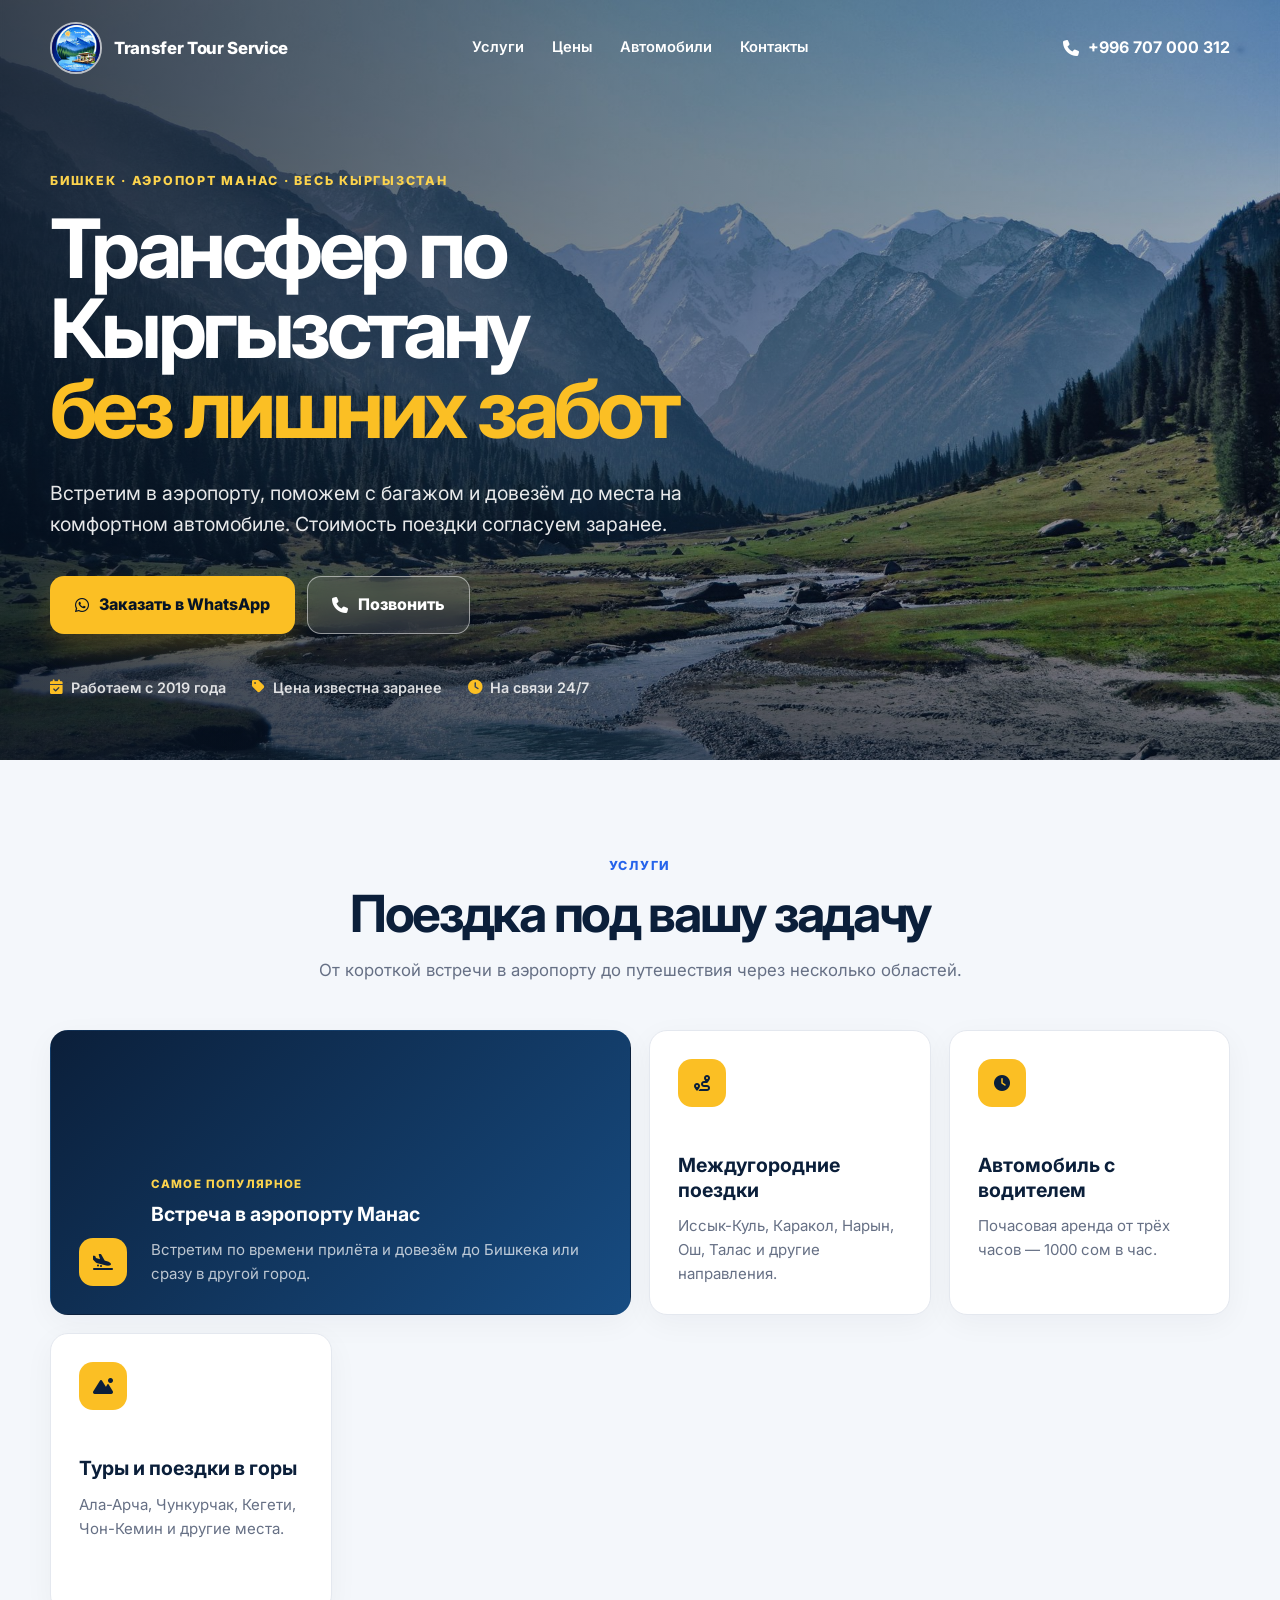
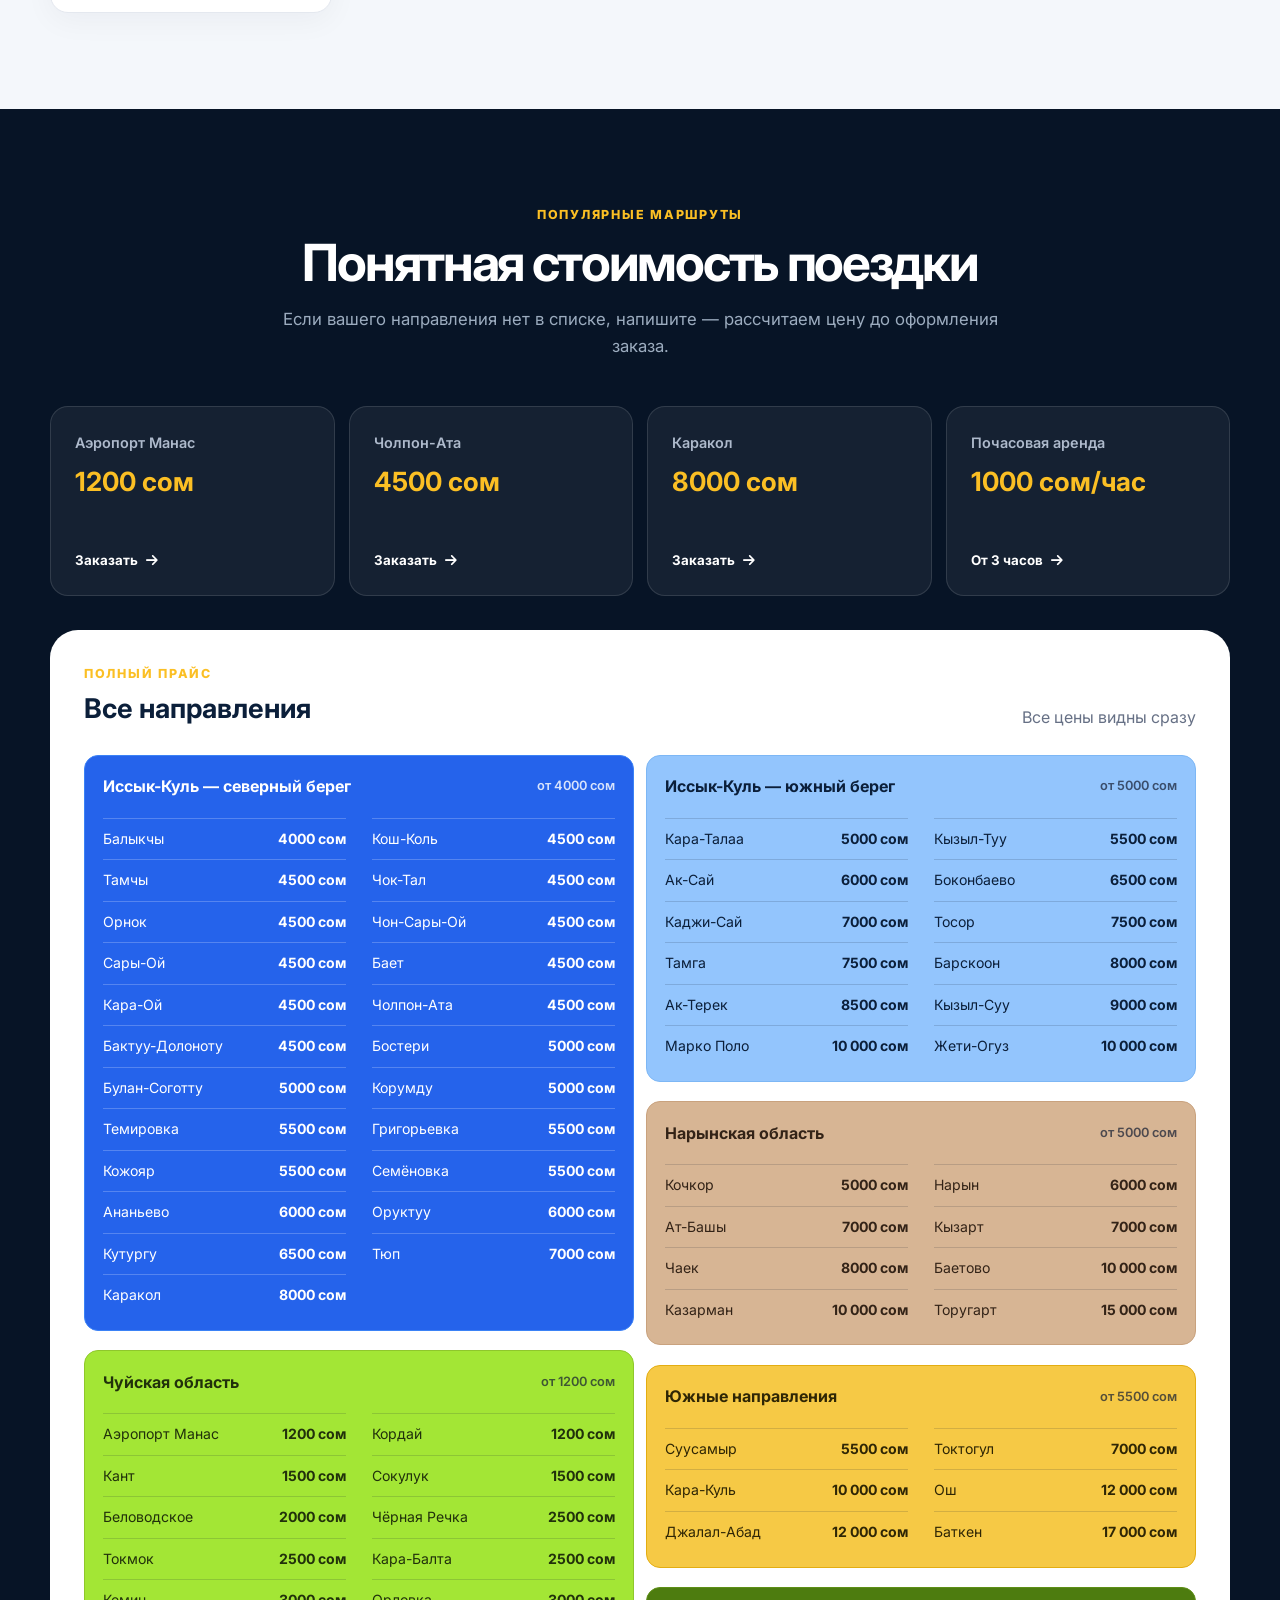
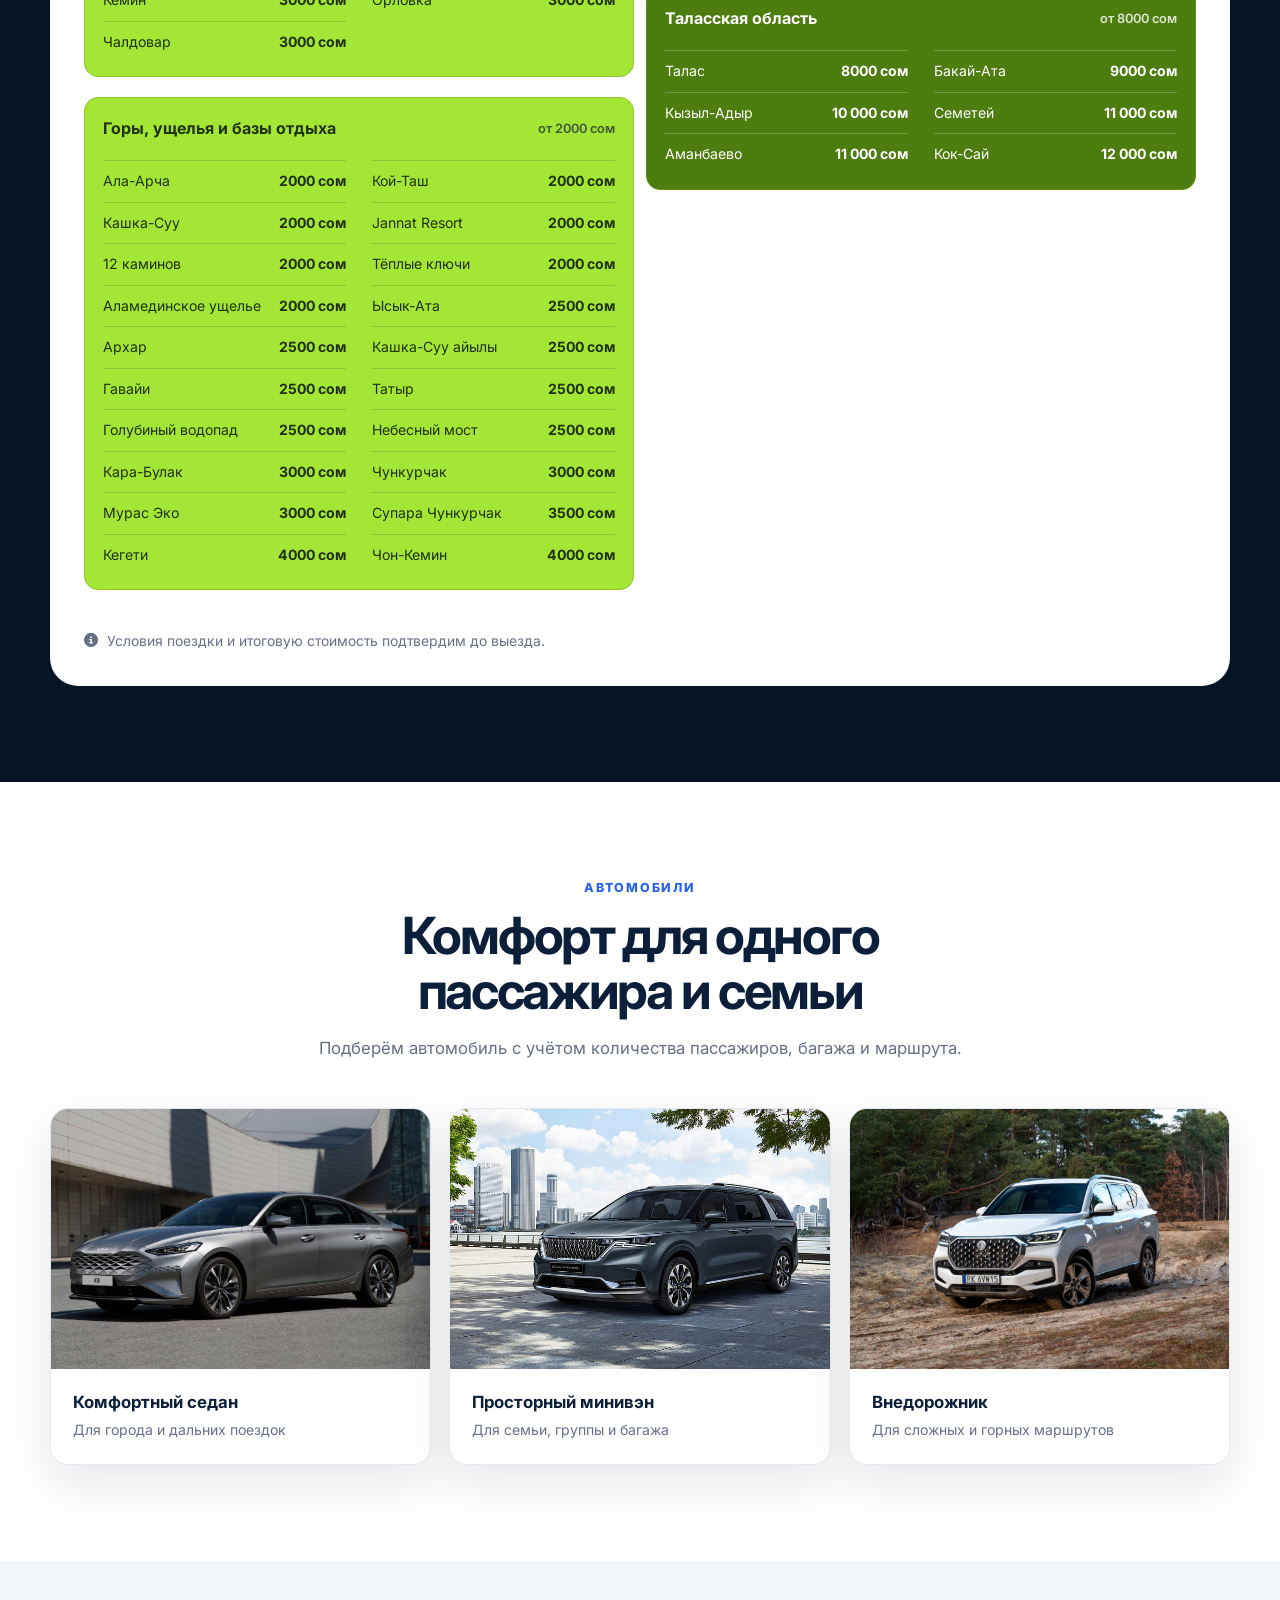
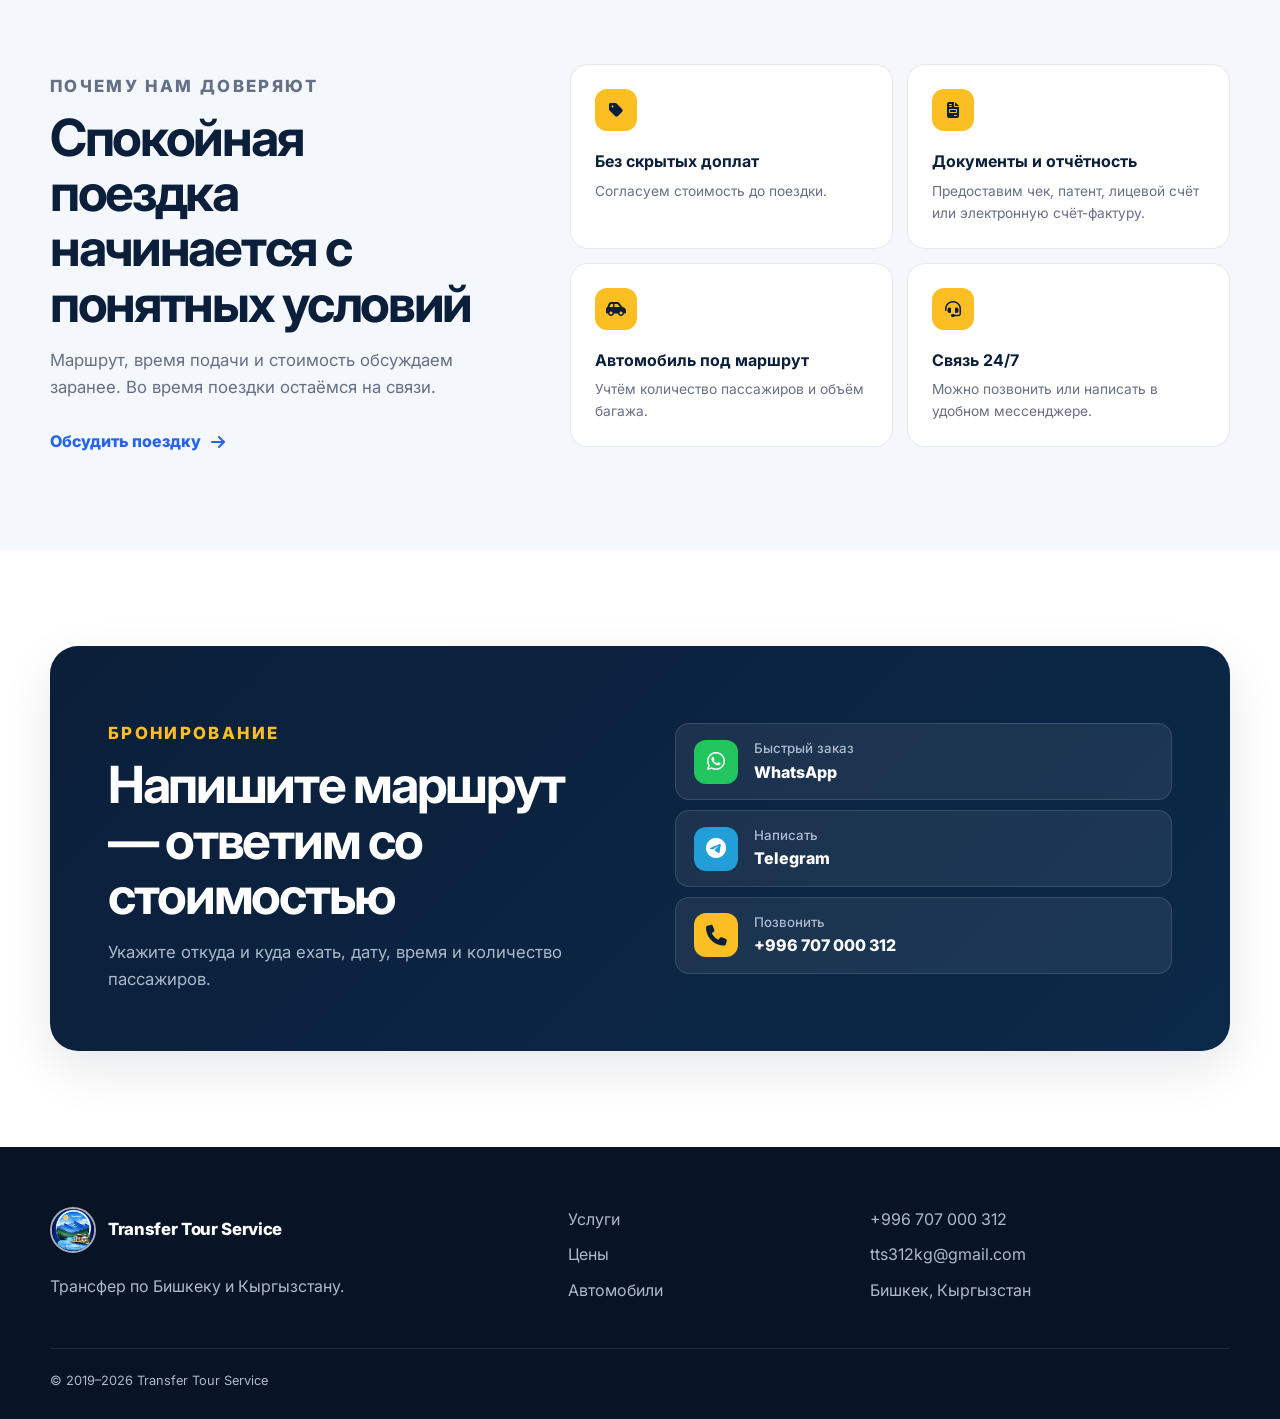
==== commit 79f08615: "new site 2" ====
--- a/index.html
+++ b/index.html
@@ -85,7 +85,7 @@
                 <h1>Трансфер по Кыргызстану<br><span>без лишних забот</span></h1>
                 <p class="hero-lead">Встретим в аэропорту, поможем с багажом и довезём до места на комфортном автомобиле. Стоимость поездки согласуем заранее.</p>
                 <div class="hero-actions">
-                    <a href="https://wa.me/996707000312?text=%D0%97%D0%B4%D1%80%D0%B0%D0%B2%D1%81%D1%82%D0%B2%D1%83%D0%B9%D1%82%D0%B5%21%20%D0%A5%D0%BE%D1%87%D1%83%20%D0%B7%D0%B0%D0%BA%D0%B0%D0%B7%D0%B0%D1%82%D1%8C%20%D1%82%D1%80%D0%B0%D0%BD%D1%81%D1%84%D0%B5%D1%80.%20%D0%9C%D0%B0%D1%80%D1%88%D1%80%D1%83%D1%82%3A%20___%20%E2%86%92%20___%2C%20%D0%B4%D0%B0%D1%82%D0%B0%3A%20___%2C%20%D0%BF%D0%B0%D1%81%D1%81%D0%B0%D0%B6%D0%B8%D1%80%D0%BE%D0%B2%3A%20___." class="btn btn-primary" target="_blank" rel="noopener" data-goal="whatsapp_hero"><i class="fab fa-whatsapp" aria-hidden="true"></i>Заказать в WhatsApp</a>
+                    <a href="https://wa.me/996707000312?text=%D0%97%D0%B4%D1%80%D0%B0%D0%B2%D1%81%D1%82%D0%B2%D1%83%D0%B9%D1%82%D0%B5" class="btn btn-primary" target="_blank" rel="noopener" data-goal="whatsapp_hero"><i class="fab fa-whatsapp" aria-hidden="true"></i>Заказать в WhatsApp</a>
                     <a href="tel:+996707000312" class="btn btn-secondary" data-goal="phone_hero"><i class="fas fa-phone" aria-hidden="true"></i>Позвонить</a>
                 </div>
                 <div class="hero-facts" aria-label="Преимущества сервиса">
@@ -115,42 +115,42 @@
             <div class="container">
                 <div class="section-heading light-heading"><p class="section-kicker">Популярные маршруты</p><h2>Понятная стоимость поездки</h2><p>Если вашего направления нет в списке, напишите — рассчитаем цену до оформления заказа.</p></div>
                 <div class="popular-routes">
-                    <a class="route-card" href="https://wa.me/996707000312?text=%D0%97%D0%B4%D1%80%D0%B0%D0%B2%D1%81%D1%82%D0%B2%D1%83%D0%B9%D1%82%D0%B5%21%20%D0%9D%D1%83%D0%B6%D0%B5%D0%BD%20%D1%82%D1%80%D0%B0%D0%BD%D1%81%D1%84%D0%B5%D1%80%20%D0%B8%D0%B7%20%D0%B0%D1%8D%D1%80%D0%BE%D0%BF%D0%BE%D1%80%D1%82%D0%B0%20%D0%9C%D0%B0%D0%BD%D0%B0%D1%81%20%D0%B2%20%D0%91%D0%B8%D1%88%D0%BA%D0%B5%D0%BA." target="_blank" rel="noopener" data-goal="route_manas"><span>Аэропорт Манас</span><strong>1200 сом</strong><small>Заказать <i class="fas fa-arrow-right" aria-hidden="true"></i></small></a>
-                    <a class="route-card" href="https://wa.me/996707000312?text=%D0%97%D0%B4%D1%80%D0%B0%D0%B2%D1%81%D1%82%D0%B2%D1%83%D0%B9%D1%82%D0%B5%21%20%D0%9D%D1%83%D0%B6%D0%B5%D0%BD%20%D1%82%D1%80%D0%B0%D0%BD%D1%81%D1%84%D0%B5%D1%80%20%D0%B8%D0%B7%20%D0%91%D0%B8%D1%88%D0%BA%D0%B5%D0%BA%D0%B0%20%D0%B2%20%D0%A7%D0%BE%D0%BB%D0%BF%D0%BE%D0%BD-%D0%90%D1%82%D1%83." target="_blank" rel="noopener" data-goal="route_cholpon_ata"><span>Чолпон-Ата</span><strong>4500 сом</strong><small>Заказать <i class="fas fa-arrow-right" aria-hidden="true"></i></small></a>
-                    <a class="route-card" href="https://wa.me/996707000312?text=%D0%97%D0%B4%D1%80%D0%B0%D0%B2%D1%81%D1%82%D0%B2%D1%83%D0%B9%D1%82%D0%B5%21%20%D0%9D%D1%83%D0%B6%D0%B5%D0%BD%20%D1%82%D1%80%D0%B0%D0%BD%D1%81%D1%84%D0%B5%D1%80%20%D0%B8%D0%B7%20%D0%91%D0%B8%D1%88%D0%BA%D0%B5%D0%BA%D0%B0%20%D0%B2%20%D0%9A%D0%B0%D1%80%D0%B0%D0%BA%D0%BE%D0%BB." target="_blank" rel="noopener" data-goal="route_karakol"><span>Каракол</span><strong>8000 сом</strong><small>Заказать <i class="fas fa-arrow-right" aria-hidden="true"></i></small></a>
-                    <a class="route-card" href="https://wa.me/996707000312?text=%D0%97%D0%B4%D1%80%D0%B0%D0%B2%D1%81%D1%82%D0%B2%D1%83%D0%B9%D1%82%D0%B5%21%20%D0%9D%D1%83%D0%B6%D0%BD%D0%B0%20%D0%BF%D0%BE%D1%87%D0%B0%D1%81%D0%BE%D0%B2%D0%B0%D1%8F%20%D0%B0%D1%80%D0%B5%D0%BD%D0%B4%D0%B0%20%D0%B0%D0%B2%D1%82%D0%BE%D0%BC%D0%BE%D0%B1%D0%B8%D0%BB%D1%8F%20%D1%81%20%D0%B2%D0%BE%D0%B4%D0%B8%D1%82%D0%B5%D0%BB%D0%B5%D0%BC." target="_blank" rel="noopener" data-goal="route_hourly"><span>Почасовая аренда</span><strong>1000 сом/час</strong><small>От 3 часов <i class="fas fa-arrow-right" aria-hidden="true"></i></small></a>
+                    <a class="route-card" href="https://wa.me/996707000312?text=%D0%97%D0%B4%D1%80%D0%B0%D0%B2%D1%81%D1%82%D0%B2%D1%83%D0%B9%D1%82%D0%B5" target="_blank" rel="noopener" data-goal="route_manas"><span>Аэропорт Манас</span><strong>1200 сом</strong><small>Заказать <i class="fas fa-arrow-right" aria-hidden="true"></i></small></a>
+                    <a class="route-card" href="https://wa.me/996707000312?text=%D0%97%D0%B4%D1%80%D0%B0%D0%B2%D1%81%D1%82%D0%B2%D1%83%D0%B9%D1%82%D0%B5" target="_blank" rel="noopener" data-goal="route_cholpon_ata"><span>Чолпон-Ата</span><strong>4500 сом</strong><small>Заказать <i class="fas fa-arrow-right" aria-hidden="true"></i></small></a>
+                    <a class="route-card" href="https://wa.me/996707000312?text=%D0%97%D0%B4%D1%80%D0%B0%D0%B2%D1%81%D1%82%D0%B2%D1%83%D0%B9%D1%82%D0%B5" target="_blank" rel="noopener" data-goal="route_karakol"><span>Каракол</span><strong>8000 сом</strong><small>Заказать <i class="fas fa-arrow-right" aria-hidden="true"></i></small></a>
+                    <a class="route-card" href="https://wa.me/996707000312?text=%D0%97%D0%B4%D1%80%D0%B0%D0%B2%D1%81%D1%82%D0%B2%D1%83%D0%B9%D1%82%D0%B5" target="_blank" rel="noopener" data-goal="route_hourly"><span>Почасовая аренда</span><strong>1000 сом/час</strong><small>От 3 часов <i class="fas fa-arrow-right" aria-hidden="true"></i></small></a>
                 </div>
 
                 <div class="price-list-wrap">
                     <div class="price-list-heading"><div><p class="section-kicker">Полный прайс</p><h3>Все направления</h3></div><p>Все цены видны сразу</p></div>
                     <div class="price-groups">
-                        <section class="price-group">
+                        <section class="price-group price-group--issyk-north">
                             <div class="price-group-heading"><strong>Иссык-Куль — северный берег</strong><span>от 4000 сом</span></div>
                             <div class="price-table">
-                                <div><span>Балыкчы</span><strong>4000 сом</strong></div><div><span>Кош-Коль</span><strong>4500 сом</strong></div><div><span>Тамчы</span><strong>4500 сом</strong></div><div><span>Чок-Тал</span><strong>4500 сом</strong></div><div><span>Орнок</span><strong>4500 сом</strong></div><div><span>Чон-Сары-Ой</span><strong>4500 сом</strong></div><div><span>Сары-Ой</span><strong>4500 сом</strong></div><div><span>Бает</span><strong>4500 сом</strong></div><div><span>Кара-Ой</span><strong>4500 сом</strong></div><div><span>Чолпон-Ата</span><strong>4500 сом</strong></div><div><span>Бактуу-Долоноту</span><strong>4500 сом</strong></div><div><span>Бостери</span><strong>5000 сом</strong></div><div><span>Булан-Соготту</span><strong>5000 сом</strong></div><div><span>Корумду</span><strong>5000 сом</strong></div><div><span>Темировка</span><strong>5500 сом</strong></div><div><span>Григорьевка</span><strong>5500 сом</strong></div><div><span>Кожояр</span><strong>5500 сом</strong></div><div><span>Семёновка</span><strong>5500 сом</strong></div><div><span>Ананьево</span><strong>6000 сом</strong></div><div><span>Оруктуу</span><strong>6000 сом</strong></div><div><span>Кутургу</span><strong>6000 сом</strong></div><div><span>Тюп</span><strong>7000 сом</strong></div><div><span>Каракол</span><strong>8000 сом</strong></div>
+                                <div><span>Балыкчы</span><strong>4000 сом</strong></div><div><span>Кош-Коль</span><strong>4500 сом</strong></div><div><span>Тамчы</span><strong>4500 сом</strong></div><div><span>Чок-Тал</span><strong>4500 сом</strong></div><div><span>Орнок</span><strong>4500 сом</strong></div><div><span>Чон-Сары-Ой</span><strong>4500 сом</strong></div><div><span>Сары-Ой</span><strong>4500 сом</strong></div><div><span>Бает</span><strong>4500 сом</strong></div><div><span>Кара-Ой</span><strong>4500 сом</strong></div><div><span>Чолпон-Ата</span><strong>4500 сом</strong></div><div><span>Бактуу-Долоноту</span><strong>4500 сом</strong></div><div><span>Бостери</span><strong>5000 сом</strong></div><div><span>Булан-Соготту</span><strong>5000 сом</strong></div><div><span>Корумду</span><strong>5000 сом</strong></div><div><span>Темировка</span><strong>5500 сом</strong></div><div><span>Григорьевка</span><strong>5500 сом</strong></div><div><span>Кожояр</span><strong>5500 сом</strong></div><div><span>Семёновка</span><strong>5500 сом</strong></div><div><span>Ананьево</span><strong>6000 сом</strong></div><div><span>Оруктуу</span><strong>6000 сом</strong></div><div><span>Кутургу</span><strong>6500 сом</strong></div><div><span>Тюп</span><strong>7000 сом</strong></div><div><span>Каракол</span><strong>8000 сом</strong></div>
                             </div>
                         </section>
-                        <section class="price-group">
+                        <section class="price-group price-group--green-light">
                             <div class="price-group-heading"><strong>Чуйская область</strong><span>от 1200 сом</span></div>
                             <div class="price-table"><div><span>Аэропорт Манас</span><strong>1200 сом</strong></div><div><span>Кордай</span><strong>1200 сом</strong></div><div><span>Кант</span><strong>1500 сом</strong></div><div><span>Сокулук</span><strong>1500 сом</strong></div><div><span>Беловодское</span><strong>2000 сом</strong></div><div><span>Чёрная Речка</span><strong>2500 сом</strong></div><div><span>Токмок</span><strong>2500 сом</strong></div><div><span>Кара-Балта</span><strong>2500 сом</strong></div><div><span>Кемин</span><strong>3000 сом</strong></div><div><span>Орловка</span><strong>3000 сом</strong></div><div><span>Чалдовар</span><strong>3000 сом</strong></div></div>
                         </section>
-                        <section class="price-group">
+                        <section class="price-group price-group--green-light">
                             <div class="price-group-heading"><strong>Горы, ущелья и базы отдыха</strong><span>от 2000 сом</span></div>
                             <div class="price-table"><div><span>Ала-Арча</span><strong>2000 сом</strong></div><div><span>Кой-Таш</span><strong>2000 сом</strong></div><div><span>Кашка-Суу</span><strong>2000 сом</strong></div><div><span>Jannat Resort</span><strong>2000 сом</strong></div><div><span>12 каминов</span><strong>2000 сом</strong></div><div><span>Тёплые ключи</span><strong>2000 сом</strong></div><div><span>Аламединское ущелье</span><strong>2000 сом</strong></div><div><span>Ысык-Ата</span><strong>2500 сом</strong></div><div><span>Архар</span><strong>2500 сом</strong></div><div><span>Кашка-Суу айылы</span><strong>2500 сом</strong></div><div><span>Гавайи</span><strong>2500 сом</strong></div><div><span>Татыр</span><strong>2500 сом</strong></div><div><span>Голубиный водопад</span><strong>2500 сом</strong></div><div><span>Небесный мост</span><strong>2500 сом</strong></div><div><span>Кара-Булак</span><strong>3000 сом</strong></div><div><span>Чункурчак</span><strong>3000 сом</strong></div><div><span>Мурас Эко</span><strong>3000 сом</strong></div><div><span>Супара Чункурчак</span><strong>3500 сом</strong></div><div><span>Кегети</span><strong>4000 сом</strong></div><div><span>Чон-Кемин</span><strong>4000 сом</strong></div></div>
                         </section>
-                        <section class="price-group">
+                        <section class="price-group price-group--issyk-south">
                             <div class="price-group-heading"><strong>Иссык-Куль — южный берег</strong><span>от 5000 сом</span></div>
                             <div class="price-table"><div><span>Кара-Талаа</span><strong>5000 сом</strong></div><div><span>Кызыл-Туу</span><strong>5500 сом</strong></div><div><span>Ак-Сай</span><strong>6000 сом</strong></div><div><span>Боконбаево</span><strong>6500 сом</strong></div><div><span>Каджи-Сай</span><strong>7000 сом</strong></div><div><span>Тосор</span><strong>7500 сом</strong></div><div><span>Тамга</span><strong>7500 сом</strong></div><div><span>Барскоон</span><strong>8000 сом</strong></div><div><span>Ак-Терек</span><strong>8500 сом</strong></div><div><span>Кызыл-Суу</span><strong>9000 сом</strong></div><div><span>Марко Поло</span><strong>10 000 сом</strong></div><div><span>Жети-Огуз</span><strong>10 000 сом</strong></div></div>
                         </section>
-                        <section class="price-group">
+                        <section class="price-group price-group--naryn">
                             <div class="price-group-heading"><strong>Нарынская область</strong><span>от 5000 сом</span></div>
                             <div class="price-table"><div><span>Кочкор</span><strong>5000 сом</strong></div><div><span>Нарын</span><strong>6000 сом</strong></div><div><span>Ат-Башы</span><strong>7000 сом</strong></div><div><span>Кызарт</span><strong>7000 сом</strong></div><div><span>Чаек</span><strong>8000 сом</strong></div><div><span>Баетово</span><strong>10 000 сом</strong></div><div><span>Казарман</span><strong>10 000 сом</strong></div><div><span>Торугарт</span><strong>15 000 сом</strong></div></div>
                         </section>
-                        <section class="price-group">
+                        <section class="price-group price-group--south">
                             <div class="price-group-heading"><strong>Южные направления</strong><span>от 5500 сом</span></div>
                             <div class="price-table"><div><span>Суусамыр</span><strong>5500 сом</strong></div><div><span>Токтогул</span><strong>7000 сом</strong></div><div><span>Кара-Куль</span><strong>10 000 сом</strong></div><div><span>Ош</span><strong>12 000 сом</strong></div><div><span>Джалал-Абад</span><strong>12 000 сом</strong></div><div><span>Баткен</span><strong>17 000 сом</strong></div></div>
                         </section>
-                        <section class="price-group">
+                        <section class="price-group price-group--talas">
                             <div class="price-group-heading"><strong>Таласская область</strong><span>от 8000 сом</span></div>
                             <div class="price-table"><div><span>Талас</span><strong>8000 сом</strong></div><div><span>Бакай-Ата</span><strong>9000 сом</strong></div><div><span>Кызыл-Адыр</span><strong>10 000 сом</strong></div><div><span>Семетей</span><strong>11 000 сом</strong></div><div><span>Аманбаево</span><strong>11 000 сом</strong></div><div><span>Кок-Сай</span><strong>12 000 сом</strong></div></div>
                         </section>
@@ -187,8 +187,8 @@
             <div class="container contact-panel">
                 <div class="contact-copy"><p class="section-kicker">Бронирование</p><h2>Напишите маршрут — ответим со стоимостью</h2><p>Укажите откуда и куда ехать, дату, время и количество пассажиров.</p></div>
                 <div class="contact-actions">
-                    <a href="https://wa.me/996707000312?text=%D0%97%D0%B4%D1%80%D0%B0%D0%B2%D1%81%D1%82%D0%B2%D1%83%D0%B9%D1%82%D0%B5%21%20%D0%A5%D0%BE%D1%87%D1%83%20%D0%B7%D0%B0%D0%BA%D0%B0%D0%B7%D0%B0%D1%82%D1%8C%20%D1%82%D1%80%D0%B0%D0%BD%D1%81%D1%84%D0%B5%D1%80.%20%D0%9C%D0%B0%D1%80%D1%88%D1%80%D1%83%D1%82%3A%20___%20%E2%86%92%20___%2C%20%D0%B4%D0%B0%D1%82%D0%B0%3A%20___%2C%20%D0%BF%D0%B0%D1%81%D1%81%D0%B0%D0%B6%D0%B8%D1%80%D0%BE%D0%B2%3A%20___." class="contact-button whatsapp-button" target="_blank" rel="noopener" data-goal="whatsapp_contacts"><i class="fab fa-whatsapp" aria-hidden="true"></i><span><small>Быстрый заказ</small>WhatsApp</span></a>
-                    <a href="https://t.me/transfer_tour_service_kg" class="contact-button telegram-button" target="_blank" rel="noopener" data-goal="telegram_contacts"><i class="fab fa-telegram" aria-hidden="true"></i><span><small>Написать</small>Telegram</span></a>
+                    <a href="https://wa.me/996707000312?text=%D0%97%D0%B4%D1%80%D0%B0%D0%B2%D1%81%D1%82%D0%B2%D1%83%D0%B9%D1%82%D0%B5" class="contact-button whatsapp-button" target="_blank" rel="noopener" data-goal="whatsapp_contacts"><i class="fab fa-whatsapp" aria-hidden="true"></i><span><small>Быстрый заказ</small>WhatsApp</span></a>
+                    <a href="https://t.me/tts312kg" class="contact-button telegram-button" target="_blank" rel="noopener" data-goal="telegram_contacts"><i class="fab fa-telegram" aria-hidden="true"></i><span><small>Написать</small>Telegram</span></a>
                     <a href="tel:+996707000312" class="contact-button phone-button" data-goal="phone_contacts"><i class="fas fa-phone" aria-hidden="true"></i><span><small>Позвонить</small>+996 707 000 312</span></a>
                 </div>
             </div>
@@ -206,7 +206,7 @@
 
     <div class="mobile-actions" aria-label="Быстрая связь">
         <a href="tel:+996707000312" data-goal="phone_sticky"><i class="fas fa-phone" aria-hidden="true"></i><span>Позвонить</span></a>
-        <a href="https://wa.me/996707000312?text=%D0%97%D0%B4%D1%80%D0%B0%D0%B2%D1%81%D1%82%D0%B2%D1%83%D0%B9%D1%82%D0%B5%21%20%D0%A5%D0%BE%D1%87%D1%83%20%D0%B7%D0%B0%D0%BA%D0%B0%D0%B7%D0%B0%D1%82%D1%8C%20%D1%82%D1%80%D0%B0%D0%BD%D1%81%D1%84%D0%B5%D1%80." target="_blank" rel="noopener" data-goal="whatsapp_sticky"><i class="fab fa-whatsapp" aria-hidden="true"></i><span>WhatsApp</span></a>
+        <a href="https://wa.me/996707000312?text=%D0%97%D0%B4%D1%80%D0%B0%D0%B2%D1%81%D1%82%D0%B2%D1%83%D0%B9%D1%82%D0%B5" target="_blank" rel="noopener" data-goal="whatsapp_sticky"><i class="fab fa-whatsapp" aria-hidden="true"></i><span>WhatsApp</span></a>
     </div>
     <script>
         document.querySelectorAll("[data-goal]").forEach(function (link) {
--- a/Index.css
+++ b/Index.css
@@ -144,6 +144,36 @@
 .price-table { display: grid; grid-template-columns: 1fr 1fr; padding: 0 18px 14px; column-gap: 26px; }
 .price-table div { display: flex; align-items: center; justify-content: space-between; gap: 16px; padding: 9px 0; border-top: 1px solid #edf0f4; font-size: .88rem; }
 .price-table strong { color: var(--navy-900); white-space: nowrap; }
+.price-group--issyk-north { color: #fff; border-color: #3b82f6; background: #2563eb; }
+.price-group--green-light { color: #21310b; border-color: #8fc72c; background: #a3e635; }
+.price-group--issyk-south { color: var(--navy-900); border-color: #7db7f5; background: #93c5fd; }
+.price-group--naryn { color: #332317; border-color: #c9a27e; background: #d7b594; }
+.price-group--south { color: #2f2605; border-color: #e3ad12; background: #f6c945; }
+.price-group--talas { color: #fff; border-color: #5e8f16; background: #4d7c0f; }
+.price-group--issyk-north .price-group-heading,
+.price-group--talas .price-group-heading { color: #fff; }
+.price-group--issyk-north .price-group-heading span,
+.price-group--talas .price-group-heading span { color: rgba(255, 255, 255, .82); }
+.price-group--issyk-north .price-table strong,
+.price-group--talas .price-table strong { color: #fff; }
+.price-group--issyk-north .price-table div,
+.price-group--talas .price-table div { border-color: rgba(255, 255, 255, .22); }
+.price-group--issyk-south .price-group-heading,
+.price-group--green-light .price-group-heading,
+.price-group--naryn .price-group-heading,
+.price-group--south .price-group-heading { color: inherit; }
+.price-group--issyk-south .price-group-heading span,
+.price-group--green-light .price-group-heading span,
+.price-group--naryn .price-group-heading span,
+.price-group--south .price-group-heading span { color: rgba(23, 32, 51, .72); }
+.price-group--issyk-south .price-table strong,
+.price-group--green-light .price-table strong,
+.price-group--naryn .price-table strong,
+.price-group--south .price-table strong { color: inherit; }
+.price-group--issyk-south .price-table div,
+.price-group--green-light .price-table div,
+.price-group--naryn .price-table div,
+.price-group--south .price-table div { border-color: rgba(23, 32, 51, .16); }
 .price-note { display: flex; align-items: center; gap: 9px; margin-top: 20px; color: var(--muted); font-size: .87rem; }
 
 /* Fleet */
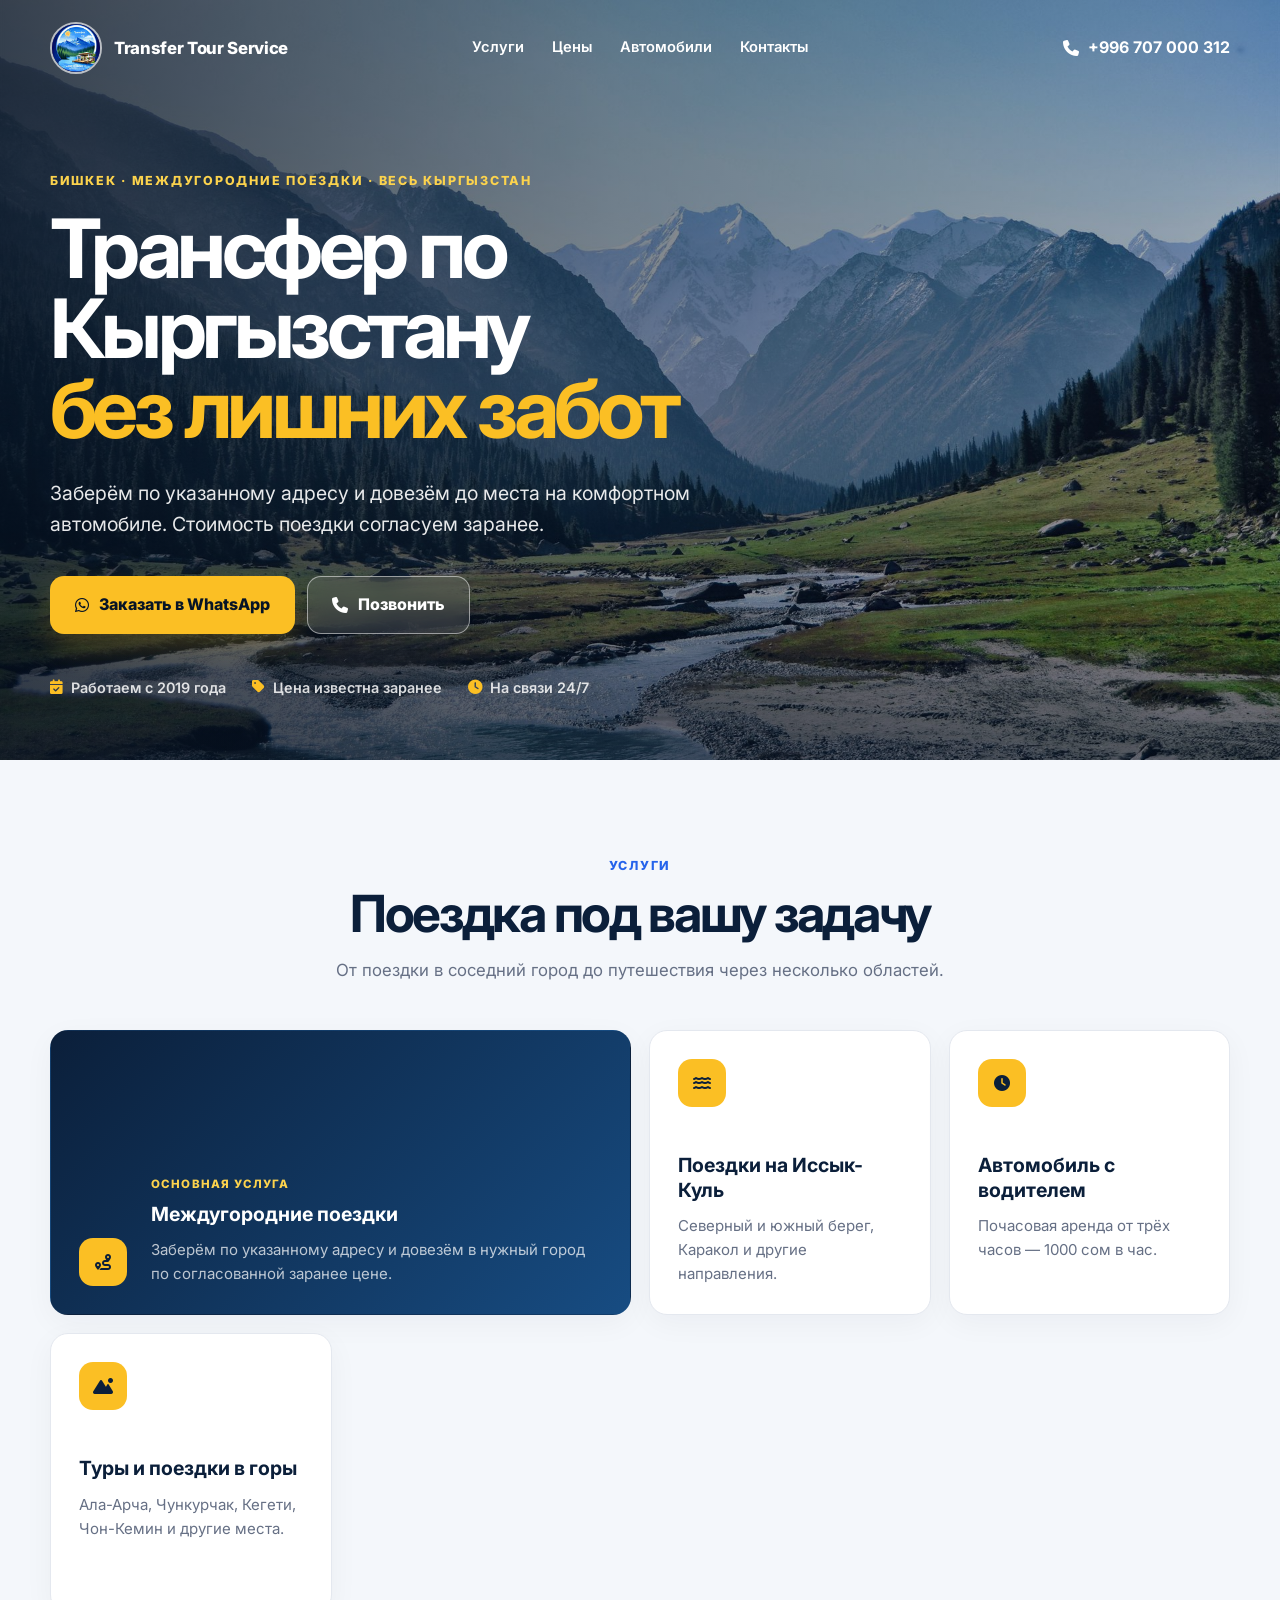
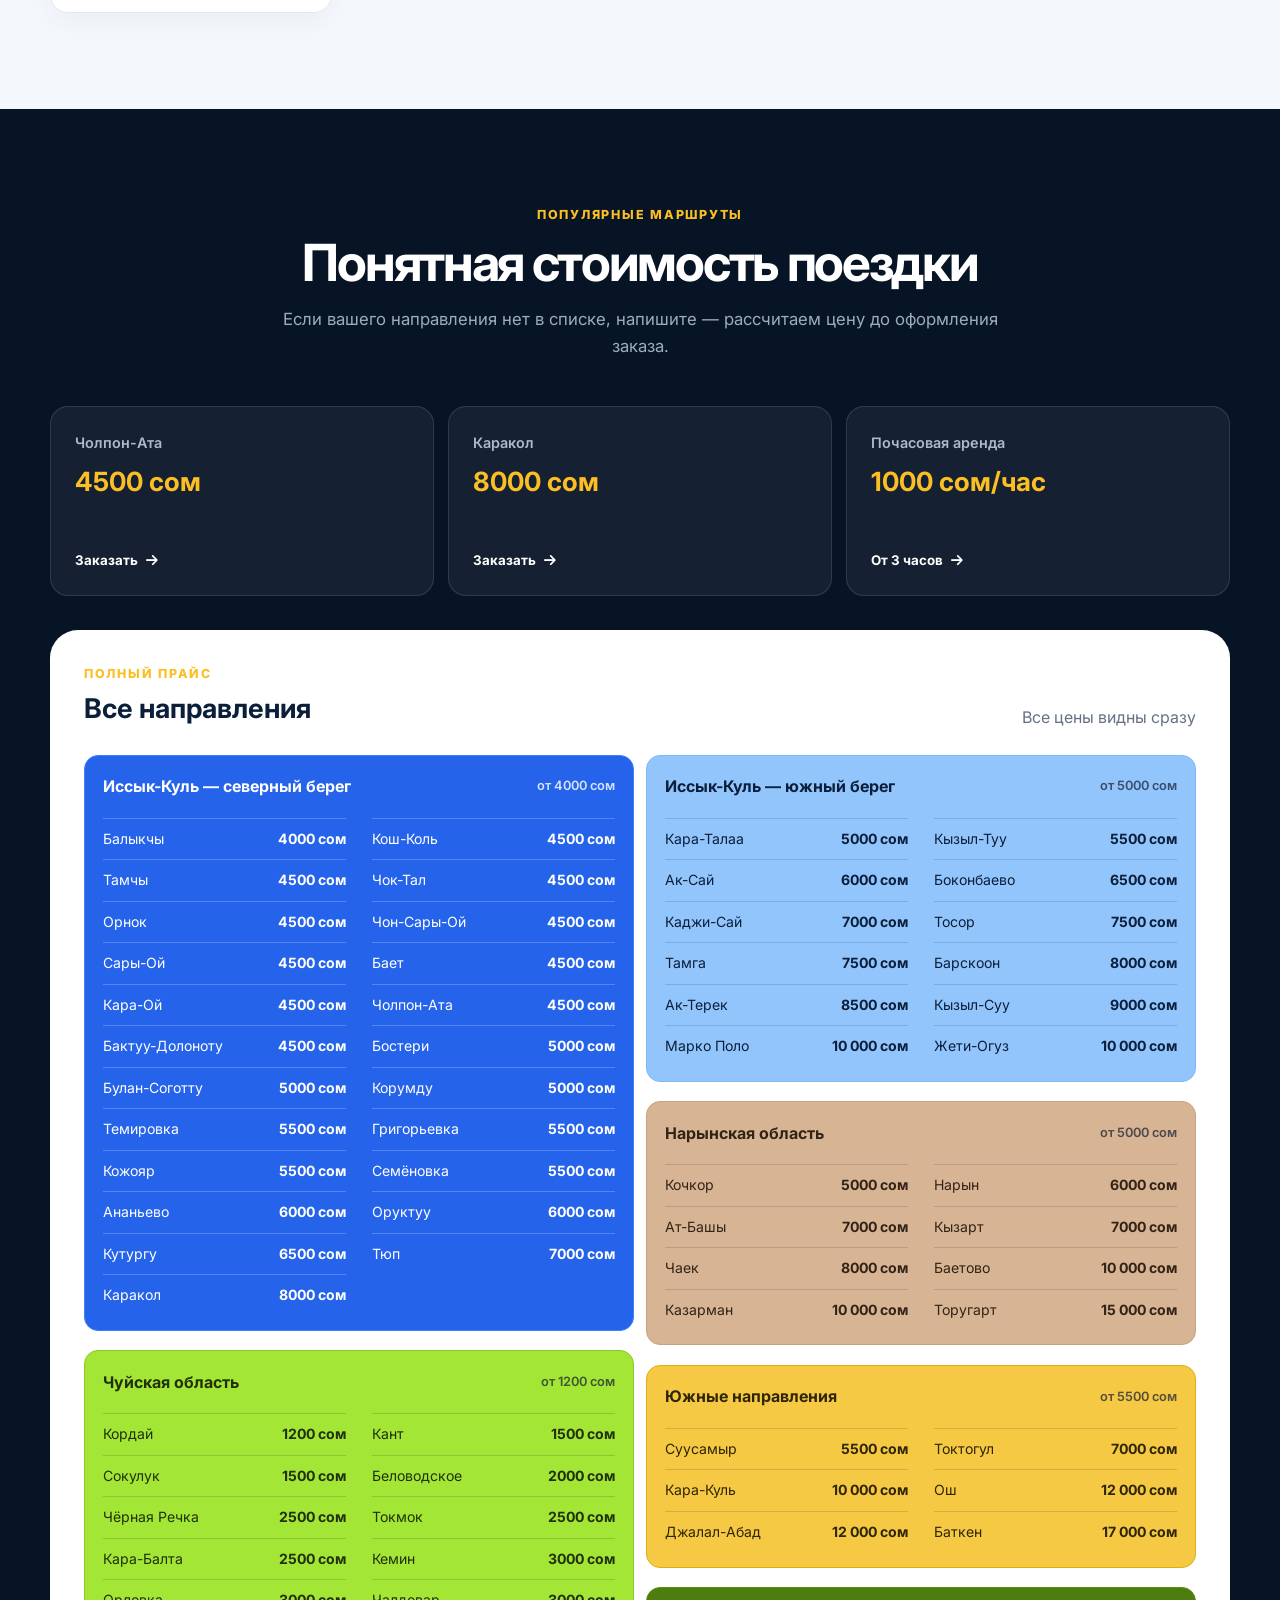
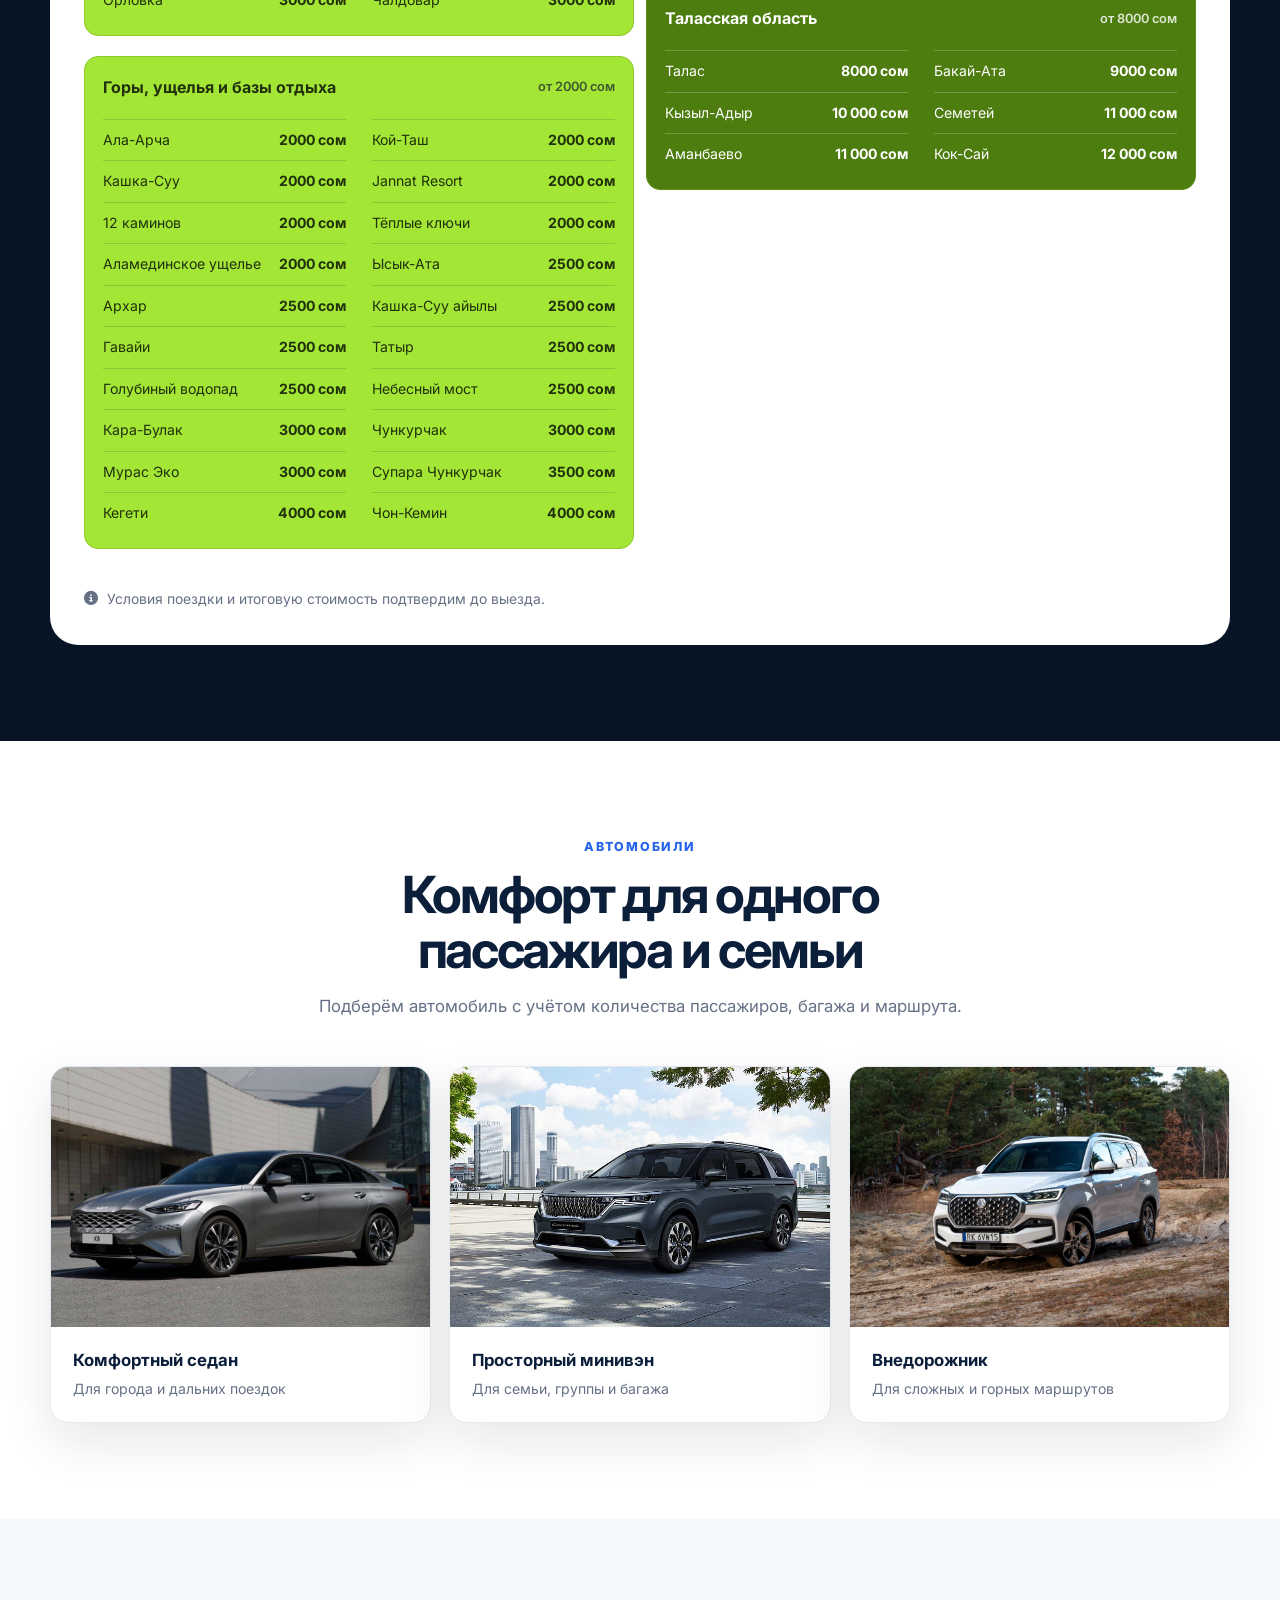
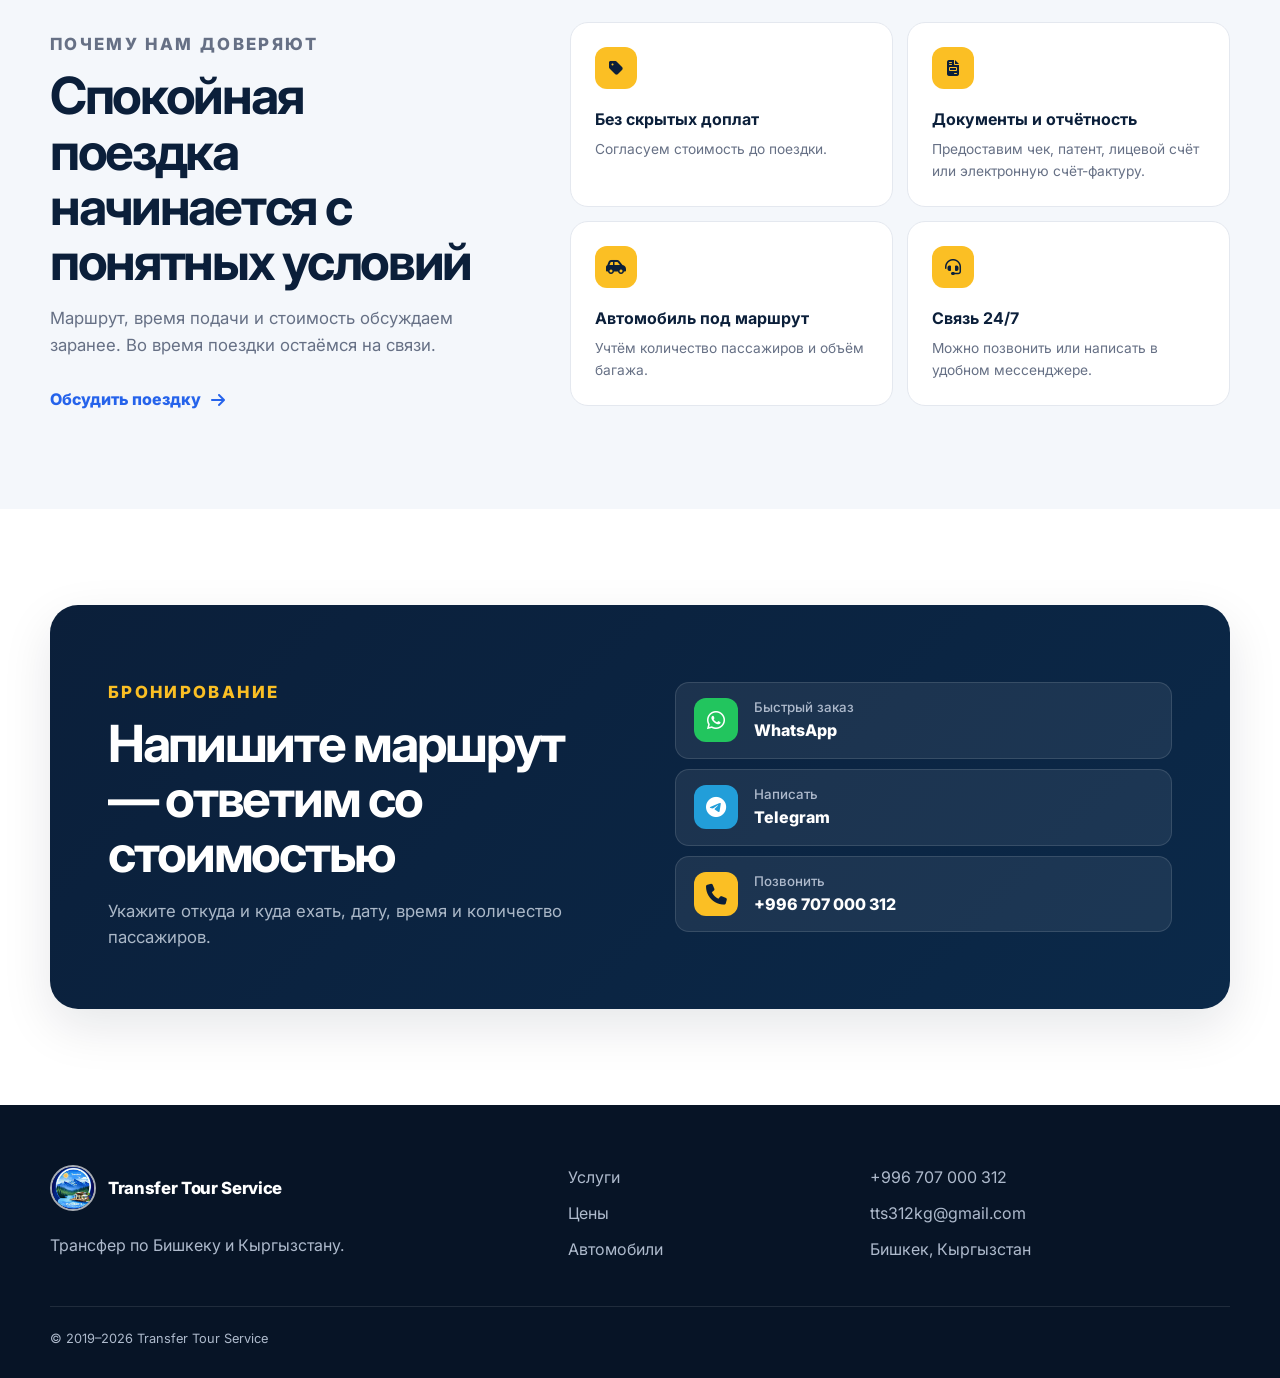
==== commit 39ff2986: "fix new suite 3" ====
--- a/index.html
+++ b/index.html
@@ -3,13 +3,13 @@
 <head>
     <meta charset="UTF-8">
     <meta name="viewport" content="width=device-width, initial-scale=1.0">
-    <meta name="description" content="Трансфер из Бишкека по Кыргызстану: аэропорт Манас, Иссык-Куль, Каракол, Ош и другие направления. Фиксированные цены, комфортные автомобили, связь 24/7.">
+    <meta name="description" content="Междугородний трансфер из Бишкека по Кыргызстану: Иссык-Куль, Каракол, Нарын, Ош, Талас и другие направления. Фиксированные цены, комфортные автомобили, связь 24/7.">
     <meta name="theme-color" content="#0b1f3a">
     <meta name="robots" content="index, follow">
     <meta property="og:type" content="website">
     <meta property="og:locale" content="ru_RU">
     <meta property="og:title" content="Transfer Tour Service — трансфер по Кыргызстану">
-    <meta property="og:description" content="Встреча в аэропорту Манас, поездки по Бишкеку и междугородние трансферы по фиксированной цене.">
+    <meta property="og:description" content="Междугородние поездки из Бишкека по Кыргызстану на комфортном автомобиле и по согласованной заранее цене.">
     <title>Трансфер по Кыргызстану | Transfer Tour Service</title>
     <link rel="icon" href="./img/logo-160.jpg" type="image/jpeg">
     <link rel="preconnect" href="https://fonts.googleapis.com">
@@ -22,7 +22,7 @@
         "@context": "https://schema.org",
         "@type": "LocalBusiness",
         "name": "Transfer Tour Service",
-        "description": "Трансфер из Бишкека по Кыргызстану, встреча в аэропорту Манас и междугородние поездки.",
+        "description": "Междугородний трансфер из Бишкека по Кыргызстану по согласованной заранее цене.",
         "telephone": "+996707000312",
         "email": "tts312kg@gmail.com",
         "priceRange": "$$",
@@ -81,9 +81,9 @@
     <main id="top">
         <section class="hero">
             <div class="container hero-content">
-                <p class="eyebrow">Бишкек · аэропорт Манас · весь Кыргызстан</p>
+                <p class="eyebrow">Бишкек · междугородние поездки · весь Кыргызстан</p>
                 <h1>Трансфер по Кыргызстану<br><span>без лишних забот</span></h1>
-                <p class="hero-lead">Встретим в аэропорту, поможем с багажом и довезём до места на комфортном автомобиле. Стоимость поездки согласуем заранее.</p>
+                <p class="hero-lead">Заберём по указанному адресу и довезём до места на комфортном автомобиле. Стоимость поездки согласуем заранее.</p>
                 <div class="hero-actions">
                     <a href="https://wa.me/996707000312?text=%D0%97%D0%B4%D1%80%D0%B0%D0%B2%D1%81%D1%82%D0%B2%D1%83%D0%B9%D1%82%D0%B5" class="btn btn-primary" target="_blank" rel="noopener" data-goal="whatsapp_hero"><i class="fab fa-whatsapp" aria-hidden="true"></i>Заказать в WhatsApp</a>
                     <a href="tel:+996707000312" class="btn btn-secondary" data-goal="phone_hero"><i class="fas fa-phone" aria-hidden="true"></i>Позвонить</a>
@@ -98,13 +98,13 @@
 
         <section id="services" class="section services-section">
             <div class="container">
-                <div class="section-heading"><p class="section-kicker">Услуги</p><h2>Поездка под вашу задачу</h2><p>От короткой встречи в аэропорту до путешествия через несколько областей.</p></div>
+                <div class="section-heading"><p class="section-kicker">Услуги</p><h2>Поездка под вашу задачу</h2><p>От поездки в соседний город до путешествия через несколько областей.</p></div>
                 <div class="service-grid">
                     <article class="service-card featured-service">
-                        <div class="service-icon"><i class="fas fa-plane-arrival" aria-hidden="true"></i></div>
-                        <div><p class="card-label">Самое популярное</p><h3>Встреча в аэропорту Манас</h3><p>Встретим по времени прилёта и довезём до Бишкека или сразу в другой город.</p></div>
+                        <div class="service-icon"><i class="fas fa-route" aria-hidden="true"></i></div>
+                        <div><p class="card-label">Основная услуга</p><h3>Междугородние поездки</h3><p>Заберём по указанному адресу и довезём в нужный город по согласованной заранее цене.</p></div>
                     </article>
-                    <article class="service-card"><div class="service-icon"><i class="fas fa-route" aria-hidden="true"></i></div><h3>Междугородние поездки</h3><p>Иссык-Куль, Каракол, Нарын, Ош, Талас и другие направления.</p></article>
+                    <article class="service-card"><div class="service-icon"><i class="fas fa-water" aria-hidden="true"></i></div><h3>Поездки на Иссык-Куль</h3><p>Северный и южный берег, Каракол и другие направления.</p></article>
                     <article class="service-card"><div class="service-icon"><i class="fas fa-clock" aria-hidden="true"></i></div><h3>Автомобиль с водителем</h3><p>Почасовая аренда от трёх часов — 1000 сом в час.</p></article>
                     <article class="service-card"><div class="service-icon"><i class="fas fa-mountain-sun" aria-hidden="true"></i></div><h3>Туры и поездки в горы</h3><p>Ала-Арча, Чункурчак, Кегети, Чон-Кемин и другие места.</p></article>
                 </div>
@@ -115,7 +115,6 @@
             <div class="container">
                 <div class="section-heading light-heading"><p class="section-kicker">Популярные маршруты</p><h2>Понятная стоимость поездки</h2><p>Если вашего направления нет в списке, напишите — рассчитаем цену до оформления заказа.</p></div>
                 <div class="popular-routes">
-                    <a class="route-card" href="https://wa.me/996707000312?text=%D0%97%D0%B4%D1%80%D0%B0%D0%B2%D1%81%D1%82%D0%B2%D1%83%D0%B9%D1%82%D0%B5" target="_blank" rel="noopener" data-goal="route_manas"><span>Аэропорт Манас</span><strong>1200 сом</strong><small>Заказать <i class="fas fa-arrow-right" aria-hidden="true"></i></small></a>
                     <a class="route-card" href="https://wa.me/996707000312?text=%D0%97%D0%B4%D1%80%D0%B0%D0%B2%D1%81%D1%82%D0%B2%D1%83%D0%B9%D1%82%D0%B5" target="_blank" rel="noopener" data-goal="route_cholpon_ata"><span>Чолпон-Ата</span><strong>4500 сом</strong><small>Заказать <i class="fas fa-arrow-right" aria-hidden="true"></i></small></a>
                     <a class="route-card" href="https://wa.me/996707000312?text=%D0%97%D0%B4%D1%80%D0%B0%D0%B2%D1%81%D1%82%D0%B2%D1%83%D0%B9%D1%82%D0%B5" target="_blank" rel="noopener" data-goal="route_karakol"><span>Каракол</span><strong>8000 сом</strong><small>Заказать <i class="fas fa-arrow-right" aria-hidden="true"></i></small></a>
                     <a class="route-card" href="https://wa.me/996707000312?text=%D0%97%D0%B4%D1%80%D0%B0%D0%B2%D1%81%D1%82%D0%B2%D1%83%D0%B9%D1%82%D0%B5" target="_blank" rel="noopener" data-goal="route_hourly"><span>Почасовая аренда</span><strong>1000 сом/час</strong><small>От 3 часов <i class="fas fa-arrow-right" aria-hidden="true"></i></small></a>
@@ -132,7 +131,7 @@
                         </section>
                         <section class="price-group price-group--green-light">
                             <div class="price-group-heading"><strong>Чуйская область</strong><span>от 1200 сом</span></div>
-                            <div class="price-table"><div><span>Аэропорт Манас</span><strong>1200 сом</strong></div><div><span>Кордай</span><strong>1200 сом</strong></div><div><span>Кант</span><strong>1500 сом</strong></div><div><span>Сокулук</span><strong>1500 сом</strong></div><div><span>Беловодское</span><strong>2000 сом</strong></div><div><span>Чёрная Речка</span><strong>2500 сом</strong></div><div><span>Токмок</span><strong>2500 сом</strong></div><div><span>Кара-Балта</span><strong>2500 сом</strong></div><div><span>Кемин</span><strong>3000 сом</strong></div><div><span>Орловка</span><strong>3000 сом</strong></div><div><span>Чалдовар</span><strong>3000 сом</strong></div></div>
+                            <div class="price-table"><div><span>Кордай</span><strong>1200 сом</strong></div><div><span>Кант</span><strong>1500 сом</strong></div><div><span>Сокулук</span><strong>1500 сом</strong></div><div><span>Беловодское</span><strong>2000 сом</strong></div><div><span>Чёрная Речка</span><strong>2500 сом</strong></div><div><span>Токмок</span><strong>2500 сом</strong></div><div><span>Кара-Балта</span><strong>2500 сом</strong></div><div><span>Кемин</span><strong>3000 сом</strong></div><div><span>Орловка</span><strong>3000 сом</strong></div><div><span>Чалдовар</span><strong>3000 сом</strong></div></div>
                         </section>
                         <section class="price-group price-group--green-light">
                             <div class="price-group-heading"><strong>Горы, ущелья и базы отдыха</strong><span>от 2000 сом</span></div>
--- a/Index.css
+++ b/Index.css
@@ -116,7 +116,7 @@
 .light-heading h2 { color: #fff; }
 .light-heading > p:last-child { color: #9cacbf; }
 .light-heading .section-kicker, .routes-section .section-kicker { color: var(--amber-400); }
-.popular-routes { display: grid; grid-template-columns: repeat(4, 1fr); gap: 14px; }
+.popular-routes { display: grid; grid-template-columns: repeat(3, 1fr); gap: 14px; }
 .route-card {
     display: flex;
     min-height: 190px;
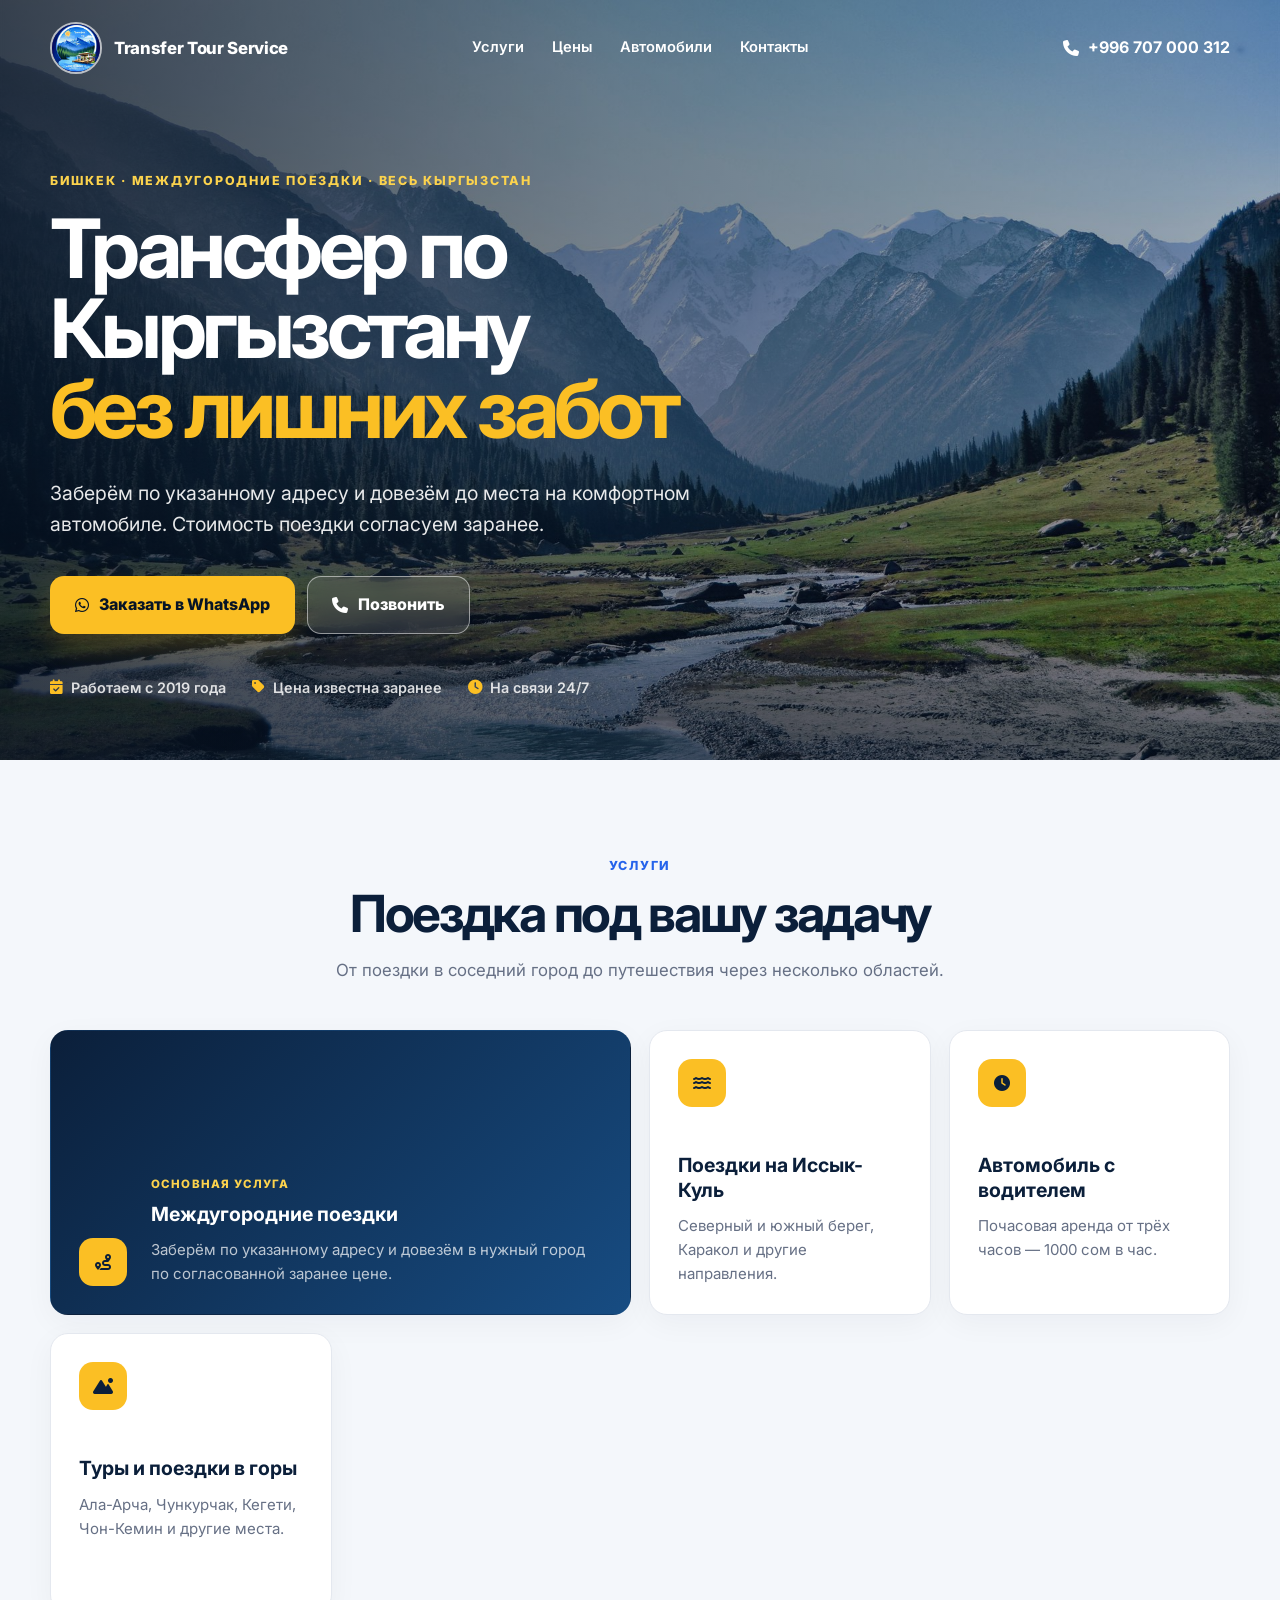
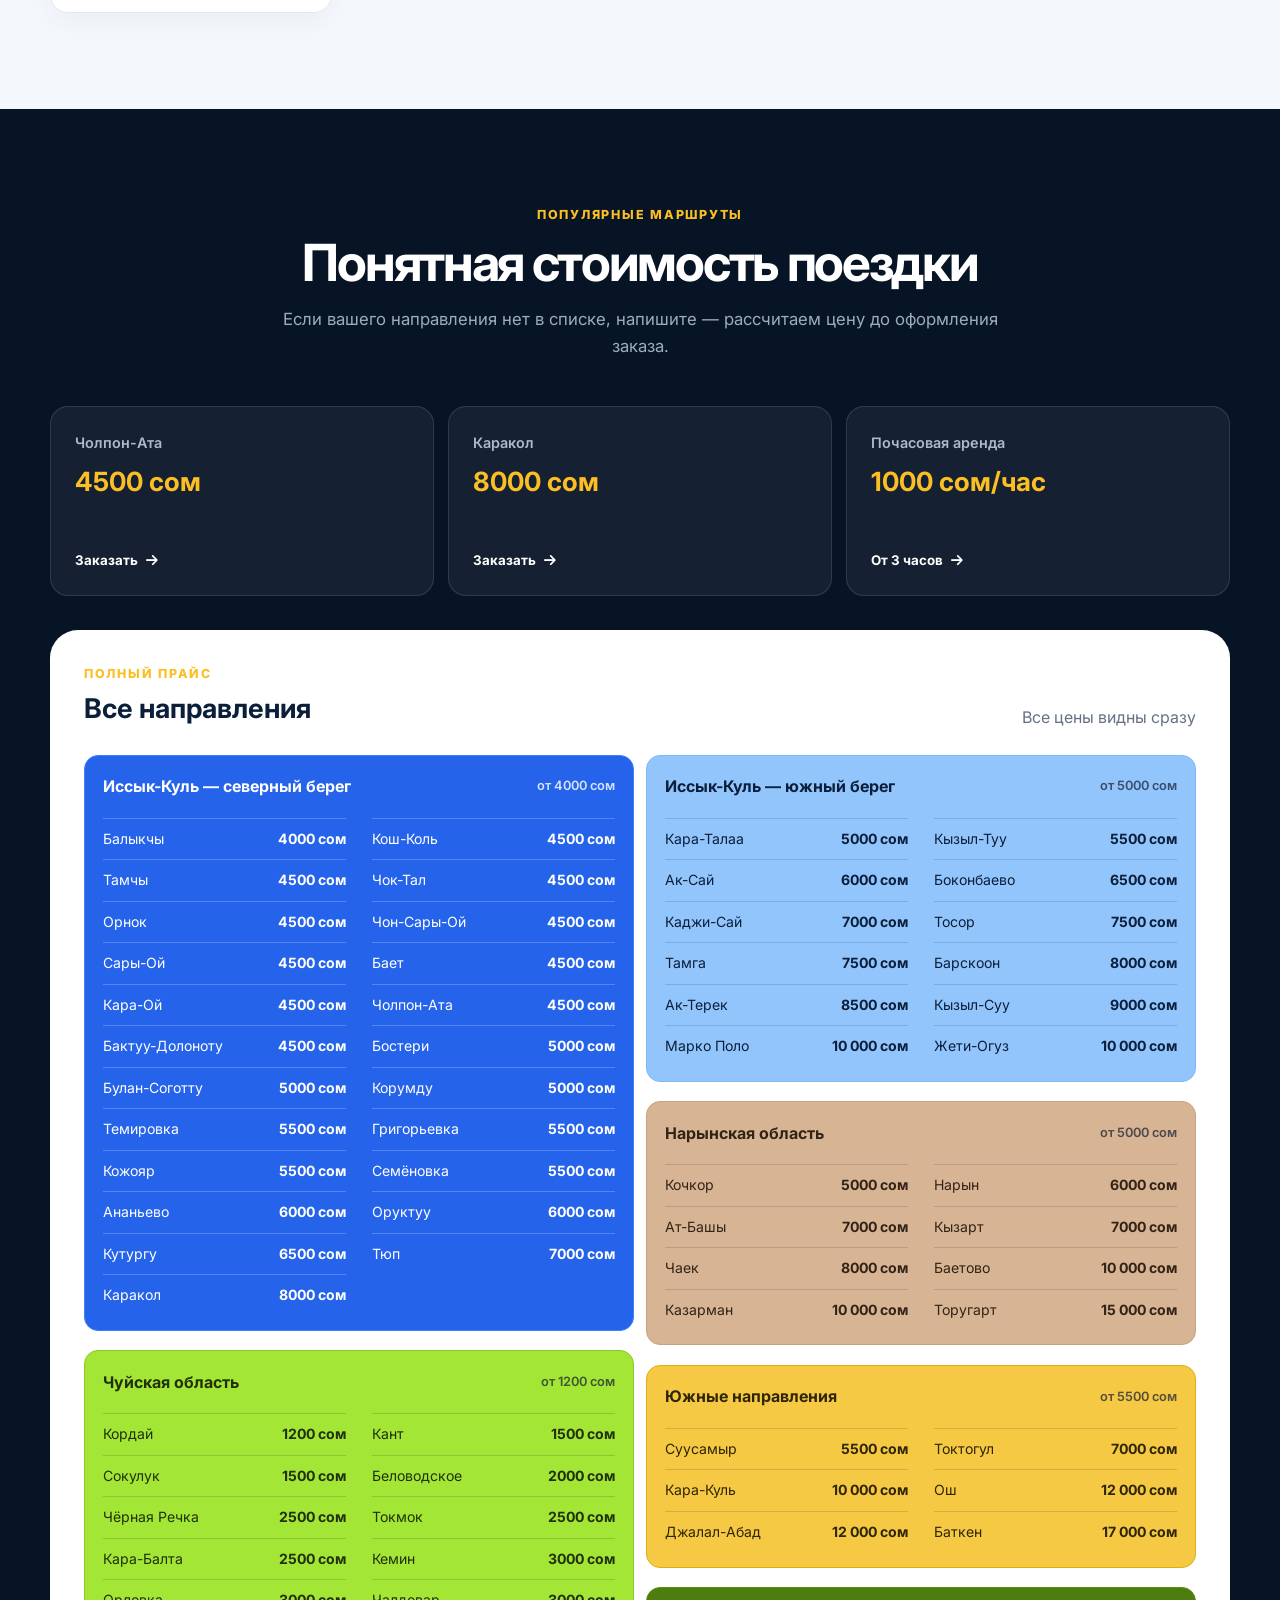
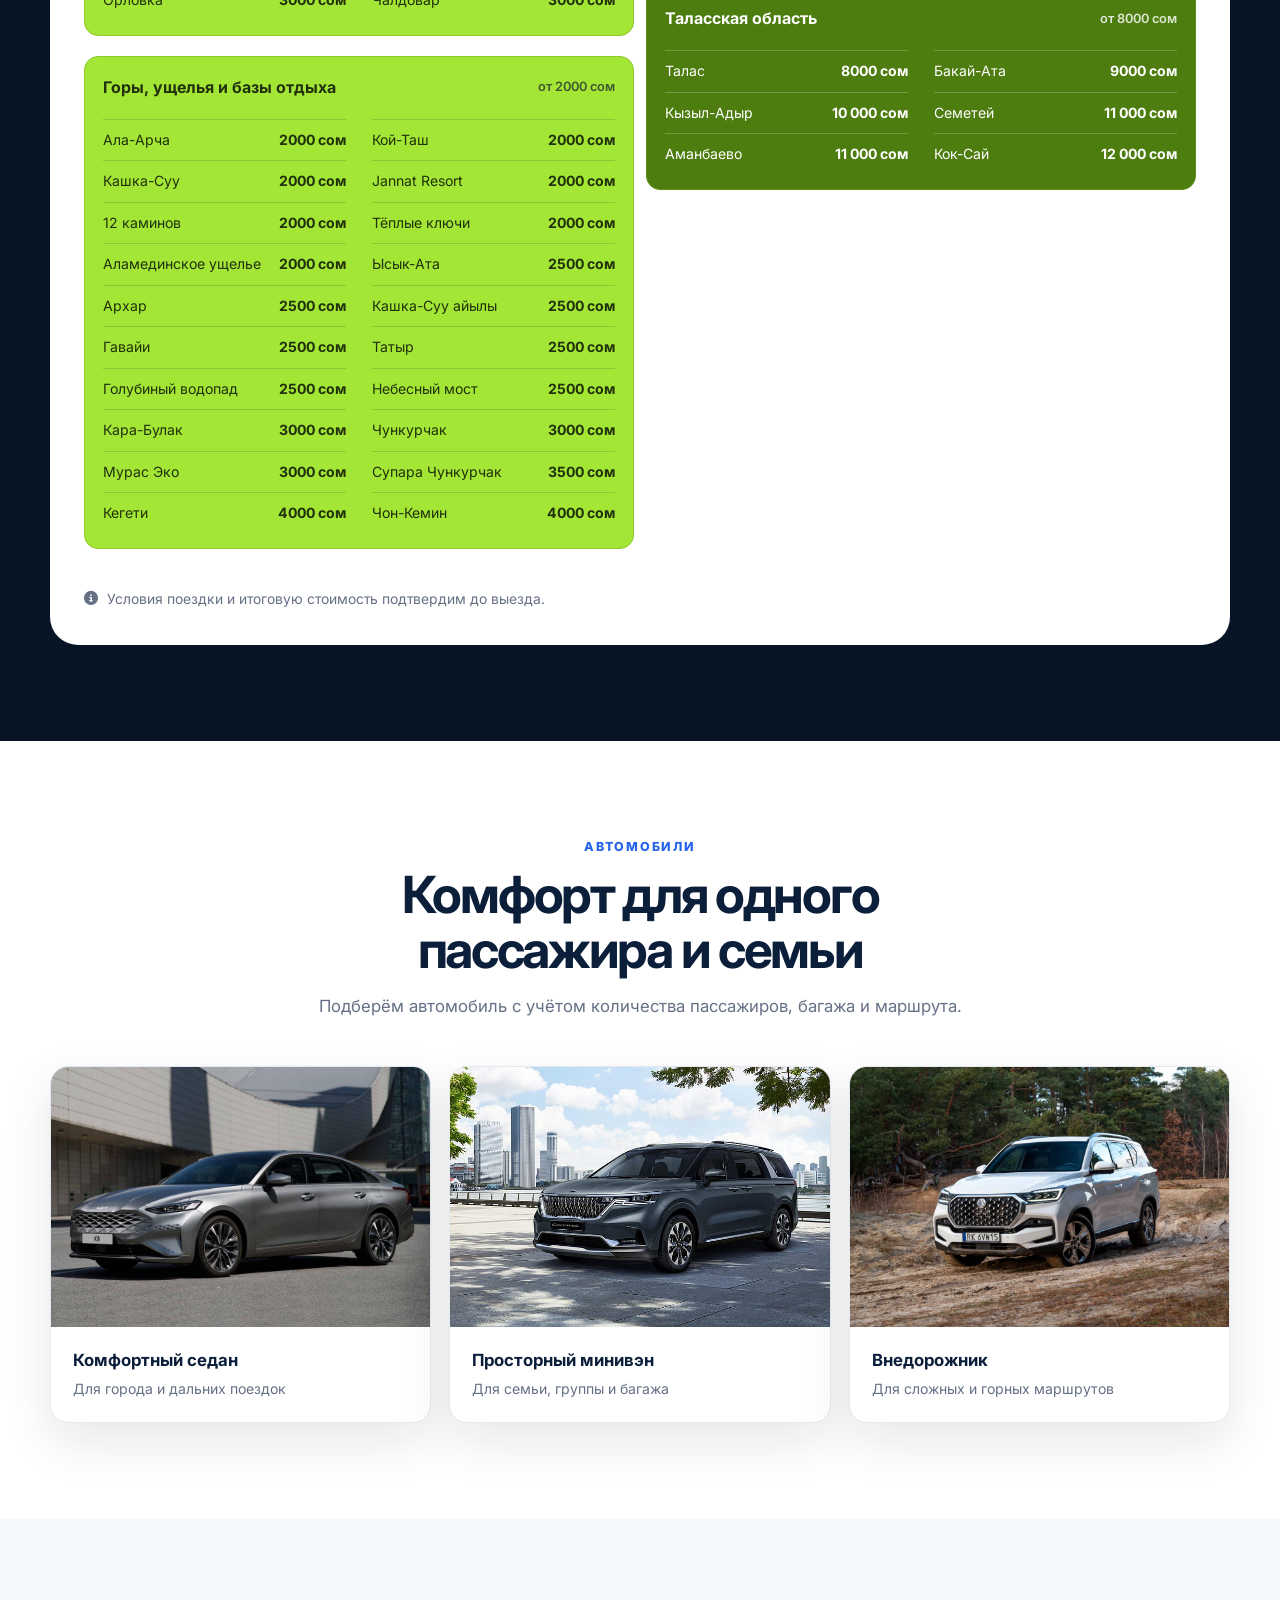
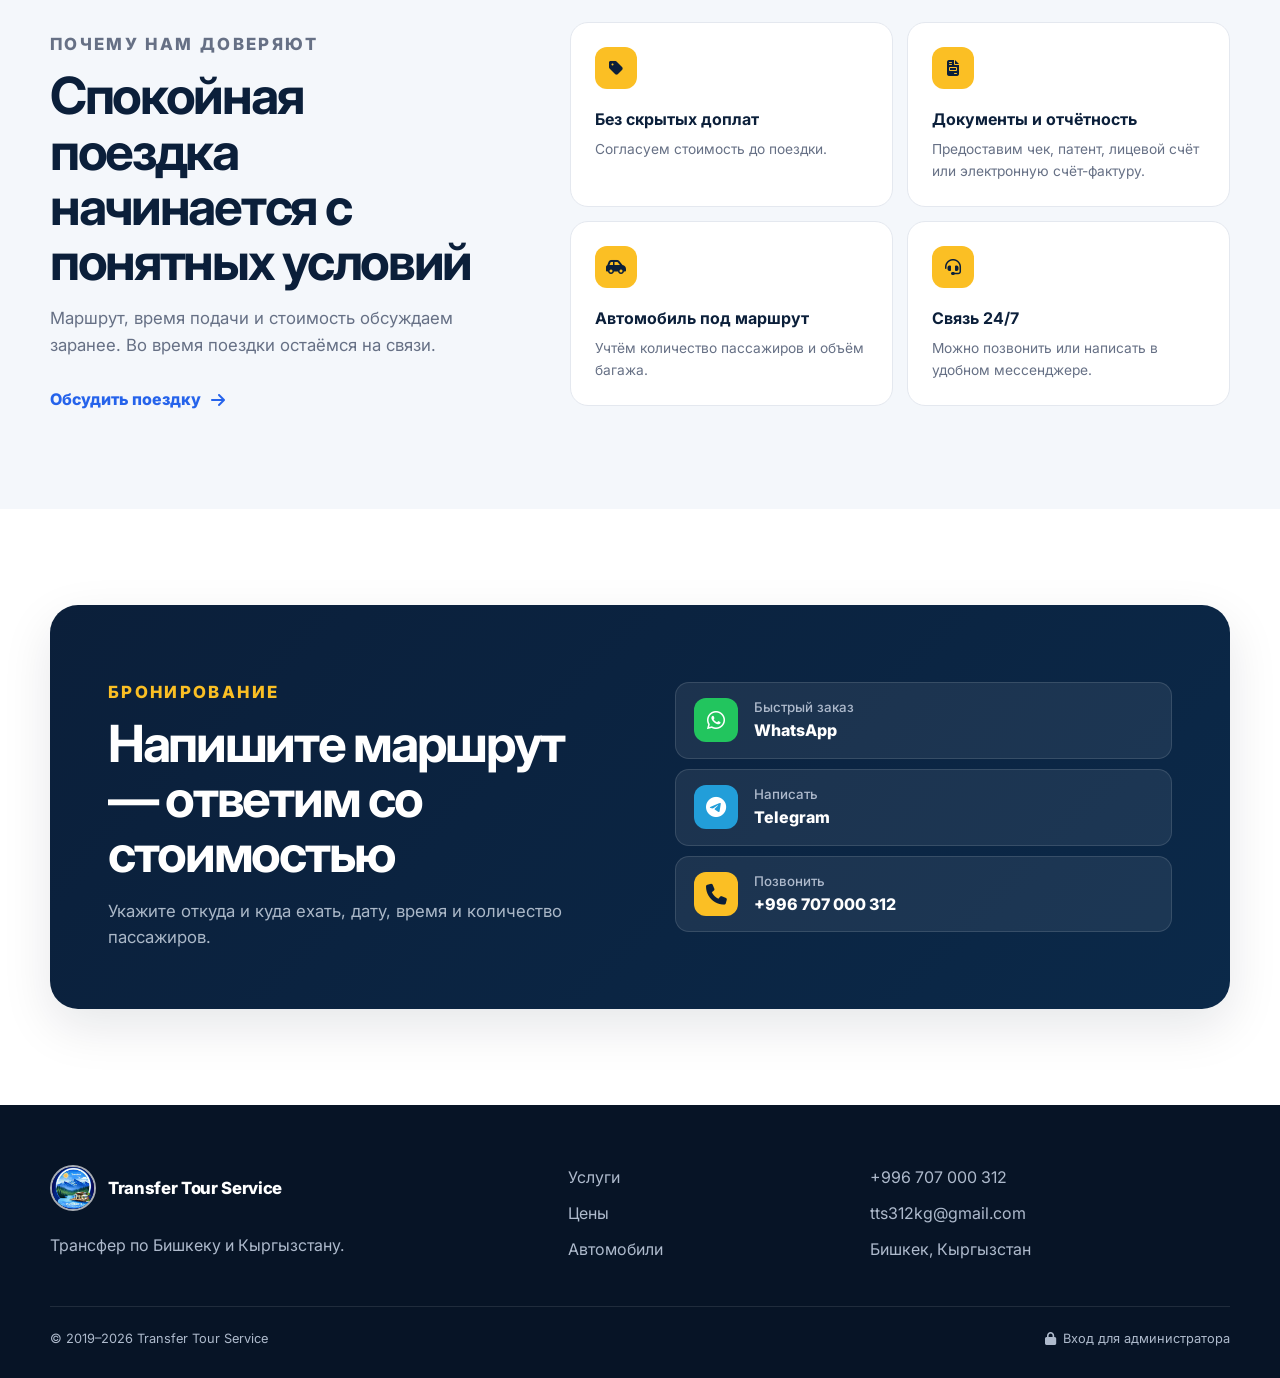
==== commit 013e77dc: "admin panel" ====
--- a/index.html
+++ b/index.html
@@ -17,6 +17,7 @@
     <link href="https://fonts.googleapis.com/css2?family=Inter:wght@400;500;600;700;800&display=swap" rel="stylesheet">
     <link rel="stylesheet" href="https://cdnjs.cloudflare.com/ajax/libs/font-awesome/6.4.0/css/all.min.css">
     <link rel="stylesheet" href="./Index.css">
+    <script src="./supabase-config.js"></script>
     <script type="application/ld+json">
     {
         "@context": "https://schema.org",
@@ -37,6 +38,7 @@
     }
     </script>
     <!-- Yandex.Metrika counter -->
+    <script src="./prices.js"></script>
     <script>
         (function (m, e, t, r, i, k, a) {
             m[i] = m[i] || function () { (m[i].a = m[i].a || []).push(arguments) };
@@ -200,7 +202,10 @@
             <div class="footer-links"><a href="#services">Услуги</a><a href="#routes">Цены</a><a href="#fleet">Автомобили</a></div>
             <div class="footer-contacts"><a href="tel:+996707000312" data-goal="phone_footer">+996 707 000 312</a><a href="mailto:tts312kg@gmail.com">tts312kg@gmail.com</a><span>Бишкек, Кыргызстан</span></div>
         </div>
-        <div class="container footer-bottom"><span>© 2019–2026 Transfer Tour Service</span></div>
+        <div class="container footer-bottom">
+            <span>© 2019–2026 Transfer Tour Service</span>
+            <a href="./admin.html" class="admin-login-link"><i class="fas fa-lock" aria-hidden="true"></i> Вход для администратора</a>
+        </div>
     </footer>
 
     <div class="mobile-actions" aria-label="Быстрая связь">
--- a/Index.css
+++ b/Index.css
@@ -219,7 +219,9 @@
 .footer-brand p { margin-top: 14px; }
 .footer-links, .footer-contacts { display: flex; flex-direction: column; align-items: flex-start; gap: 10px; }
 .footer-links a:hover, .footer-contacts a:hover { color: var(--amber-300); }
-.footer-bottom { margin-top: 44px; padding-top: 22px; border-top: 1px solid rgba(255,255,255,.1); font-size: .8rem; }
+.footer-bottom { display: flex; align-items: center; justify-content: space-between; gap: 18px; margin-top: 44px; padding-top: 22px; border-top: 1px solid rgba(255,255,255,.1); font-size: .8rem; }
+.admin-login-link { display: inline-flex; align-items: center; gap: 7px; color: #aebacc; text-decoration: none; transition: color .2s ease; }
+.admin-login-link:hover { color: #fff; }
 .mobile-actions { display: none; }
 
 @media (max-width: 1020px) {
@@ -269,6 +271,7 @@
     .contact-button:hover { transform: none; }
     .footer-inner { gap: 28px; }
     .footer-links { flex-direction: row; flex-wrap: wrap; }
+    .footer-bottom { align-items: flex-start; flex-direction: column; }
     .mobile-actions {
         position: fixed;
         z-index: 50;
